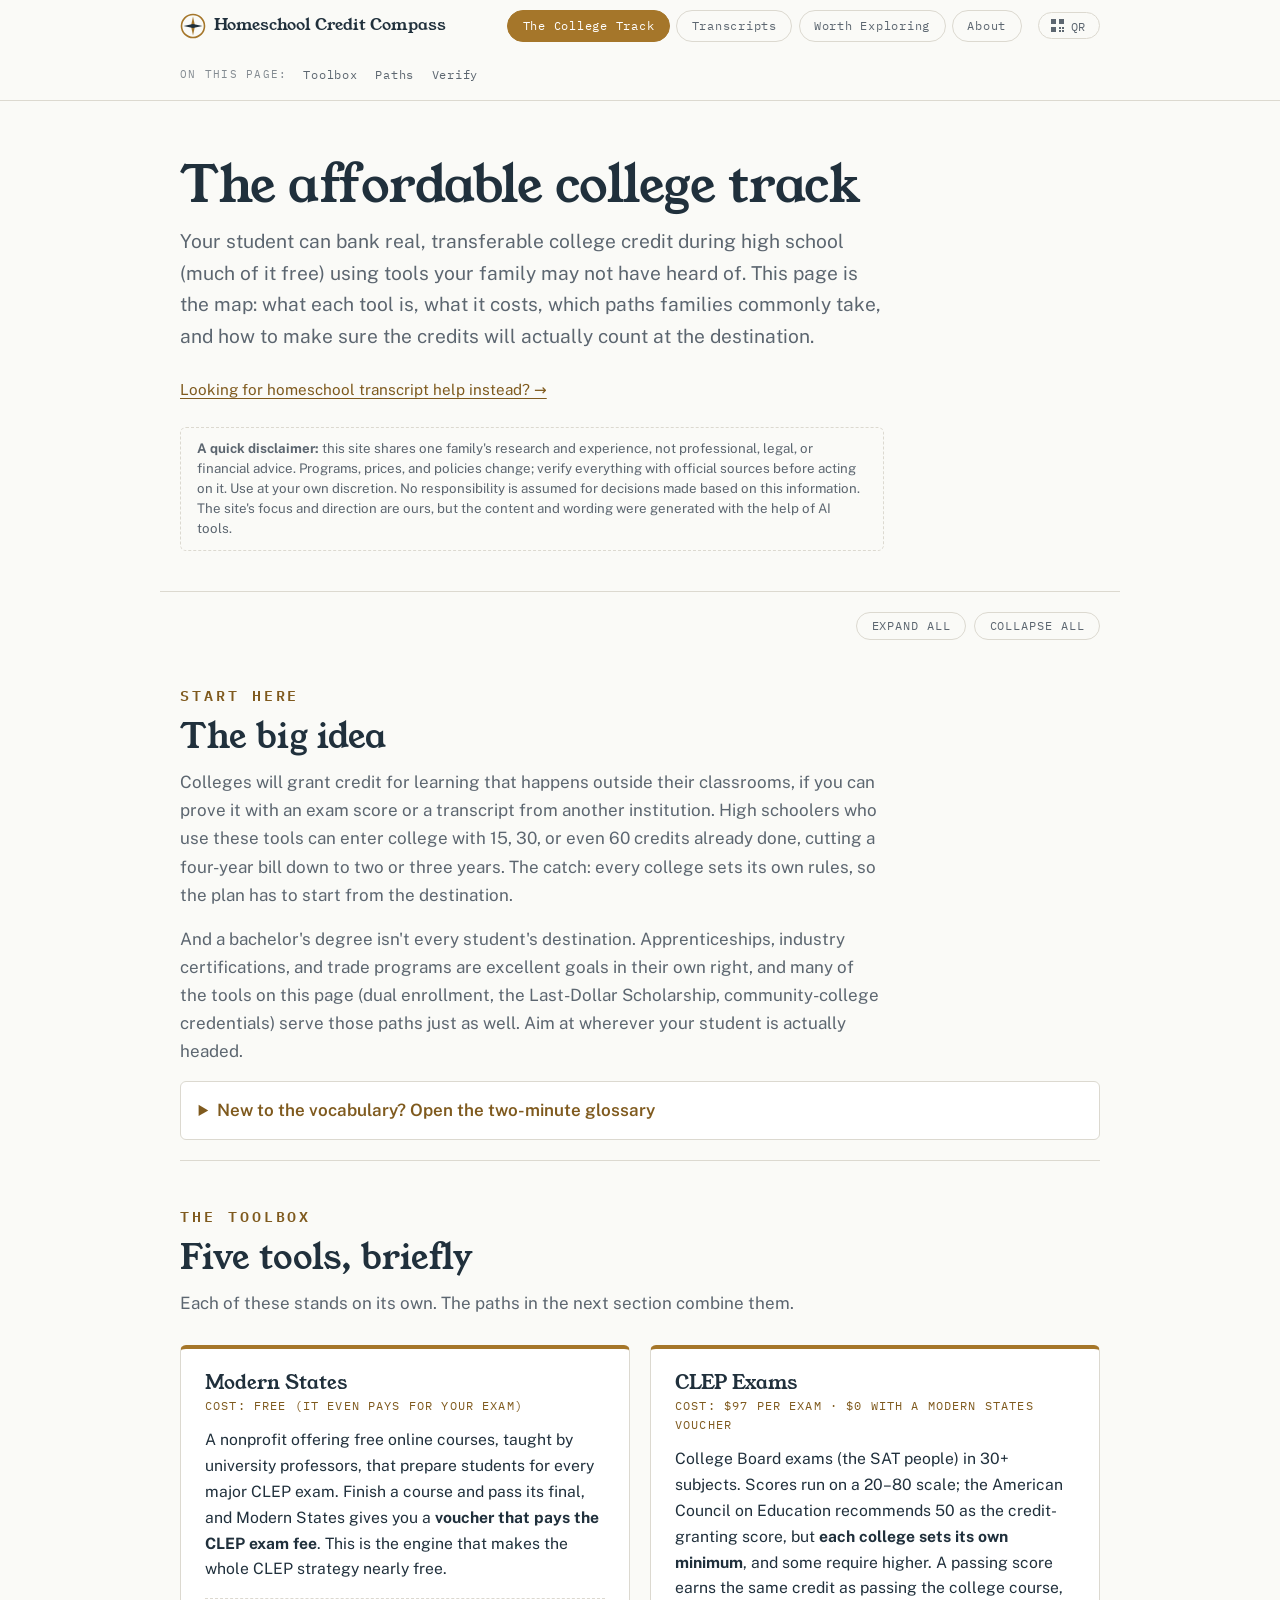
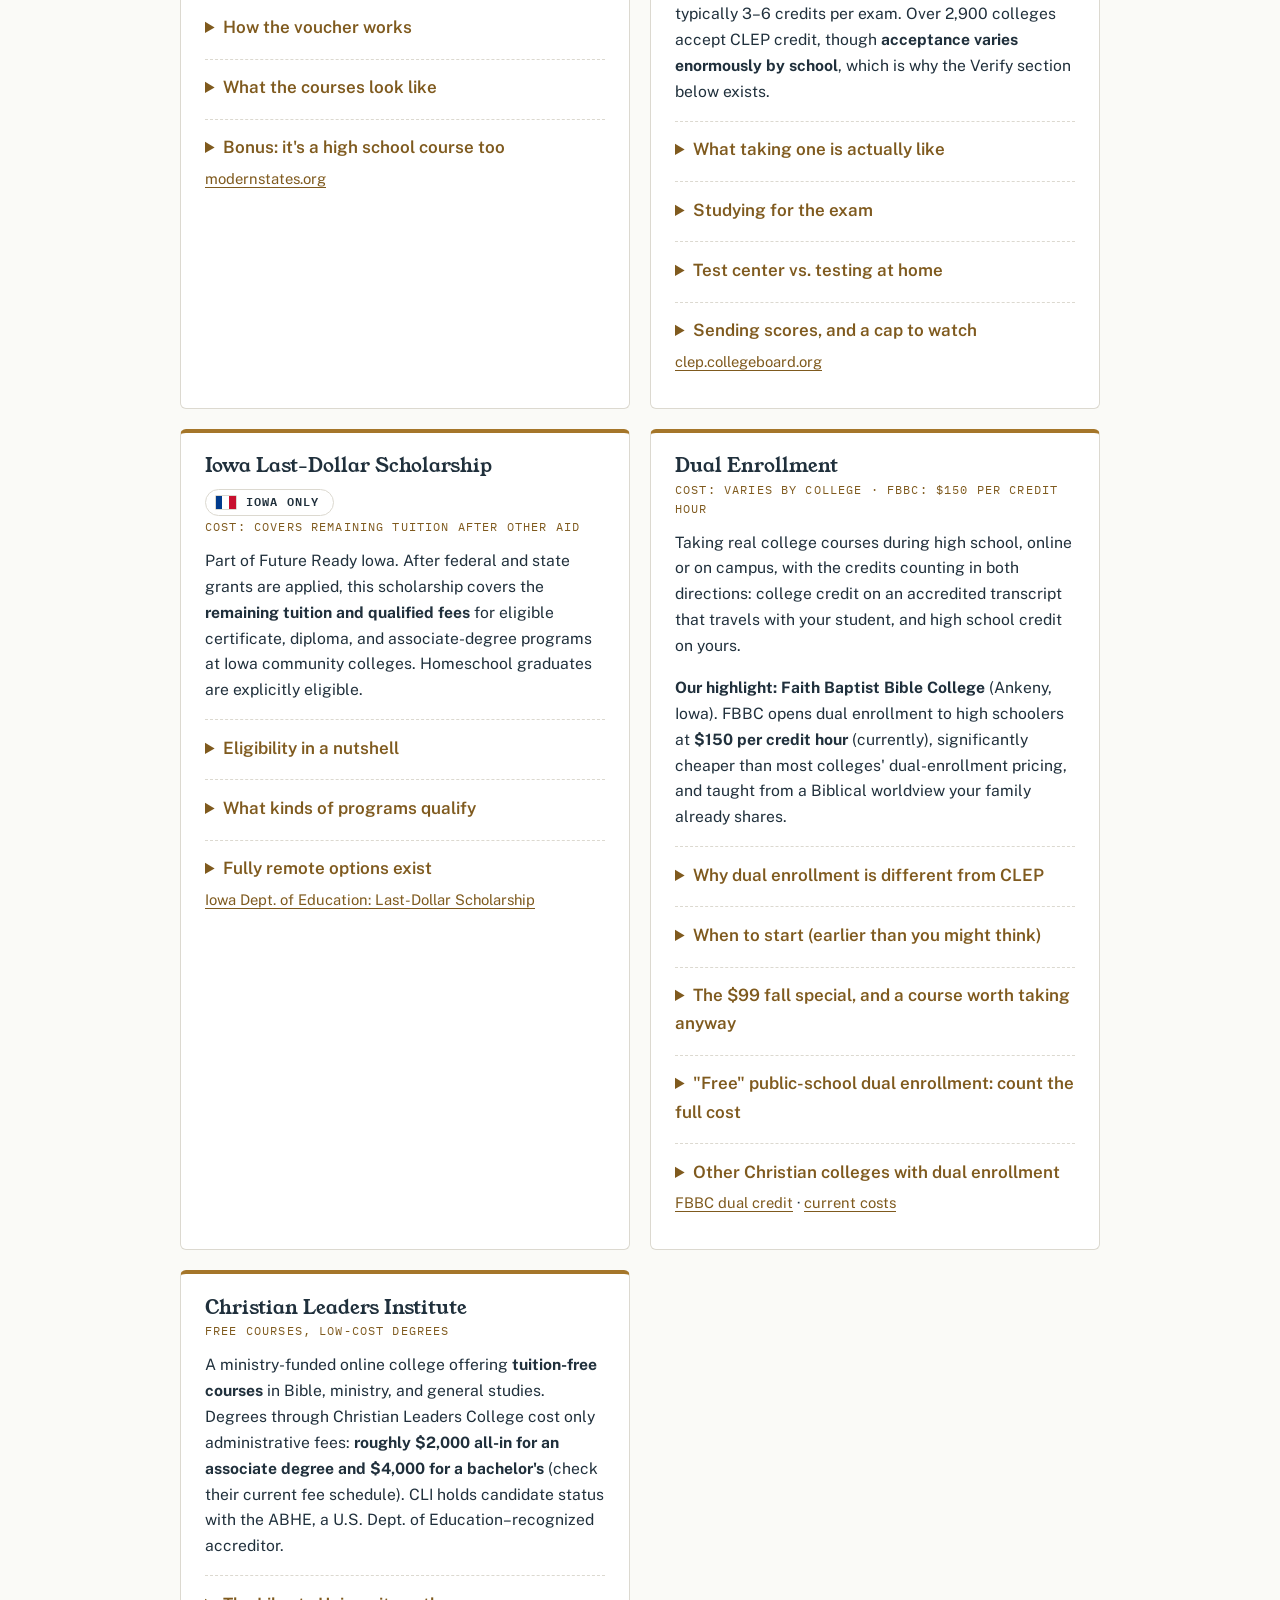
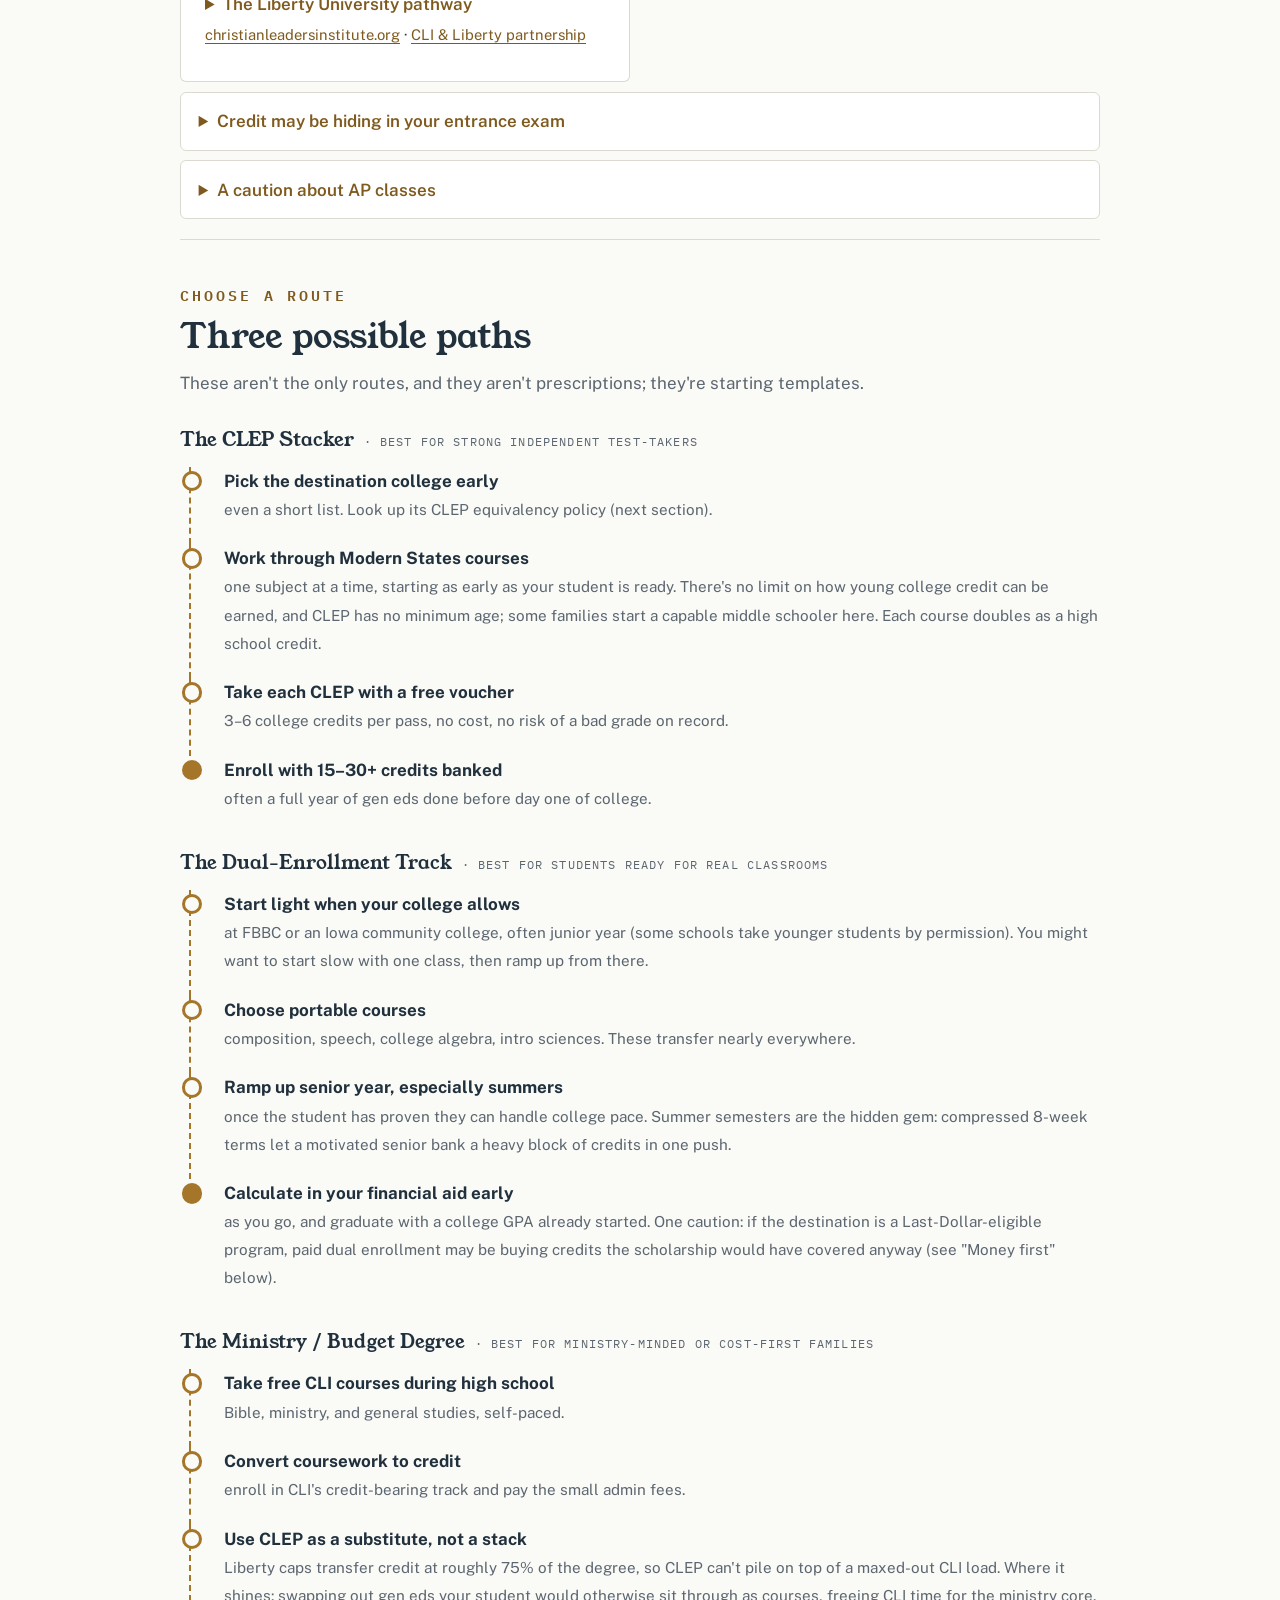
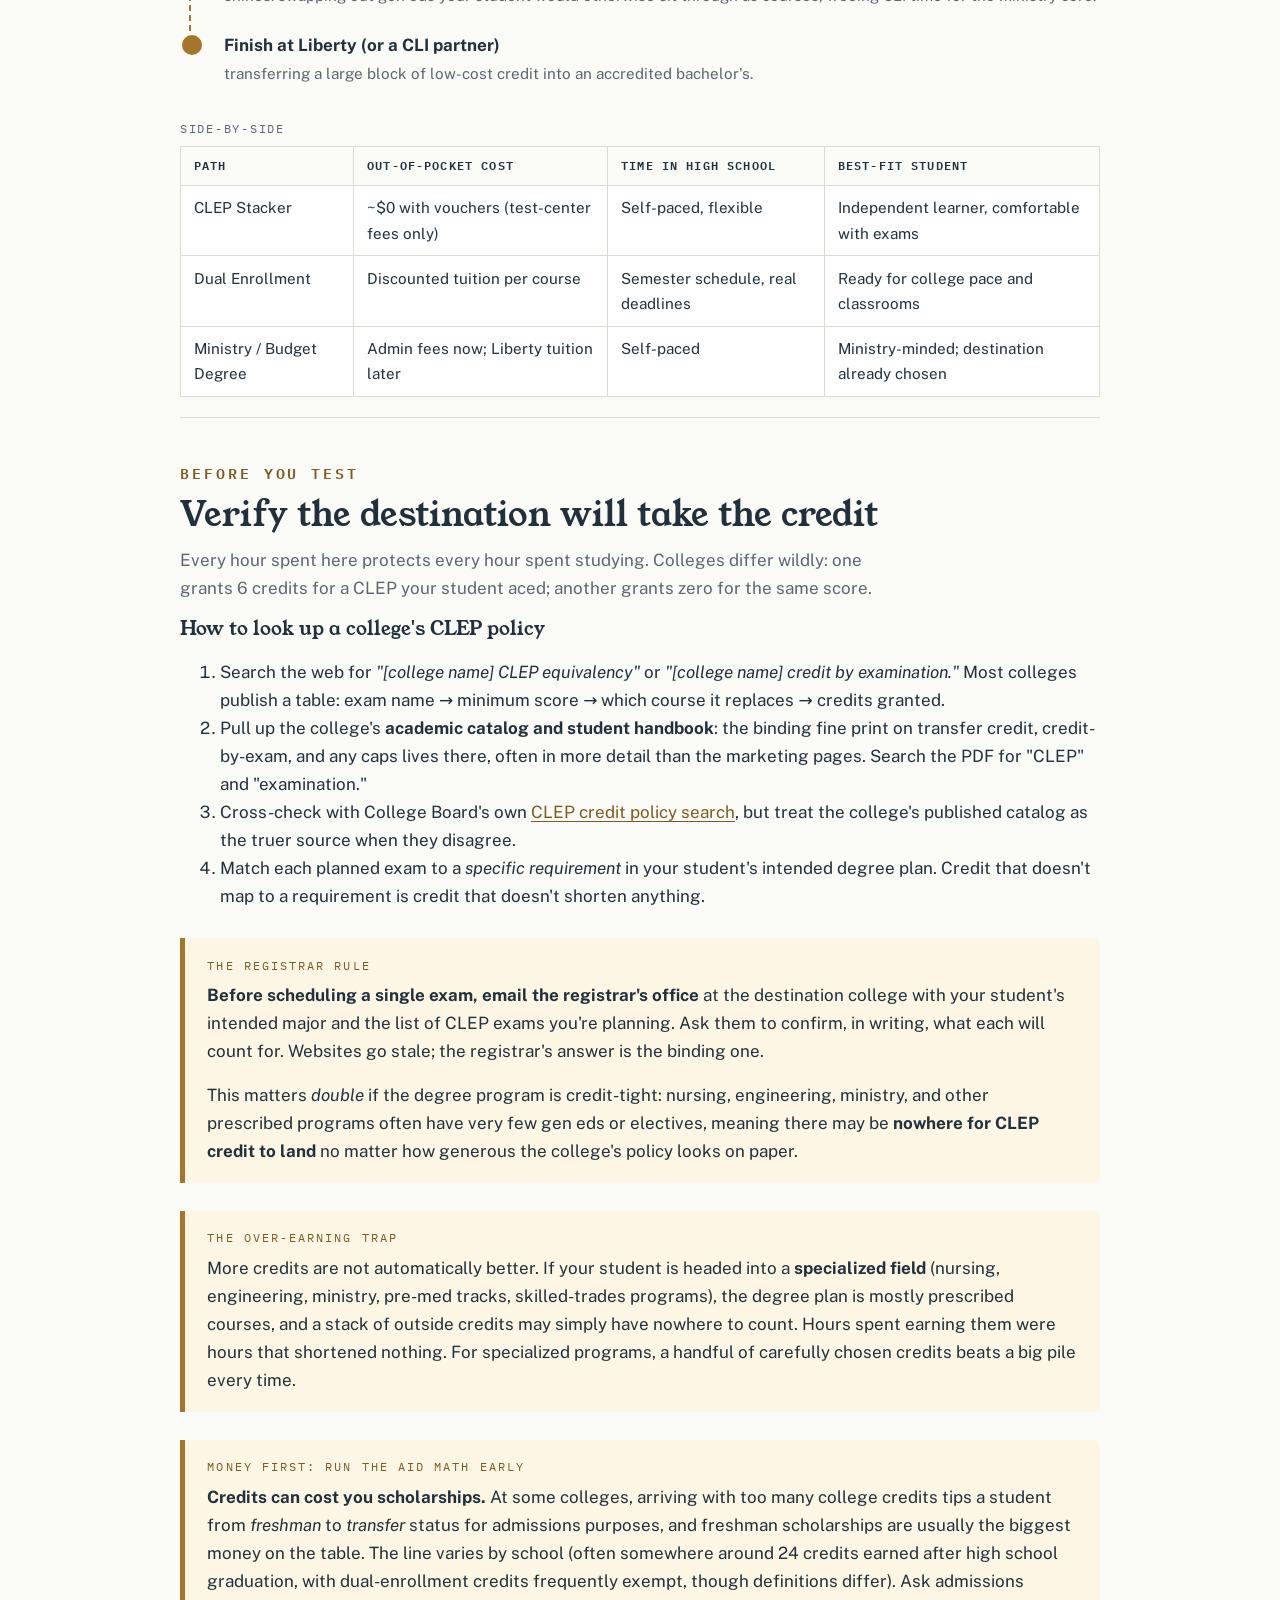
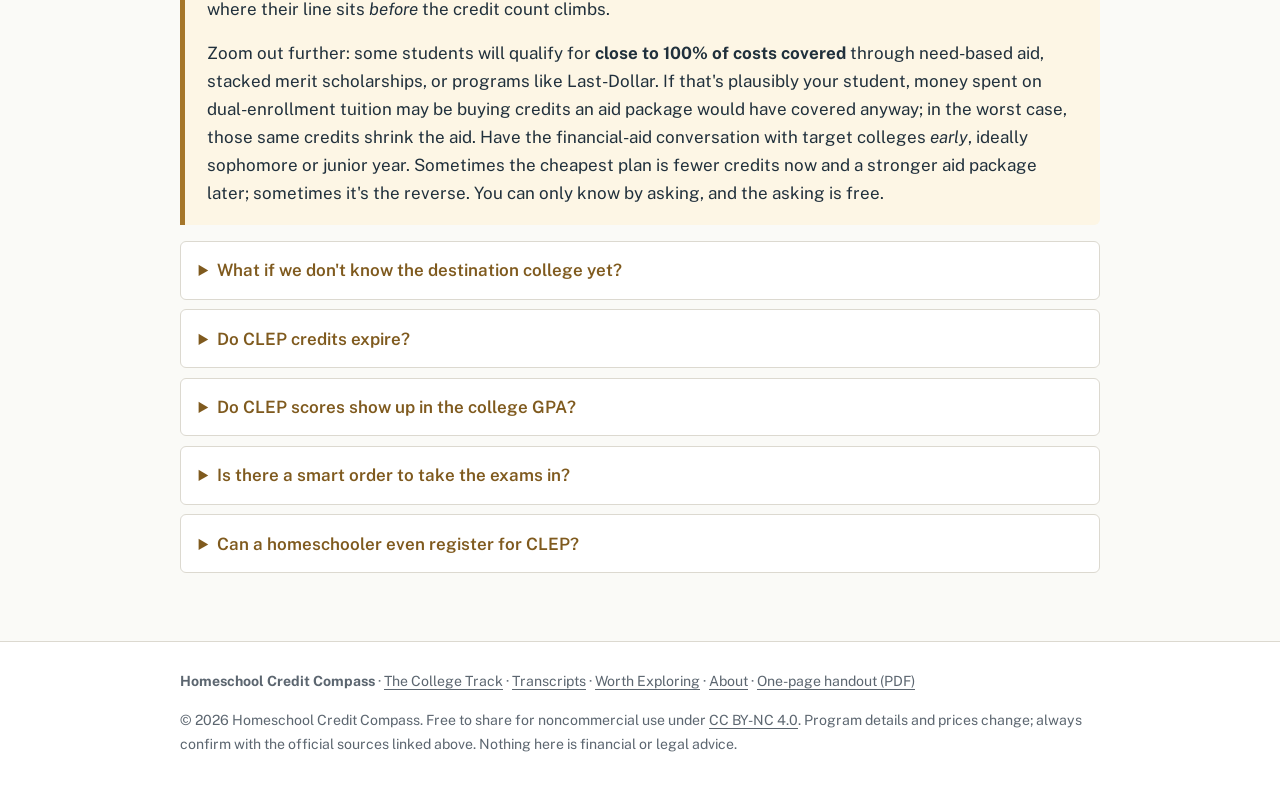
==== index.html @ 1ff3ecf5 "Add files via upload" ====
<!DOCTYPE html>
<html lang="en">
<head>
<meta charset="utf-8">
<meta name="viewport" content="width=device-width, initial-scale=1">
<title>Homeschool Credit Compass | Earn College Credit Before College</title>
<meta name="description" content="A plain-language map for homeschool families: free CLEP prep with Modern States, Iowa's Last-Dollar Scholarship, dual enrollment, and low-cost degree paths through Christian Leaders Institute.">
<link rel="canonical" href="https://homeschoolcreditcompass.com/">
<link rel="icon" href="favicon.svg" type="image/svg+xml">
<link rel="icon" href="favicon.ico" sizes="48x48">
<link rel="apple-touch-icon" href="apple-touch-icon.png">
<link rel="preconnect" href="https://fonts.googleapis.com">
<link rel="preconnect" href="https://fonts.gstatic.com" crossorigin>
<link href="https://fonts.googleapis.com/css2?family=IBM+Plex+Mono:wght@400;600&family=Public+Sans:ital,wght@0,400;0,600;0,700;1,400&family=Young+Serif&display=swap" rel="stylesheet">
<link rel="stylesheet" href="style.css">
</head>
<body>

<nav class="site-nav" aria-label="Site">
  <div class="inner">
    <a class="brand" href="index.html">
      <svg width="26" height="26" viewBox="0 0 26 26" aria-hidden="true">
        <circle cx="13" cy="13" r="11.5" fill="none" stroke="#a5762a" stroke-width="1.6"/>
        <polygon points="13,3.5 15,13 13,22.5 11,13" fill="#a5762a"/>
        <polygon points="3.5,13 13,11 22.5,13 13,15" fill="#20303c"/>
      </svg>
      Homeschool Credit Compass
    </a>
    <div class="nav-pages">
      <a class="navlink" href="index.html" aria-current="page">The College Track</a>
      <a class="navlink" href="transcripts.html">Transcripts</a>
      <a class="navlink" href="explore.html">Worth Exploring</a>
      <a class="navlink" href="about.html">About</a>
    </div>
    <button type="button" class="qr-btn no-print" id="qr-open" aria-haspopup="dialog" aria-label="Show QR code for this site">
      <svg width="13" height="13" viewBox="0 0 13 13" aria-hidden="true"><g fill="currentColor"><rect x="0" y="0" width="5" height="5"/><rect x="8" y="0" width="5" height="5"/><rect x="0" y="8" width="5" height="5"/><rect x="8" y="8" width="2" height="2"/><rect x="11" y="11" width="2" height="2"/><rect x="8" y="11" width="2" height="2"/><rect x="11" y="8" width="2" height="2"/></g></svg>
      QR
    </button>
    <div class="nav-anchors">
      <span class="nav-label">On this page:</span>
      <a class="navlink" href="#toolbox">Toolbox</a>
      <a class="navlink" href="#paths">Paths</a>
      <a class="navlink" href="#verify">Verify</a>
    </div>
  </div>
</nav>

<header class="hero">
  <h1>The affordable college track</h1>
  <p class="lede">Your student can bank real, transferable college credit during high school (much of it free) using tools your family may not have heard of. This page is the map: what each tool is, what it costs, which paths families commonly take, and how to make sure the credits will actually count at the destination.</p>
  <a class="page-switch" href="transcripts.html">Looking for homeschool transcript help instead? &rarr;</a>
  <p class="disclaimer"><strong>A quick disclaimer:</strong> this site shares one family's research and experience, not professional, legal, or financial advice. Programs, prices, and policies change; verify everything with official sources before acting on it. Use at your own discretion. No responsibility is assumed for decisions made based on this information. The site's focus and direction are ours, but the content and wording were generated with the help of AI tools.</p>
</header>

<main>

<div class="controls no-print">
  <button type="button" id="expand-all">Expand all</button>
  <button type="button" id="collapse-all">Collapse all</button>
</div>

<section id="start" aria-labelledby="start-h">
  <span class="eyebrow">Start here</span>
  <h2 id="start-h">The big idea</h2>
  <p class="section-intro">Colleges will grant credit for learning that happens outside their classrooms, if you can prove it with an exam score or a transcript from another institution. High schoolers who use these tools can enter college with 15, 30, or even 60 credits already done, cutting a four-year bill down to two or three years. The catch: every college sets its own rules, so the plan has to start from the destination.</p>
  <p class="section-intro" style="margin-top:0.75rem;">And a bachelor's degree isn't every student's destination. Apprenticeships, industry certifications, and trade programs are excellent goals in their own right, and many of the tools on this page (dual enrollment, the Last-Dollar Scholarship, community-college credentials) serve those paths just as well. Aim at wherever your student is actually headed.</p>

  <div class="qa">
    <details>
      <summary>New to the vocabulary? Open the two-minute glossary</summary>
      <p><strong>CLEP</strong>: College Level Examination Program, the flagship <em>credit-by-exam</em> program. Pass one standardized exam, earn the credit for a whole college course.</p>
      <p><strong>Dual enrollment (DE)</strong>: taking an actual college course while still in high school. It counts for both high school and college credit.</p>
      <p><strong>Gen eds</strong>: the general-education requirements (composition, math, history, science…) nearly every bachelor's degree includes. This is where most CLEP and transfer credit lands.</p>
      <p><strong>Electives</strong>: degree credit hours with no required subject. The other place outside credit can land.</p>
      <p><strong>Articulation / equivalency</strong>: a college's published rules for what outside credit it accepts and which of its courses that credit replaces.</p>
      <p><strong>Registrar</strong>: the college office that makes the final, binding call on your student's credits. More on them below.</p>
    </details>
  </div>
</section>

<section id="toolbox" aria-labelledby="toolbox-h">
  <span class="eyebrow">The toolbox</span>
  <h2 id="toolbox-h">Five tools, briefly</h2>
  <p class="section-intro">Each of these stands on its own. The paths in the next section combine them.</p>

  <div class="cards">

    <article class="card">
      <h3>Modern States</h3>
      <span class="cost">Cost: free (it even pays for your exam)</span>
      <p>A nonprofit offering free online courses, taught by university professors, that prepare students for every major CLEP exam. Finish a course and pass its final, and Modern States gives you a <strong>voucher that pays the CLEP exam fee</strong>. This is the engine that makes the whole CLEP strategy nearly free.</p>
      <details>
        <summary>How the voucher works</summary>
        <p>Create a free account (age 13+), complete all course modules, and score 75% or better on the quizzes and final exam. A voucher-request button then appears in the course. Use the code when registering for the matching CLEP exam at College Board. Test centers may charge a separate administration fee (often $15–30); Modern States has a reimbursement program for that too; check their current policy.</p>
      </details>
      <details>
        <summary>What the courses look like</summary>
        <p>Video lectures by university professors, broken into short sections with a quiz after each, plus suggested supplemental readings if a topic needs reinforcing. Everything is self-paced with no deadlines: a motivated student can finish a course in a few weeks, or stretch it across a semester alongside other work. Because quizzes gate your progress, you get a running signal of whether the student is actually CLEP-ready before any exam is scheduled.</p>
      </details>
      <details>
        <summary>Bonus: it's a high school course too</summary>
        <p>A completed Modern States course is a defensible entry on the homeschool transcript in its own right: a structured, college-level curriculum with graded assessments. Pair it with the CLEP pass and you've documented one effort twice: high school credit on the transcript, college credit at the destination. (See the Transcripts page for how to record it.)</p>
      </details>
      <p class="more"><a href="https://modernstates.org/" rel="noopener">modernstates.org</a></p>
    </article>

    <article class="card">
      <h3>CLEP Exams</h3>
      <span class="cost">Cost: $97 per exam · $0 with a Modern States voucher</span>
      <p>College Board exams (the SAT people) in 30+ subjects. Scores run on a 20–80 scale; the American Council on Education recommends 50 as the credit-granting score, but <strong>each college sets its own minimum</strong>, and some require higher. A passing score earns the same credit as passing the college course, typically 3–6 credits per exam. Over 2,900 colleges accept CLEP credit, though <strong>acceptance varies enormously by school</strong>, which is why the Verify section below exists.</p>
      <details>
        <summary>What taking one is actually like</summary>
        <p>About 90 minutes, computerized, mostly multiple choice. Scores for most exams appear immediately. If your student doesn't pass, they can retake after a three-month waiting period. College Board no longer includes failing scores on CLEP transcripts, so an unpassed exam is never reported to colleges and the downside risk is nearly zero.</p>
      </details>
      <details>
        <summary>Studying for the exam</summary>
        <p>Start with Modern States (above): it exists precisely to prepare students for CLEP, and finishing its course earns the voucher that makes the exam free. Beyond that, plenty of tools can round out prep: College Board's own official study guides and practice questions, REA's CLEP prep books, Peterson's practice tests, and Khan Academy for shoring up the underlying subject. A timed practice exam is the best readiness signal; when your student is comfortably clearing the passing threshold at home, schedule the real thing.</p>
      </details>
      <details>
        <summary>Test center vs. testing at home</summary>
        <p><strong>At a test center</strong> (many community colleges host one) is the simple path: show up with ID, they handle the technology. <strong>Remote proctoring at home</strong> is legitimate but noticeably fussier. At the time of writing it requires a Windows laptop meeting College Board's specs, a quiet and tidy room you can 360°-scan on camera, a government ID check, and your phone positioned as a second monitoring camera for the whole session. None of it is hard, but it's not "click and go," so read the current requirements well before exam day. If a test center is within reasonable driving distance, it's usually the lower-stress choice.</p>
      </details>
      <details>
        <summary>Sending scores, and a cap to watch</summary>
        <p>When your student registers, they can <strong>send scores to two colleges for free</strong>; additional transcripts ordered later cost <strong>about $20 each</strong> (per institution). If the destination is undecided, it's fine to send nowhere at test time and order a transcript later; College Board keeps scores on file for <strong>10 years</strong> from the test date.</p>
        <p>Also know that <strong>some colleges cap total credit-by-exam credits</strong>, e.g., "no more than 30 hours by examination toward a degree." The cap lives in the academic catalog, and it's one more thing to confirm with the registrar before planning a big exam stack.</p>
      </details>
      <p class="more"><a href="https://clep.collegeboard.org/" rel="noopener">clep.collegeboard.org</a></p>
    </article>

    <article class="card">
      <h3>Iowa Last-Dollar Scholarship</h3>
      <span class="iowa-badge"><span class="flag" aria-hidden="true"><i class="b"></i><i class="w"></i><i class="r"></i></span>Iowa only</span>
      <span class="cost">Cost: covers remaining tuition after other aid</span>
      <p>Part of Future Ready Iowa. After federal and state grants are applied, this scholarship covers the <strong>remaining tuition and qualified fees</strong> for eligible certificate, diploma, and associate-degree programs at Iowa community colleges. Homeschool graduates are explicitly eligible.</p>
      <details>
        <summary>Eligibility in a nutshell</summary>
        <p>File the FAFSA; have a Student Aid Index (SAI) of $20,000 or below; enroll at least half-time in a program on the state's <em>high-demand jobs</em> list right after completing your homeschool program (or at age 20+). The program list is the big constraint: it's built around workforce needs (healthcare, IT, trades), not general transfer degrees, and it changes year to year. Books and program supplies aren't covered.</p>
      </details>
      <details>
        <summary>What kinds of programs qualify</summary>
        <p>The current list leans heavily toward: <strong>healthcare</strong> (nursing, EMS/paramedic, dental assisting, radiologic technology), <strong>information technology</strong> (networking, cybersecurity, software development), <strong>skilled trades</strong> (welding, HVAC, electrical, automotive and diesel technology, construction), <strong>agriculture</strong>, <strong>early childhood education</strong>, and select <strong>business/accounting</strong> programs. Each community college maps the state list to its own programs, and <em>the list changes year to year</em>, so check the current one at your college before planning around it.</p>
      </details>
      <details>
        <summary>Fully remote options exist</summary>
        <p>You don't necessarily have to live near the campus: some Iowa community colleges offer eligible programs <strong>fully online</strong>; Northwest Iowa Community College (NCC), for example, is known for its remote programs. For a rural family, that can mean a nearly tuition-free, in-demand credential earned from the kitchen table. Ask each college which of its Last-Dollar-eligible programs can be completed remotely.</p>
      </details>
      <p class="more"><a href="https://educate.iowa.gov/higher-ed/financial-aid/scholarships-grants/last-dollar" rel="noopener">Iowa Dept. of Education: Last-Dollar Scholarship</a></p>
    </article>

    <article class="card">
      <h3>Dual Enrollment</h3>
      <span class="cost">Cost: varies by college · FBBC: $150 per credit hour</span>
      <p>Taking real college courses during high school, online or on campus, with the credits counting in both directions: college credit on an accredited transcript that travels with your student, and high school credit on yours.</p>
      <p><strong>Our highlight: Faith Baptist Bible College</strong> (Ankeny, Iowa). FBBC opens dual enrollment to high schoolers at <strong>$150 per credit hour</strong> (currently), significantly cheaper than most colleges' dual-enrollment pricing, and taught from a Biblical worldview your family already shares.</p>
      <details>
        <summary>Why dual enrollment is different from CLEP</summary>
        <p>CLEP proves knowledge with one exam; dual enrollment produces actual college <em>grades</em> on an actual college <em>transcript</em>. Some colleges that are stingy with exam credit take transfer coursework readily, and a strong DE grade also doubles as evidence for your homeschool transcript. The tradeoff is cost and a semester of committed time. Budget for course fees and textbooks on top of the per-credit rate, and buy used where you can: ThriftBooks, AbeBooks, and campus buy/sell boards can cut textbook costs substantially.</p>
      </details>
      <details>
        <summary>When to start (earlier than you might think)</summary>
        <p>Colleges typically open dual enrollment to juniors and seniors, and some allow younger students by permission; each school sets its own floor, so ask. But there's no rule anywhere capping how <em>early</em> college credit can be earned, and CLEP has no minimum age at all. Some families start a capable middle schooler on a Modern States course and let them take the CLEP whenever they're ready. If your student can do the work, starting early spreads the load across more years and takes all the pressure off senior year.</p>
      </details>
      <details>
        <summary>The $99 fall special, and a course worth taking anyway</summary>
        <p>FBBC has offered a <strong>$99 dual-enrollment class special in the fall</strong>: a complete college course for less than most textbooks, making it one of the cheapest real college credits available anywhere. Beyond the credit, it buys a genuine college experience, even in the online format: a professor, deadlines, classmates, and a transcript. It isn't guaranteed every year, so check with admissions in late summer, and take advantage if it's running.</p>
        <p><strong>Course recommendation: <em>The Family</em>.</strong> Worth taking even if your student will never attend Faith: a Biblically grounded course on marriage, family, and the household that serves a young person for life, whatever their degree ends up being.</p>
      </details>
      <details>
        <summary>"Free" public-school dual enrollment: count the full cost</summary>
        <p>Iowa families can access tuition-free dual/concurrent enrollment through their local public school district (Senior Year Plus), and some homeschool families use it. Before you do, weigh the whole ledger, not just the tuition line.</p>
        <p>If your family homeschools so your children are formed by a Biblical worldview rather than the prevailing one, remember that the formation happening in a secular classroom doesn't pause because a student is only there for dual credit. High schoolers are still very much <em>in</em> formation. Free credits are a poor trade for a shipwrecked faith. As Voddie Baucham has put it, we cannot keep sending our children to Caesar for their education and be surprised when they come home as Romans.</p>
        <p>That doesn't automatically rule out every public option: a single online course with parents engaged and reading alongside is a different exposure than full-time immersion, and families land in different places here. The point is that the worldview question belongs in the decision at full weight, right next to the price tag. Options like FBBC exist so the choice isn't "free but formative in the wrong direction" versus "nothing."</p>
      </details>
      <details>
        <summary>Other Christian colleges with dual enrollment</summary>
        <p>FBBC isn't the only option. Cedarville University, Bob Jones University, Colorado Christian University, and Grand Canyon University all run online dual-enrollment programs with solid reputations among homeschoolers, and many denominational colleges offer one too, so it's worth asking any Christian college on your student's radar. Compare per-credit rates, course selection, and (as always) how the credits will transfer to the likely destination.</p>
      </details>
      <p class="more"><a href="https://faith.edu/academics/#dual-credit" rel="noopener">FBBC dual credit</a> · <a href="https://faith.edu/finances/#cost" rel="noopener">current costs</a></p>
    </article>

    <article class="card">
      <h3>Christian Leaders Institute</h3>
      <span class="cost">Free courses, low-cost degrees</span>
      <p>A ministry-funded online college offering <strong>tuition-free courses</strong> in Bible, ministry, and general studies. Degrees through Christian Leaders College cost only administrative fees: <strong>roughly $2,000 all-in for an associate degree and $4,000 for a bachelor's</strong> (check their current fee schedule). CLI holds candidate status with the ABHE, a U.S. Dept. of Education–recognized accreditor.</p>
      <details>
        <summary>The Liberty University pathway</summary>
        <p>CLI has a formal partnership with Liberty University: CLI credits can transfer into Liberty's online bachelor's programs (their B.S. in Interdisciplinary Studies is a flexible landing spot), and CLI degree-holders can use them for Liberty graduate admissions. Liberty permits a large share of a bachelor's degree to arrive as transfer credit, so families stack cheap CLI credits and finish an accredited degree at a fraction of sticker price. Credits must still meet Liberty's normal transfer rules: grade, content, fit with the degree.</p>
        <p><strong>Honest caveat:</strong> outside CLI's partner schools, transferability is limited. Treat CLI as a targeted play: great if Liberty or another partner is the destination, not a universal credit bank.</p>
      </details>
      <p class="more"><a href="https://www.christianleadersinstitute.org/" rel="noopener">christianleadersinstitute.org</a> · <a href="https://www.christianleadersinstitute.org/liberty-university-partners-with-christian-leaders-institute/" rel="noopener">CLI &amp; Liberty partnership</a></p>
    </article>

  </div>

  <div class="qa">
    <details>
      <summary>Credit may be hiding in your entrance exam</summary>
      <p>Some colleges award actual course credit for strong assessment scores. <strong>Faith Baptist, for example, grants credit for Math and English Composition I for high CLT scores</strong>. Other schools have similar policies (sometimes keyed to ACT/SAT sections instead), and they rarely appear anywhere obvious. It costs nothing to ask each college on your list: "Do any entrance-exam scores earn course credit here?" One good test sitting might cover two courses.</p>
    </details>
    <details>
      <summary>A caution about AP classes</summary>
      <p>Taking an AP <em>class</em> earns zero college credit by itself; only the <strong>AP exam score</strong> can, and each college sets its own thresholds. Many want a 4 or 5 (not the passing 3), some grant placement without credit, and some selective schools grant nothing at all. AP also runs on a rigid May exam calendar, unlike CLEP's test-anytime model. If credit is the goal, check the destination's AP credit table with the same rigor as its CLEP table, and know that for a homeschooler, CLEP often accomplishes the same thing with less ceremony.</p>
    </details>
  </div>
</section>

<section id="paths" aria-labelledby="paths-h">
  <span class="eyebrow">Choose a route</span>
  <h2 id="paths-h">Three possible paths</h2>
  <p class="section-intro">These aren't the only routes, and they aren't prescriptions; they're starting templates.</p>

  <article class="path">
    <h3>The CLEP Stacker <span class="who">· best for strong independent test-takers</span></h3>
    <ol class="waypoints">
      <li><strong>Pick the destination college early</strong> <span>even a short list. Look up its CLEP equivalency policy (next section).</span></li>
      <li><strong>Work through Modern States courses</strong> <span>one subject at a time, starting as early as your student is ready. There's no limit on how young college credit can be earned, and CLEP has no minimum age; some families start a capable middle schooler here. Each course doubles as a high school credit.</span></li>
      <li><strong>Take each CLEP with a free voucher</strong> <span>3–6 college credits per pass, no cost, no risk of a bad grade on record.</span></li>
      <li><strong>Enroll with 15–30+ credits banked</strong> <span>often a full year of gen eds done before day one of college.</span></li>
    </ol>
  </article>

  <article class="path">
    <h3>The Dual-Enrollment Track <span class="who">· best for students ready for real classrooms</span></h3>
    <ol class="waypoints">
      <li><strong>Start light when your college allows</strong> <span>at FBBC or an Iowa community college, often junior year (some schools take younger students by permission). You might want to start slow with one class, then ramp up from there.</span></li>
      <li><strong>Choose portable courses</strong> <span>composition, speech, college algebra, intro sciences. These transfer nearly everywhere.</span></li>
      <li><strong>Ramp up senior year, especially summers</strong> <span>once the student has proven they can handle college pace. Summer semesters are the hidden gem: compressed 8-week terms let a motivated senior bank a heavy block of credits in one push.</span></li>
      <li><strong>Calculate in your financial aid early</strong> <span>as you go, and graduate with a college GPA already started. One caution: if the destination is a Last-Dollar-eligible program, paid dual enrollment may be buying credits the scholarship would have covered anyway (see "Money first" below).</span></li>
    </ol>
  </article>

  <article class="path">
    <h3>The Ministry / Budget Degree <span class="who">· best for ministry-minded or cost-first families</span></h3>
    <ol class="waypoints">
      <li><strong>Take free CLI courses during high school</strong> <span>Bible, ministry, and general studies, self-paced.</span></li>
      <li><strong>Convert coursework to credit</strong> <span>enroll in CLI's credit-bearing track and pay the small admin fees.</span></li>
      <li><strong>Use CLEP as a substitute, not a stack</strong> <span>Liberty caps transfer credit at roughly 75% of the degree, so CLEP can't pile on top of a maxed-out CLI load. Where it shines: swapping out gen eds your student would otherwise sit through as courses, freeing CLI time for the ministry core.</span></li>
      <li><strong>Finish at Liberty (or a CLI partner)</strong> <span>transferring a large block of low-cost credit into an accredited bachelor's.</span></li>
    </ol>
  </article>


  <div class="table-wrap">
    <table>
      <caption>Side-by-side</caption>
      <thead>
        <tr><th scope="col">Path</th><th scope="col">Out-of-pocket cost</th><th scope="col">Time in high school</th><th scope="col">Best-fit student</th></tr>
      </thead>
      <tbody>
        <tr><td>CLEP Stacker</td><td>~$0 with vouchers (test-center fees only)</td><td>Self-paced, flexible</td><td>Independent learner, comfortable with exams</td></tr>
        <tr><td>Dual Enrollment</td><td>Discounted tuition per course</td><td>Semester schedule, real deadlines</td><td>Ready for college pace and classrooms</td></tr>
        <tr><td>Ministry / Budget Degree</td><td>Admin fees now; Liberty tuition later</td><td>Self-paced</td><td>Ministry-minded; destination already chosen</td></tr>
      </tbody>
    </table>
  </div>
</section>

<section id="verify" aria-labelledby="verify-h">
  <span class="eyebrow">Before you test</span>
  <h2 id="verify-h">Verify the destination will take the credit</h2>
  <p class="section-intro">Every hour spent here protects every hour spent studying. Colleges differ wildly: one grants 6 credits for a CLEP your student aced; another grants zero for the same score.</p>

  <h3>How to look up a college's CLEP policy</h3>
  <ol>
    <li>Search the web for <em>"[college name] CLEP equivalency"</em> or <em>"[college name] credit by examination."</em> Most colleges publish a table: exam name → minimum score → which course it replaces → credits granted.</li>
    <li>Pull up the college's <strong>academic catalog and student handbook</strong>: the binding fine print on transfer credit, credit-by-exam, and any caps lives there, often in more detail than the marketing pages. Search the PDF for "CLEP" and "examination."</li>
    <li>Cross-check with College Board's own <a href="https://clep.collegeboard.org/clep-college-credit-policy-search" rel="noopener">CLEP credit policy search</a>, but treat the college's published catalog as the truer source when they disagree.</li>
    <li>Match each planned exam to a <em>specific requirement</em> in your student's intended degree plan. Credit that doesn't map to a requirement is credit that doesn't shorten anything.</li>
  </ol>

  <div class="callout">
    <span class="label">The registrar rule</span>
    <p><strong>Before scheduling a single exam, email the registrar's office</strong> at the destination college with your student's intended major and the list of CLEP exams you're planning. Ask them to confirm, in writing, what each will count for. Websites go stale; the registrar's answer is the binding one.</p>
    <p>This matters <em>double</em> if the degree program is credit-tight: nursing, engineering, ministry, and other prescribed programs often have very few gen eds or electives, meaning there may be <strong>nowhere for CLEP credit to land</strong> no matter how generous the college's policy looks on paper.</p>
  </div>

  <div class="callout">
    <span class="label">The over-earning trap</span>
    <p>More credits are not automatically better. If your student is headed into a <strong>specialized field</strong> (nursing, engineering, ministry, pre-med tracks, skilled-trades programs), the degree plan is mostly prescribed courses, and a stack of outside credits may simply have nowhere to count. Hours spent earning them were hours that shortened nothing. For specialized programs, a handful of carefully chosen credits beats a big pile every time.</p>
  </div>

  <div class="callout">
    <span class="label">Money first: run the aid math early</span>
    <p><strong>Credits can cost you scholarships.</strong> At some colleges, arriving with too many college credits tips a student from <em>freshman</em> to <em>transfer</em> status for admissions purposes, and freshman scholarships are usually the biggest money on the table. The line varies by school (often somewhere around 24 credits earned after high school graduation, with dual-enrollment credits frequently exempt, though definitions differ). Ask admissions where their line sits <em>before</em> the credit count climbs.</p>
    <p>Zoom out further: some students will qualify for <strong>close to 100% of costs covered</strong> through need-based aid, stacked merit scholarships, or programs like Last-Dollar. If that's plausibly your student, money spent on dual-enrollment tuition may be buying credits an aid package would have covered anyway; in the worst case, those same credits shrink the aid. Have the financial-aid conversation with target colleges <em>early</em>, ideally sophomore or junior year. Sometimes the cheapest plan is fewer credits now and a stronger aid package later; sometimes it's the reverse. You can only know by asking, and the asking is free.</p>
  </div>

  <div class="qa">
    <details>
      <summary>What if we don't know the destination college yet?</summary>
      <p>Favor the most widely accepted exams (College Composition, American Government, U.S. History, Biology, College Algebra, Psychology) and keep a copy of every score report. When the short list of colleges forms, run the verification step before taking anything more specialized.</p>
    </details>
    <details>
      <summary>Do CLEP credits expire?</summary>
      <p>College Board keeps scores on file for 10 years from the test date. Individual colleges may have their own recency rules; one more thing to ask the registrar.</p>
    </details>
    <details>
      <summary>Do CLEP scores show up in the college GPA?</summary>
      <p>No: CLEP grants credit without a grade, so it can't hurt the GPA. The flip side: it can't help it either. A student who needs GPA-building (say, for competitive program admission later) gets that from graded dual-enrollment courses, not exams.</p>
    </details>
    <details>
      <summary>Is there a smart order to take the exams in?</summary>
      <p>Start with the subject your student is strongest in; a first-exam win builds enormous confidence and proves the process end-to-end. Then work outward, timing each exam to land right after the matching high school coursework while the material is fresh, rather than batching them all senior year.</p>
    </details>
    <details>
      <summary>Can a homeschooler even register for CLEP?</summary>
      <p>Yes: CLEP has no enrollment, age, or school-affiliation requirement. Your student registers directly with College Board like any adult test-taker. (Modern States accounts do require age 13+, but CLEP itself doesn't have an age requirement.)</p>
    </details>
  </div>
</section>

</main>

<dialog id="qr-modal" aria-label="QR code for homeschoolcreditcompass.com">
  <img src="qr-compass.png" alt="QR code linking to homeschoolcreditcompass.com">
  <p class="qr-url">homeschoolcreditcompass.com</p>
  <p class="qr-hint">press Esc or click anywhere to close</p>
</dialog>

<footer>
  <div class="inner">
    <p><strong>Homeschool Credit Compass</strong> · <a href="index.html">The College Track</a> · <a href="transcripts.html">Transcripts</a> · <a href="explore.html">Worth Exploring</a> · <a href="about.html">About</a> · <a href="samples/handout.pdf" target="_blank" rel="noopener">One-page handout (PDF)</a></p>
    <p>© 2026 Homeschool Credit Compass. Free to share for noncommercial use under <a href="https://creativecommons.org/licenses/by-nc/4.0/" rel="license noopener">CC BY-NC 4.0</a>. Program details and prices change; always confirm with the official sources linked above. Nothing here is financial or legal advice.</p>
  </div>
</footer>

<script>
  // Presenter controls: collapse before presenting, expand for reference/printing.
  const qrModal = document.getElementById('qr-modal');
  document.getElementById('qr-open').addEventListener('click', () => qrModal.showModal());
  qrModal.addEventListener('click', () => qrModal.close());
  const all = () => document.querySelectorAll('details');
  document.getElementById('expand-all').addEventListener('click', () => all().forEach(d => d.open = true));
  document.getElementById('collapse-all').addEventListener('click', () => all().forEach(d => d.open = false));
  // Print = full handout: open everything, then restore.
  let wasOpen = [];
  window.addEventListener('beforeprint', () => { wasOpen = [...all()].map(d => d.open); all().forEach(d => d.open = true); });
  window.addEventListener('afterprint', () => { [...all()].forEach((d, i) => d.open = wasOpen[i]); });
</script>

<script data-goatcounter="https://homeschoolcreditcompass.goatcounter.com/count"
        async src="//gc.zgo.at/count.js"></script>
</body>
</html>
---- style.css ----
/* ============================================================
   Homeschool Credit Compass - style.css
   Palette: chart ink / paper / compass brass / trail pine
   Type: Young Serif (display) · Public Sans (body) · IBM Plex Mono (labels)
   ============================================================ */

:root {
  --ink: #20303c;
  --paper: #fafaf7;
  --card: #ffffff;
  --muted: #5c6670;
  --line: #dcd9d0;
  --brass: #a5762a;
  --brass-dark: #7f5a1e;
  --pine: #2f6b5b;
  --pine-dark: #245447;
  --callout-bg: #fdf6e5;
  --accent: var(--brass);
  --accent-dark: var(--brass-dark);
  --max: 60rem;
}

body.transcripts {
  --accent: var(--pine);
  --accent-dark: var(--pine-dark);
  --callout-bg: #eef4f0;
}

* { box-sizing: border-box; }

html { scroll-behavior: smooth; scroll-padding-top: 4.5rem; }
@media (prefers-reduced-motion: reduce) {
  html { scroll-behavior: auto; }
}

body {
  margin: 0;
  background: var(--paper);
  color: var(--ink);
  font-family: "Public Sans", system-ui, -apple-system, "Segoe UI", sans-serif;
  font-size: 1.0625rem;
  line-height: 1.65;
}

h1, h2, h3 {
  font-family: "Young Serif", Georgia, serif;
  font-weight: 400;
  line-height: 1.15;
  margin: 0 0 0.75rem;
}
h1 { font-size: clamp(2rem, 5vw, 3.1rem); letter-spacing: -0.01em; }
h2 { font-size: clamp(1.5rem, 3.5vw, 2.1rem); }
h3 { font-size: 1.2rem; }

p { margin: 0 0 1rem; }
a { color: var(--accent-dark); text-underline-offset: 3px; }
a:hover { color: var(--ink); }

:focus-visible {
  outline: 3px solid var(--accent);
  outline-offset: 2px;
  border-radius: 2px;
}

/* ---- eyebrow labels: mono, like map grid references ---- */
.eyebrow {
  font-family: "IBM Plex Mono", ui-monospace, monospace;
  font-size: 0.92rem;
  font-weight: 600;
  letter-spacing: 0.2em;
  text-transform: uppercase;
  color: var(--accent-dark);
  display: block;
  margin-bottom: 0.6rem;
}

/* ---- sticky nav ---- */
.site-nav {
  position: sticky;
  top: 0;
  z-index: 10;
  background: var(--paper);
  border-bottom: 1px solid var(--line);
}
.site-nav .inner {
  max-width: var(--max);
  margin: 0 auto;
  padding: 0.6rem 1.25rem;
  display: flex;
  align-items: center;
  gap: 1rem;
  flex-wrap: wrap;
}
.brand {
  display: flex;
  align-items: center;
  gap: 0.5rem;
  font-family: "Young Serif", Georgia, serif;
  font-size: 1rem;
  color: var(--ink);
  text-decoration: none;
  margin-right: auto;
}
.brand svg { flex: none; }
.site-nav a.navlink {
  font-family: "IBM Plex Mono", ui-monospace, monospace;
  font-size: 0.78rem;
  letter-spacing: 0.06em;
  text-decoration: none;
  color: var(--muted);
  padding: 0.25rem 0.1rem;
}
.site-nav a.navlink:hover { color: var(--accent-dark); }

/* page links = pill tabs */
.nav-pages { display: flex; gap: 0.4rem; }
.nav-pages a.navlink {
  border: 1px solid var(--line);
  border-radius: 999px;
  padding: 0.3rem 0.9rem;
}
.nav-pages a.navlink[aria-current="page"] {
  background: var(--accent);
  border-color: var(--accent);
  color: #fff;
}
.nav-pages a.navlink[aria-current="page"]:hover { color: #fff; }

/* in-page anchors: own row below the brand + page tabs */
.nav-anchors {
  display: flex;
  align-items: center;
  flex-wrap: wrap;
  gap: 0.9rem;
  flex-basis: 100%;
  padding: 0.15rem 0 0.1rem;
}
.nav-label {
  font-family: "IBM Plex Mono", ui-monospace, monospace;
  font-size: 0.66rem;
  letter-spacing: 0.12em;
  text-transform: uppercase;
  color: var(--muted);
  opacity: 0.75;
}

/* ---- hero ---- */
.hero {
  max-width: var(--max);
  margin: 0 auto;
  padding: 3.5rem 1.25rem 2.5rem;
  border-bottom: 1px solid var(--line);
}
.hero .lede {
  font-size: 1.2rem;
  max-width: 44rem;
  color: var(--muted);
}
.page-switch {
  display: inline-block;
  margin-top: 0.5rem;
  font-size: 0.95rem;
}

/* ---- sections ---- */
main { max-width: var(--max); margin: 0 auto; padding: 0 1.25rem 3rem; }
section { padding: 2.75rem 0 1.25rem; border-bottom: 1px solid var(--line); }
section:last-of-type { border-bottom: none; }
.section-intro { max-width: 44rem; color: var(--muted); }

/* ---- presenter controls ---- */
.controls {
  display: flex;
  gap: 0.5rem;
  justify-content: flex-end;
  padding-top: 1.25rem;
}
.controls button {
  font-family: "IBM Plex Mono", ui-monospace, monospace;
  font-size: 0.72rem;
  letter-spacing: 0.08em;
  text-transform: uppercase;
  background: none;
  border: 1px solid var(--line);
  border-radius: 999px;
  color: var(--muted);
  padding: 0.35rem 0.9rem;
  cursor: pointer;
}
.controls button:hover { border-color: var(--accent); color: var(--accent-dark); }

/* ---- cards ---- */
.cards { display: grid; gap: 1.25rem; margin-top: 1.75rem; }
@media (min-width: 44rem) { .cards { grid-template-columns: 1fr 1fr; } }
.card {
  background: var(--card);
  border: 1px solid var(--line);
  border-top: 4px solid var(--accent);
  border-radius: 6px;
  padding: 1.4rem 1.5rem 1.1rem;
}
.card h3 { margin-bottom: 0.15rem; }
.cost {
  font-family: "IBM Plex Mono", ui-monospace, monospace;
  font-size: 0.72rem;
  letter-spacing: 0.1em;
  text-transform: uppercase;
  color: var(--accent-dark);
  display: block;
  margin-bottom: 0.75rem;
}
.card p { font-size: 0.98rem; }
.card .more { font-size: 0.92rem; }

/* ---- details / summary ---- */
details {
  border-top: 1px dashed var(--line);
  margin-top: 0.75rem;
  padding-top: 0.5rem;
}
summary {
  cursor: pointer;
  font-weight: 600;
  color: var(--accent-dark);
  padding: 0.35rem 0;
  list-style-position: inside;
}
summary:hover { color: var(--ink); }
details[open] > summary { margin-bottom: 0.5rem; }
details details { margin-left: 1rem; }

/* standalone Q&A style details (glossary, deep dives) */
.qa details {
  background: var(--card);
  border: 1px solid var(--line);
  border-radius: 6px;
  margin-top: 0.6rem;
  padding: 0.55rem 1.1rem 0.55rem;
}
.qa details[open] { padding-bottom: 0.9rem; }

/* ---- waypoint paths (signature element) ---- */
.path { margin-top: 2rem; }
.path h3 { display: flex; align-items: baseline; gap: 0.6rem; }
.path .who {
  font-family: "IBM Plex Mono", ui-monospace, monospace;
  font-size: 0.72rem;
  letter-spacing: 0.1em;
  text-transform: uppercase;
  color: var(--muted);
}
.waypoints {
  list-style: none;
  margin: 1rem 0 0.5rem;
  padding: 0;
}
.waypoints li {
  position: relative;
  padding: 0 0 1.35rem 2.1rem;
  border-left: 2px dashed var(--accent);
  margin-left: 0.55rem;
}
.waypoints li:last-child { border-left-color: transparent; padding-bottom: 0.5rem; }
.waypoints li::before {
  content: "";
  position: absolute;
  left: -0.55rem;
  top: 0.25rem;
  width: 0.9rem;
  height: 0.9rem;
  border-radius: 50%;
  background: var(--paper);
  border: 3px solid var(--accent);
}
.waypoints li:last-child::before { background: var(--accent); }
.waypoints strong { display: block; }
.waypoints span { color: var(--muted); font-size: 0.95rem; }

/* ---- tables ---- */
.table-wrap { overflow-x: auto; margin-top: 1.5rem; }
table {
  border-collapse: collapse;
  width: 100%;
  background: var(--card);
  border: 1px solid var(--line);
  font-size: 0.95rem;
}
caption {
  text-align: left;
  font-family: "IBM Plex Mono", ui-monospace, monospace;
  font-size: 0.72rem;
  letter-spacing: 0.15em;
  text-transform: uppercase;
  color: var(--muted);
  padding-bottom: 0.5rem;
}
th, td {
  border: 1px solid var(--line);
  padding: 0.6rem 0.8rem;
  text-align: left;
  vertical-align: top;
}
th {
  background: var(--paper);
  font-family: "IBM Plex Mono", ui-monospace, monospace;
  font-size: 0.72rem;
  letter-spacing: 0.1em;
  text-transform: uppercase;
  font-weight: 600;
}

/* ---- callouts ---- */
.callout {
  background: var(--callout-bg);
  border-left: 5px solid var(--accent);
  border-radius: 0 6px 6px 0;
  padding: 1.1rem 1.4rem;
  margin: 1.75rem 0 1rem;
}
.callout .label {
  font-family: "IBM Plex Mono", ui-monospace, monospace;
  font-size: 0.72rem;
  letter-spacing: 0.18em;
  text-transform: uppercase;
  color: var(--accent-dark);
  display: block;
  margin-bottom: 0.4rem;
}
.callout p:last-child { margin-bottom: 0; }

/* ---- copy-ready prompt block ---- */
.prompt-block {
  background: #232f3a;
  color: #e9ecef;
  border-radius: 6px;
  padding: 1.2rem 1.4rem;
  margin: 1.25rem 0;
  font-family: "IBM Plex Mono", ui-monospace, monospace;
  font-size: 0.88rem;
  line-height: 1.6;
  white-space: pre-wrap;
  overflow-x: auto;
}

/* ---- side-by-side comparison ---- */
.compare { display: grid; gap: 1.25rem; margin-top: 1.5rem; }
@media (min-width: 44rem) { .compare { grid-template-columns: 1fr 1fr; } }
.compare .pane {
  background: var(--card);
  border: 1px solid var(--line);
  border-radius: 6px;
  padding: 1.2rem 1.4rem;
}
.compare .pane h4 {
  margin: 0 0 0.6rem;
  font-family: "IBM Plex Mono", ui-monospace, monospace;
  font-size: 0.78rem;
  letter-spacing: 0.12em;
  text-transform: uppercase;
  color: var(--accent-dark);
}
.compare ul { margin: 0; padding-left: 1.2rem; font-size: 0.95rem; }
.compare li { margin-bottom: 0.4rem; }

/* ---- checklist ---- */
.checklist { list-style: none; padding: 0; margin: 1rem 0; }
.checklist li {
  padding: 0.3rem 0 0.3rem 1.9rem;
  position: relative;
}
.checklist li::before {
  content: "✓";
  position: absolute;
  left: 0.25rem;
  color: var(--accent);
  font-weight: 700;
}

/* ---- footer ---- */
footer {
  border-top: 1px solid var(--line);
  background: var(--card);
}
footer .inner {
  max-width: var(--max);
  margin: 0 auto;
  padding: 1.75rem 1.25rem;
  font-size: 0.88rem;
  color: var(--muted);
}
footer a { color: var(--muted); }

/* ============================================================
   PRINT - clean handout: nav hidden, links spelled out.
   (JS opens all <details> on beforeprint.)
   ============================================================ */
@media print {
  .site-nav, .controls, .page-switch, .no-print { display: none !important; }
  body { background: #fff; color: #000; font-size: 11pt; }
  .hero { padding: 0 0 1rem; }
  section { padding: 1.25rem 0 0.5rem; break-inside: avoid-page; }
  .card, .callout, .compare .pane { break-inside: avoid; border-color: #999; }
  .prompt-block { background: #f0f0f0; color: #000; border: 1px solid #999; }
  a { color: #000; }
  main a[href^="http"]::after {
    content: " (" attr(href) ")";
    font-size: 0.85em;
    word-break: break-all;
  }
  h1, h2 { break-after: avoid; }
}

/* ---- disclaimer ---- */
.disclaimer {
  max-width: 44rem;
  margin: 1.5rem 0 0;
  padding: 0.7rem 1rem;
  border: 1px dashed var(--line);
  border-radius: 6px;
  font-size: 0.83rem;
  line-height: 1.5;
  color: var(--muted);
}

/* ---- inline PDF previews on sample cards ---- */
.pdf-preview object {
  display: block;
  width: 100%;
  height: 32rem;
  margin-top: 0.6rem;
  border: 1px solid var(--line);
  border-radius: 6px;
  background: #fff;
}

/* ---- QR button + full-screen modal ---- */
.qr-btn {
  display: inline-flex;
  align-items: center;
  gap: 0.4rem;
  font-family: "IBM Plex Mono", ui-monospace, monospace;
  font-size: 0.78rem;
  letter-spacing: 0.06em;
  background: none;
  border: 1px solid var(--line);
  border-radius: 999px;
  color: var(--muted);
  padding: 0.3rem 0.8rem;
  cursor: pointer;
}
.qr-btn:hover { border-color: var(--accent); color: var(--accent-dark); }

#qr-modal {
  border: none;
  border-radius: 12px;
  padding: 2rem 2.5rem;
  background: #fff;
  text-align: center;
  max-width: none;
}
#qr-modal::backdrop { background: rgba(32, 48, 60, 0.85); }
#qr-modal img {
  display: block;
  width: min(70vmin, 560px);
  height: auto;
  margin: 0 auto;
}
#qr-modal .qr-url {
  font-family: "IBM Plex Mono", ui-monospace, monospace;
  font-size: clamp(1rem, 2.6vmin, 1.4rem);
  font-weight: 600;
  color: var(--ink);
  margin: 1rem 0 0.25rem;
}
#qr-modal .qr-hint {
  font-size: 0.8rem;
  color: var(--muted);
  margin: 0;
}

/* ---- contact form ---- */
.contact-form { margin: 1.5rem 0 1rem; max-width: 42rem; }
.field-row { display: grid; gap: 1rem; }
@media (min-width: 40rem) { .field-row { grid-template-columns: 1fr 1fr; } }
.field { display: block; margin-bottom: 1rem; }
.field > span {
  display: block;
  font-family: "IBM Plex Mono", ui-monospace, monospace;
  font-size: 0.72rem;
  letter-spacing: 0.08em;
  text-transform: uppercase;
  color: var(--muted);
  margin-bottom: 0.35rem;
}
.field > span em { text-transform: none; letter-spacing: 0; font-style: italic; opacity: 0.8; }
.field input,
.field textarea {
  width: 100%;
  font-family: inherit;
  font-size: 1rem;
  color: var(--ink);
  background: var(--card);
  border: 1px solid var(--line);
  border-radius: 6px;
  padding: 0.6rem 0.75rem;
}
.field textarea { resize: vertical; }
.field input:focus,
.field textarea:focus {
  outline: none;
  border-color: var(--accent);
  box-shadow: 0 0 0 3px rgba(165, 118, 42, 0.15);
}
/* honeypot: hidden from humans, catches bots */
.hp-field { position: absolute; left: -9999px; width: 1px; height: 1px; overflow: hidden; }
.form-foot { display: flex; align-items: center; gap: 1rem; flex-wrap: wrap; margin-top: 0.25rem; }
.submit-btn {
  font-family: "IBM Plex Mono", ui-monospace, monospace;
  font-size: 0.82rem;
  letter-spacing: 0.06em;
  color: #fff;
  background: var(--accent);
  border: none;
  border-radius: 999px;
  padding: 0.6rem 1.5rem;
  cursor: pointer;
}
.submit-btn:hover { background: var(--accent-dark); }
.submit-btn:disabled { opacity: 0.6; cursor: default; }
.form-status { margin: 0; font-size: 0.9rem; }
.form-status.ok { color: var(--pine-dark); }
.form-status.err { color: #a3402f; }

/* ---- mobile nav: keep pills on one line, scroll sideways if needed ---- */
@media (max-width: 44rem) {
  .site-nav .inner { gap: 0.5rem 0.6rem; padding: 0.55rem 1rem; }
  .brand { font-size: 0.92rem; gap: 0.4rem; }
  .brand svg { width: 22px; height: 22px; }

  .nav-pages {
    flex-basis: 100%;
    order: 2;
    gap: 0.35rem;
    overflow-x: auto;
    -webkit-overflow-scrolling: touch;
    scrollbar-width: none;
    padding-bottom: 0.15rem;
  }
  .nav-pages::-webkit-scrollbar { display: none; }
  .nav-pages a.navlink {
    white-space: nowrap;      /* the fix: no more 3-line ovals */
    flex: none;
    font-size: 0.72rem;
    padding: 0.3rem 0.7rem;
  }

  .qr-btn { order: 1; margin-left: auto; padding: 0.25rem 0.6rem; font-size: 0.72rem; }

  .nav-anchors { order: 3; gap: 0.7rem; font-size: 0.9em; }
  .nav-anchors a.navlink { font-size: 0.72rem; }
}

/* ---- "Iowa only" badge: tricolor flag chip + label, pure CSS ---- */
.iowa-badge {
  display: inline-flex;
  align-items: center;
  gap: 0.55rem;
  margin-top: 0.6rem;
  background: #fff;
  border: 1px solid var(--line);
  border-radius: 999px;
  padding: 0.3rem 0.85rem 0.3rem 0.55rem;
  font-family: "IBM Plex Mono", ui-monospace, monospace;
  font-size: 0.74rem;
  font-weight: 600;
  letter-spacing: 0.1em;
  text-transform: uppercase;
  color: var(--ink);
  white-space: nowrap;
  line-height: 1;
}
.iowa-badge .flag {
  display: inline-flex;
  width: 22px;
  height: 15px;
  border: 1px solid var(--line);
  border-radius: 1px;
  overflow: hidden;
  flex: none;
}
.iowa-badge .flag i {
  display: block;
  width: 7.33px;
  height: 100%;
}
.iowa-badge .flag i.b { background: #003a8c; }
.iowa-badge .flag i.w { background: #fff; }
.iowa-badge .flag i.r { background: #c8102e; }
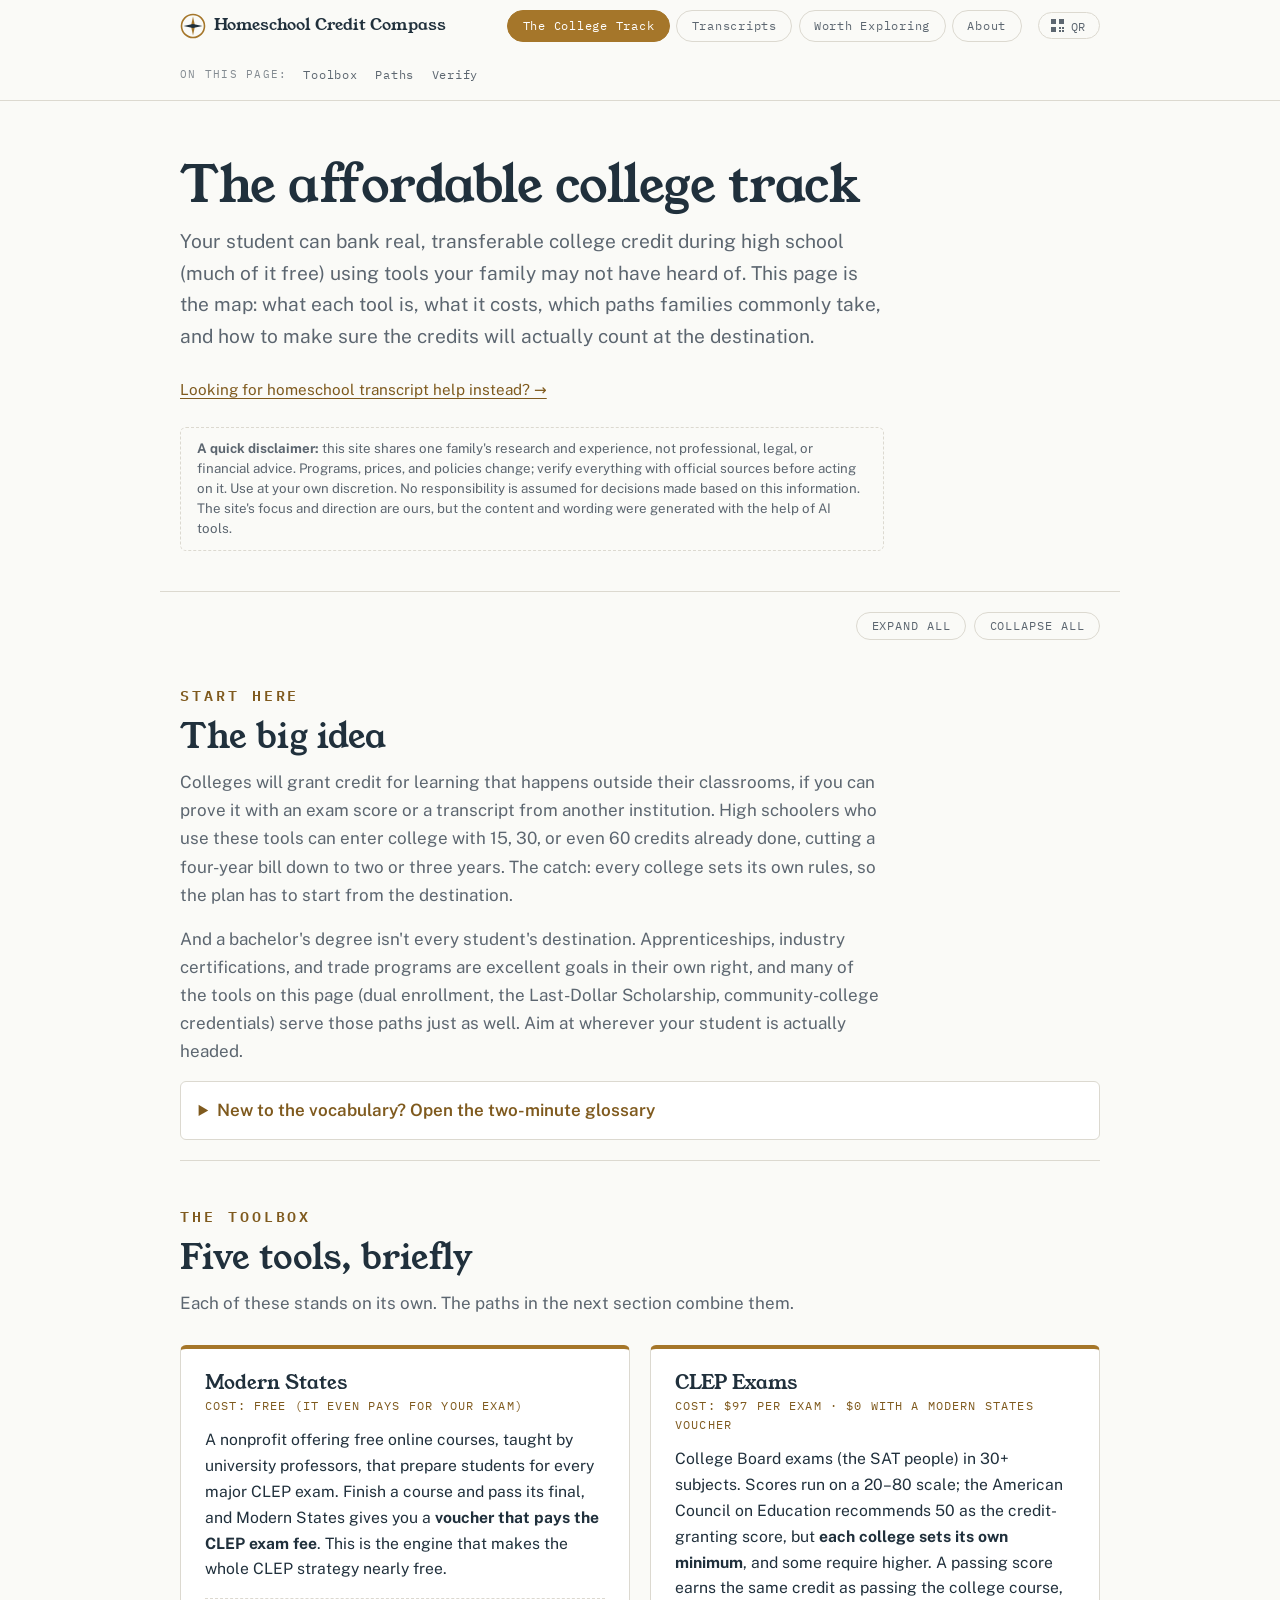
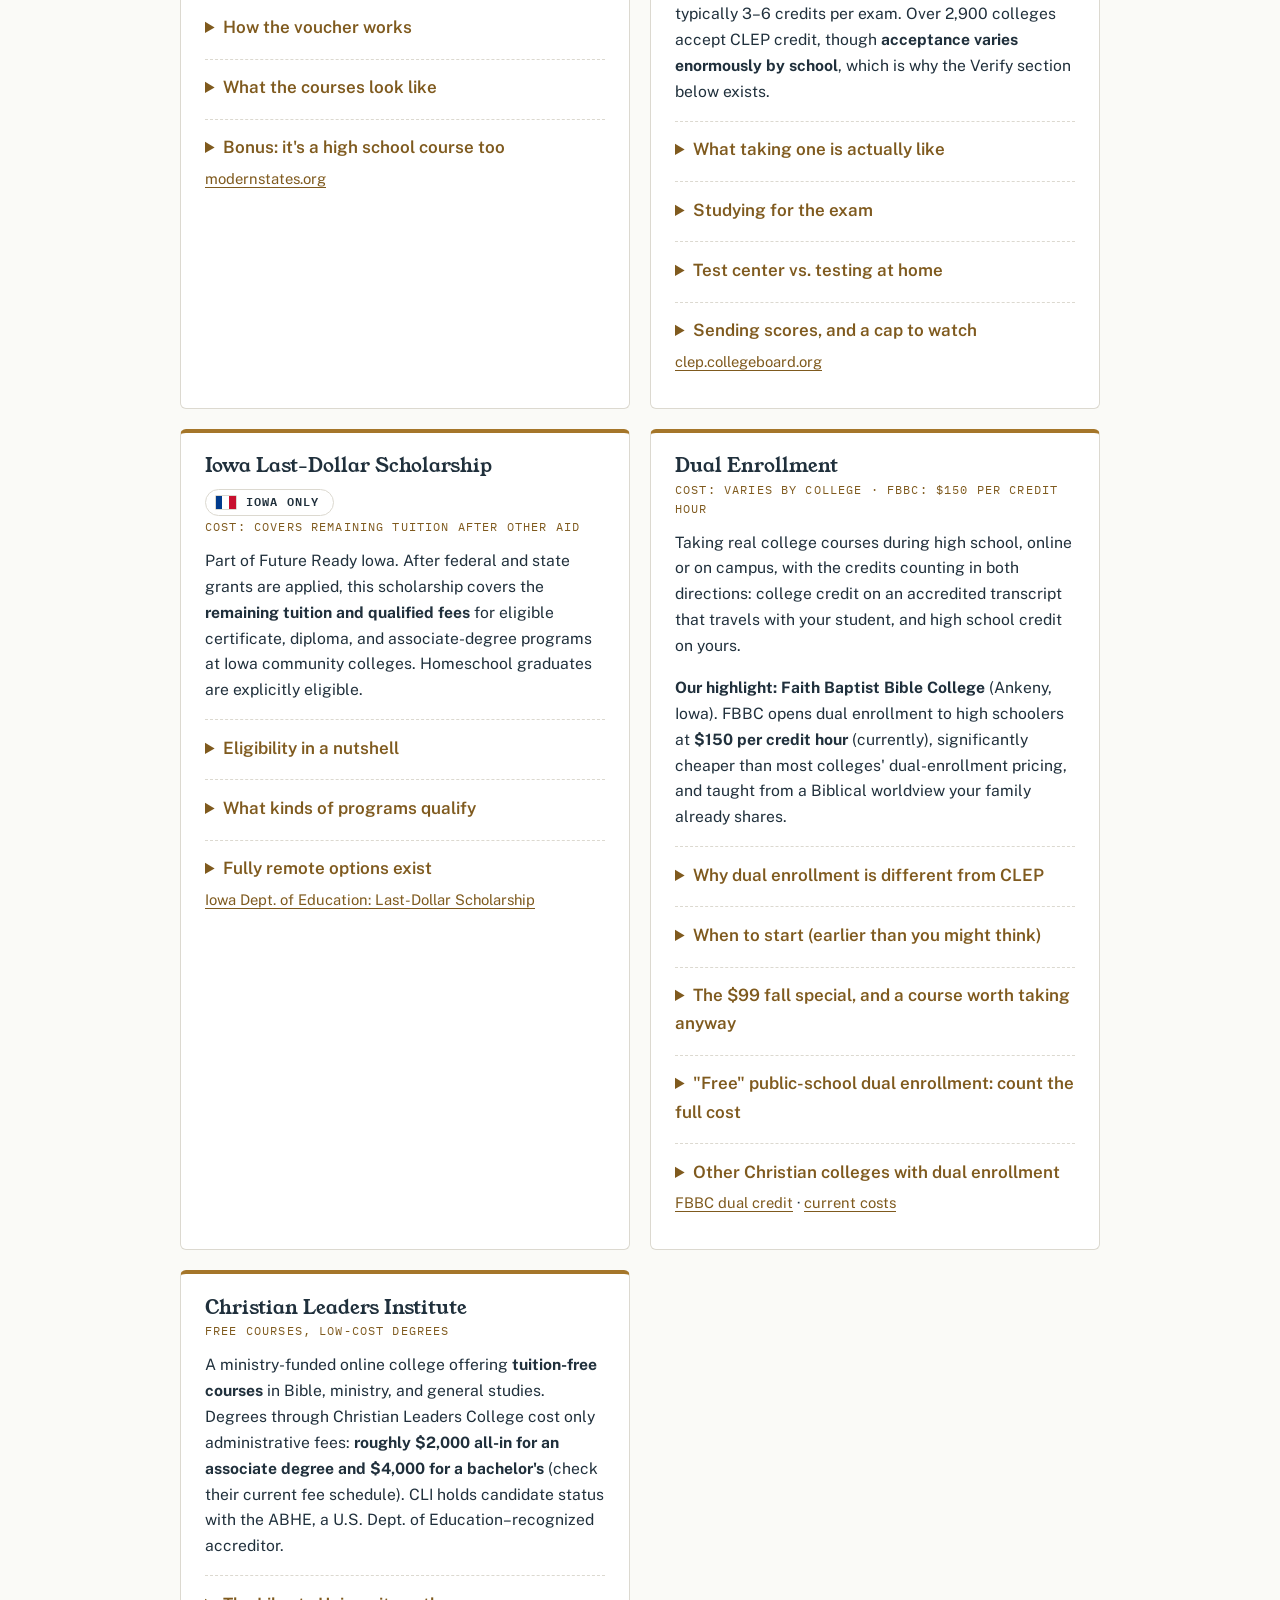
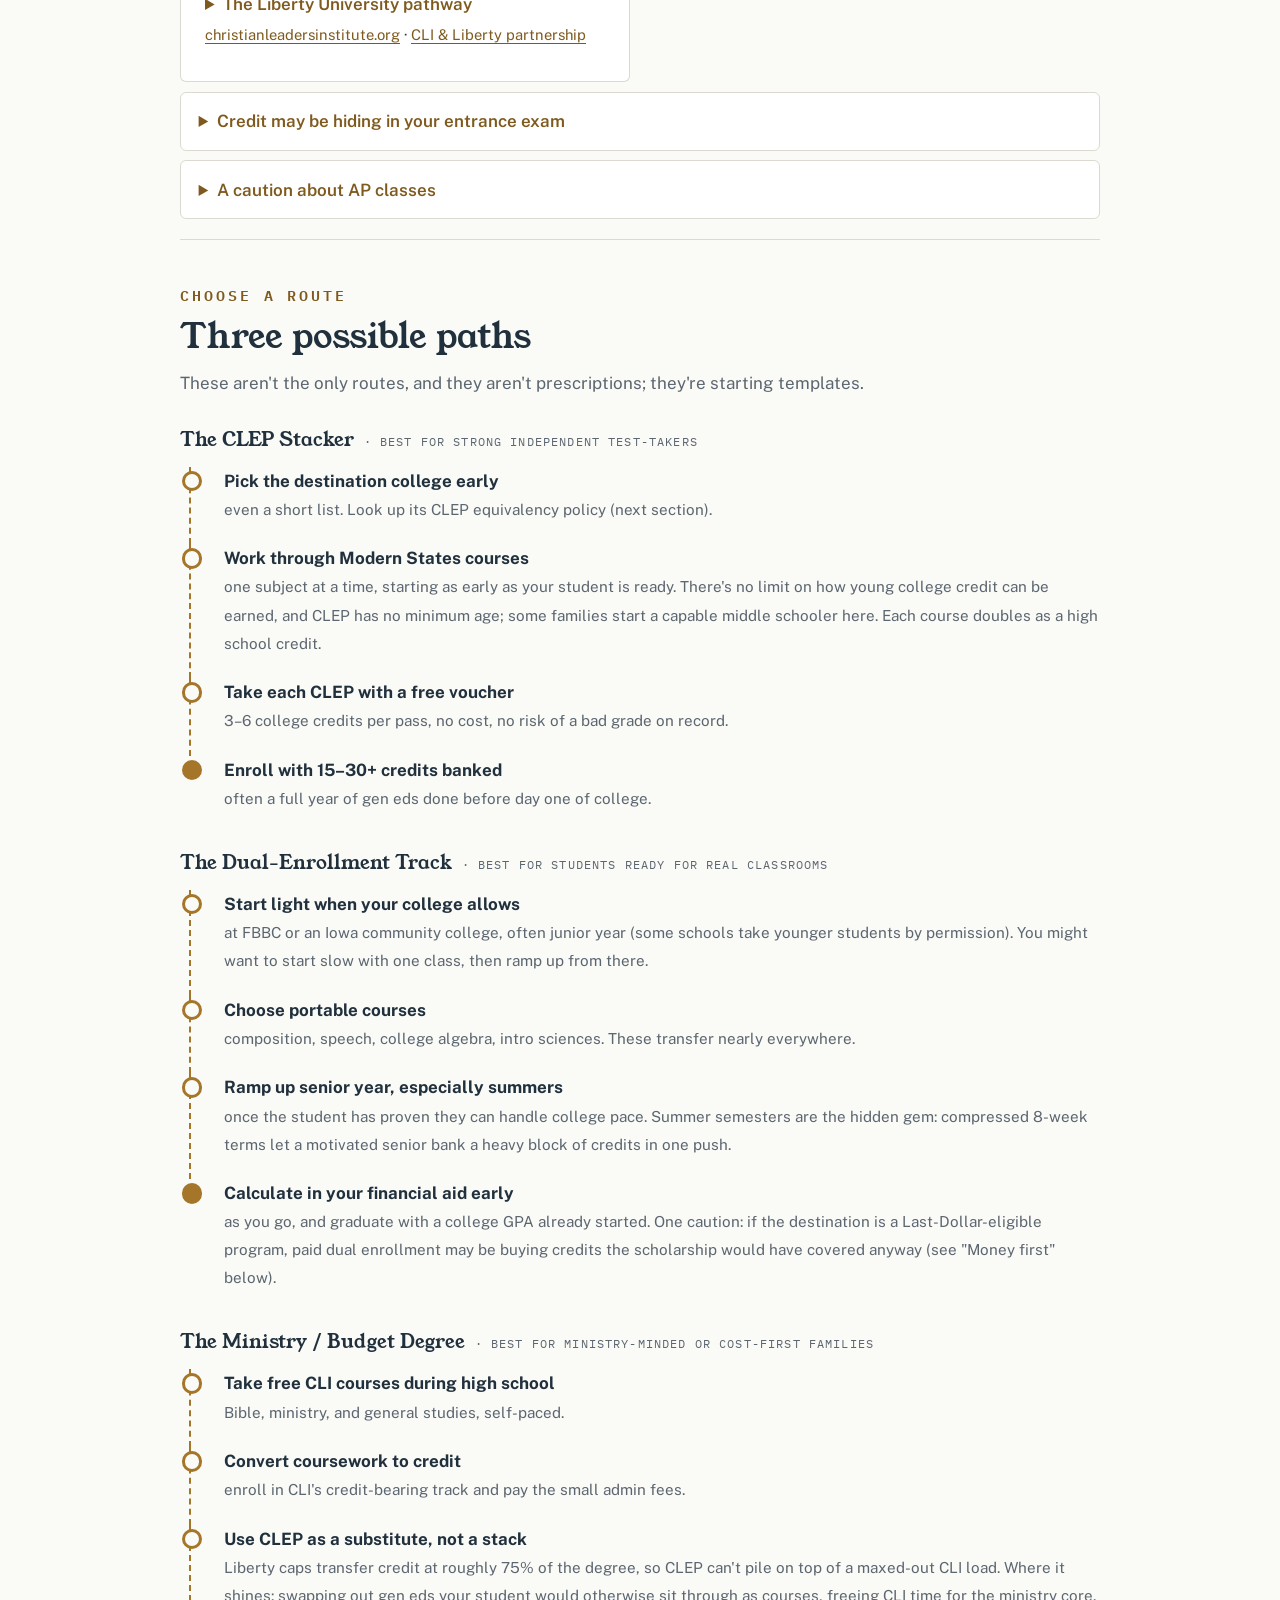
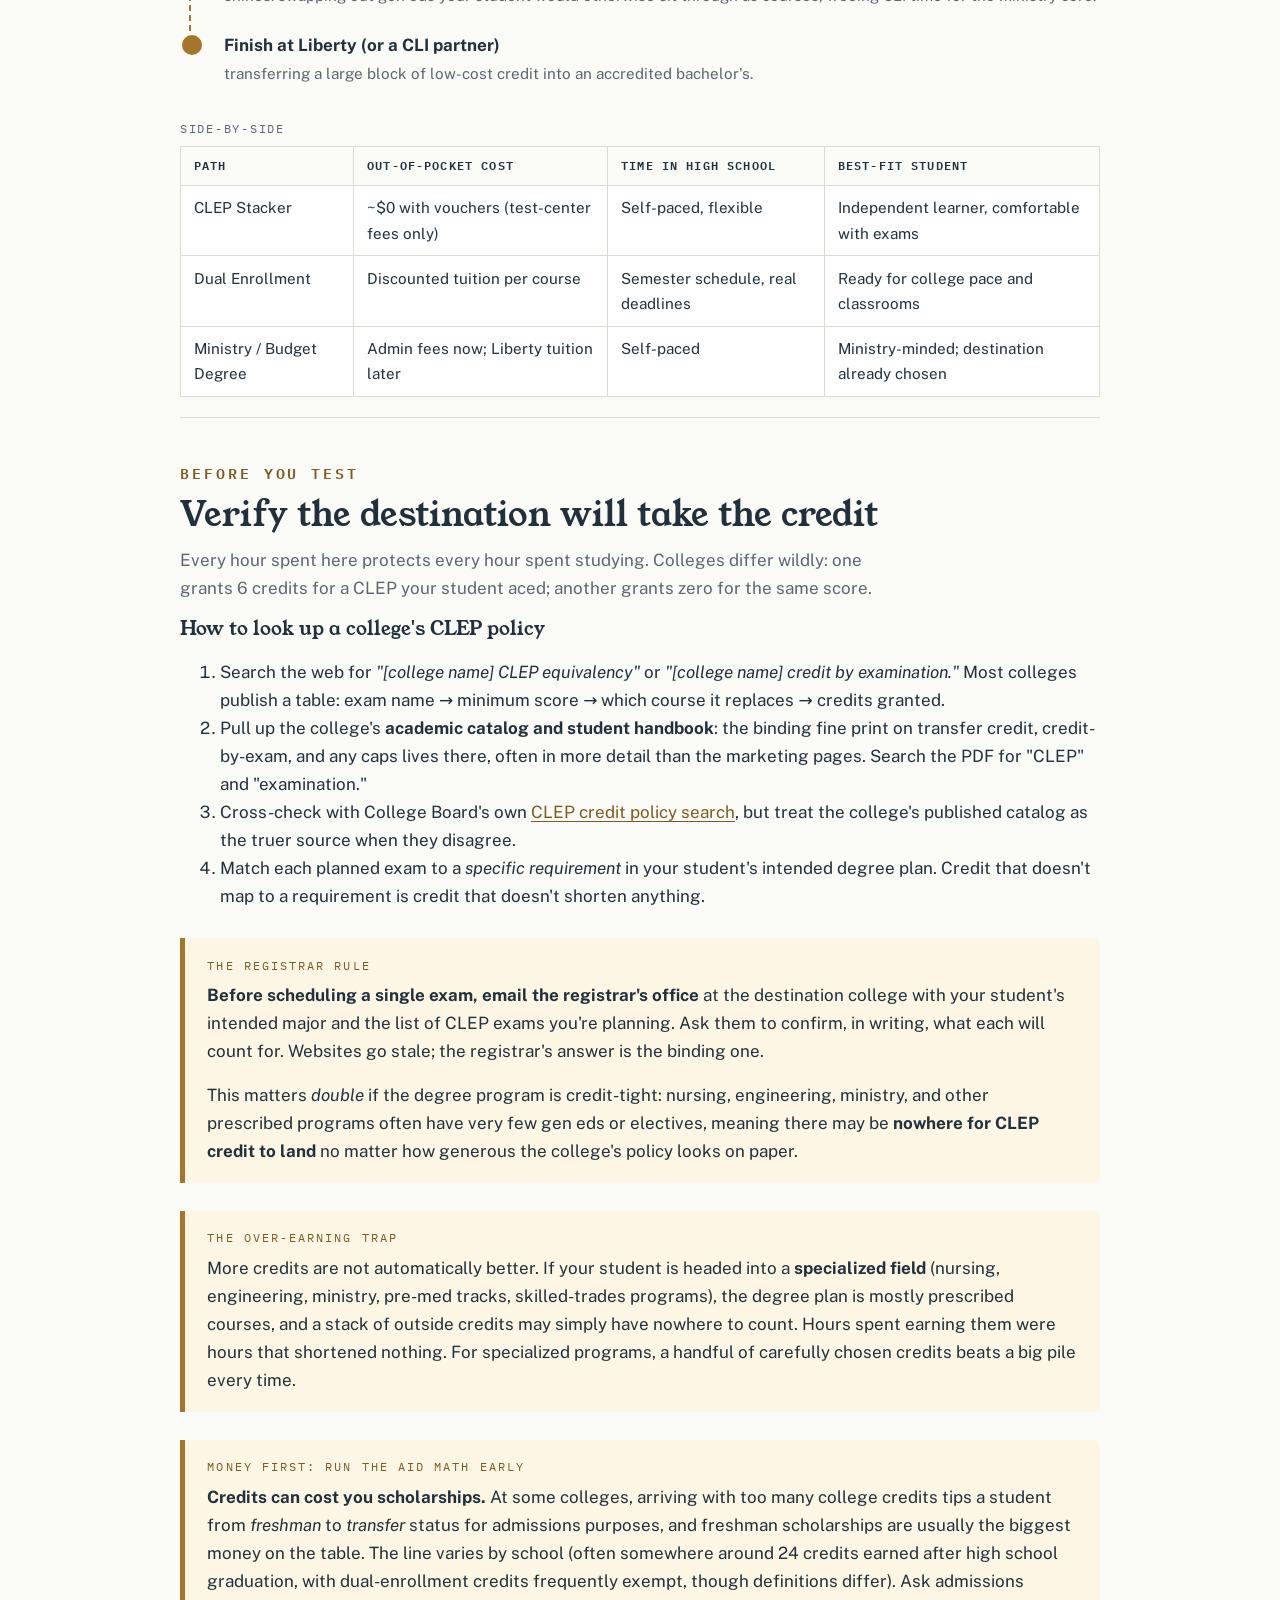
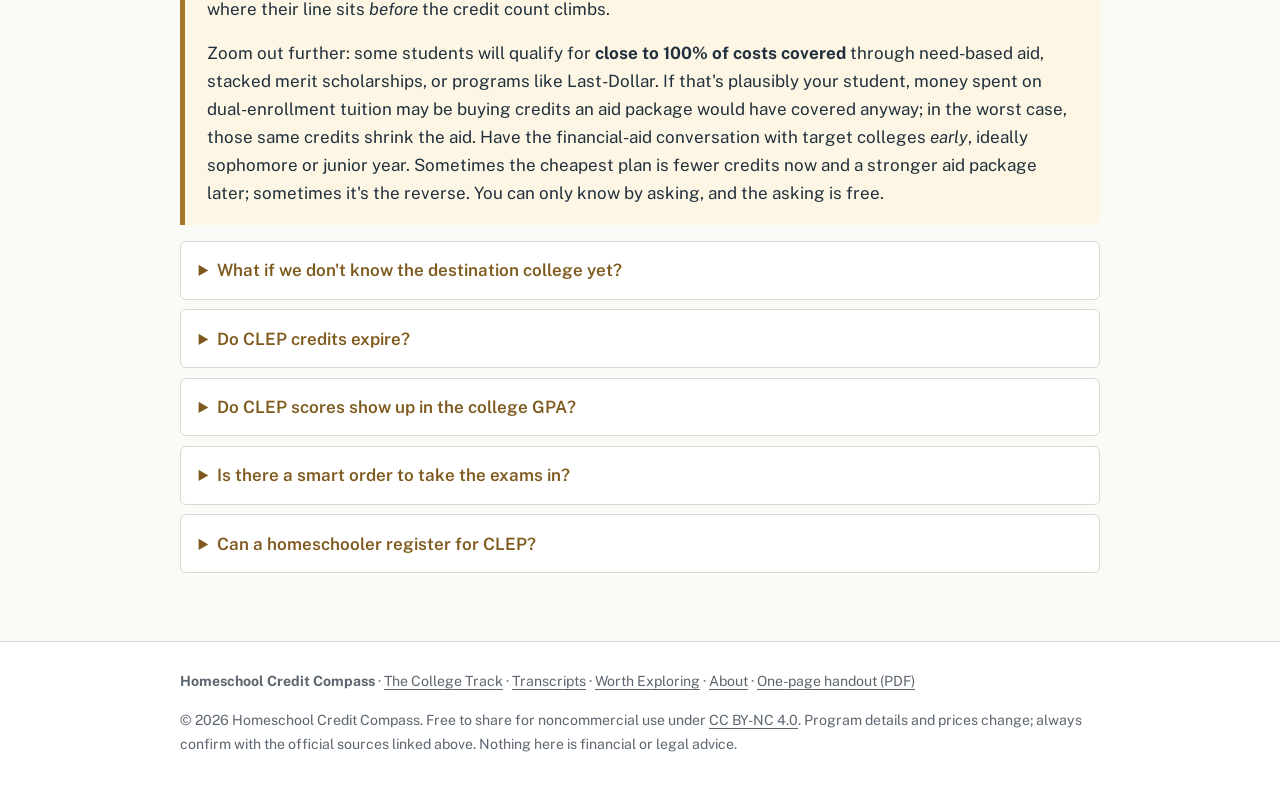
==== commit ecd68db7: "Update index.html" ====
--- a/index.html
+++ b/index.html
@@ -304,7 +304,7 @@
       <p>Start with the subject your student is strongest in; a first-exam win builds enormous confidence and proves the process end-to-end. Then work outward, timing each exam to land right after the matching high school coursework while the material is fresh, rather than batching them all senior year.</p>
     </details>
     <details>
-      <summary>Can a homeschooler even register for CLEP?</summary>
+      <summary>Can a homeschooler register for CLEP?</summary>
       <p>Yes: CLEP has no enrollment, age, or school-affiliation requirement. Your student registers directly with College Board like any adult test-taker. (Modern States accounts do require age 13+, but CLEP itself doesn't have an age requirement.)</p>
     </details>
   </div>
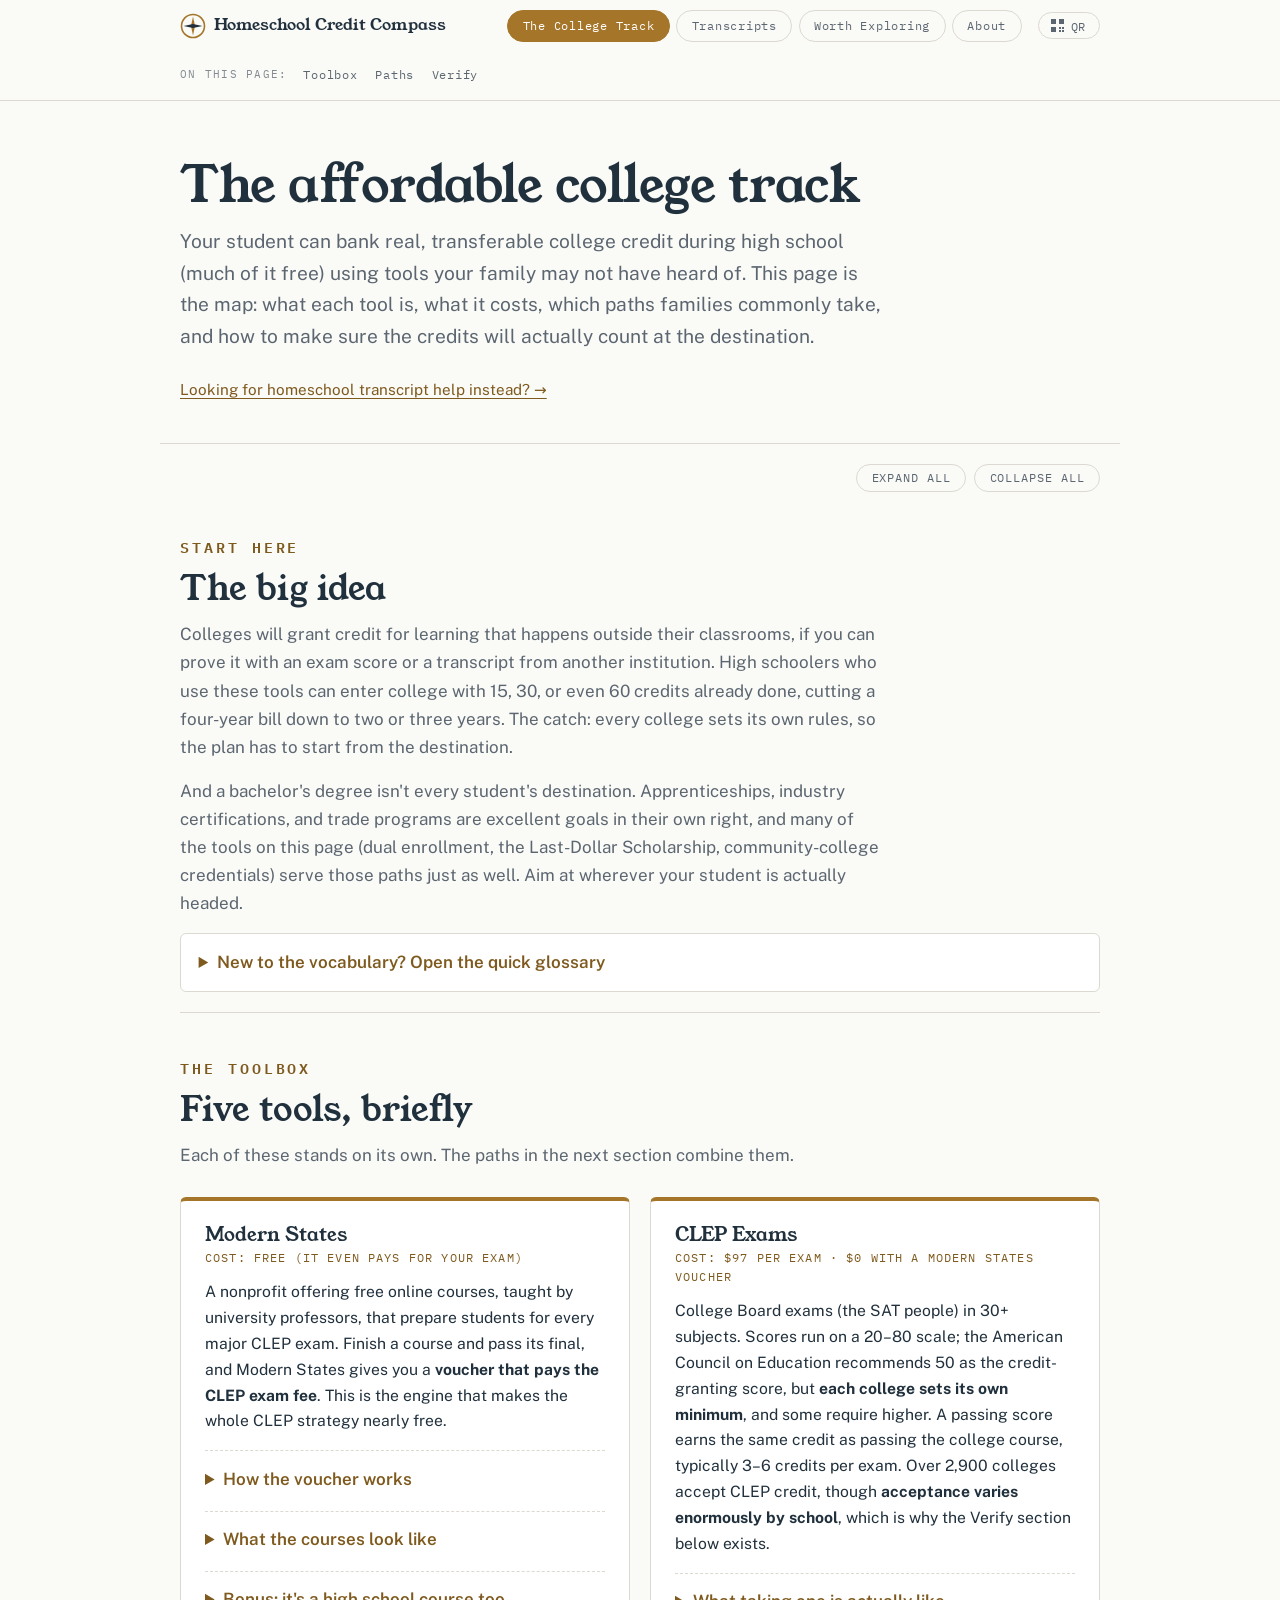
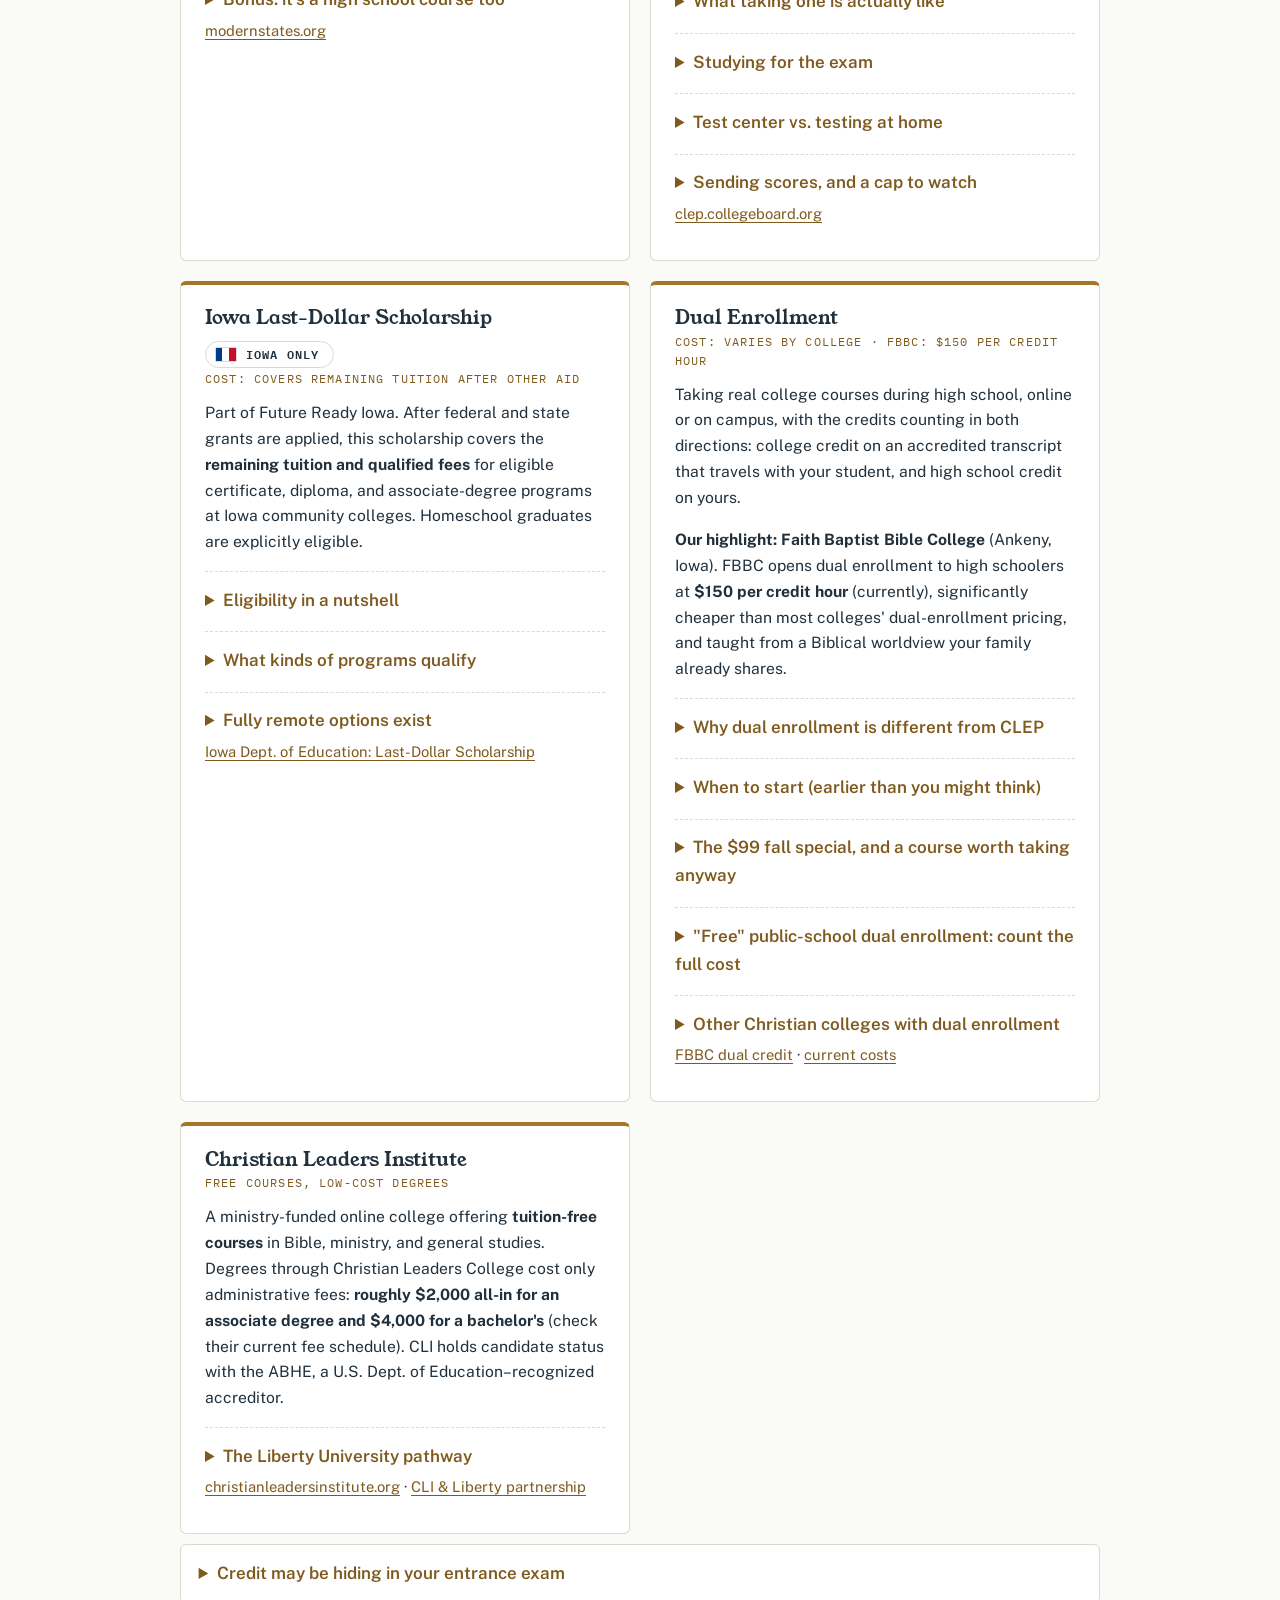
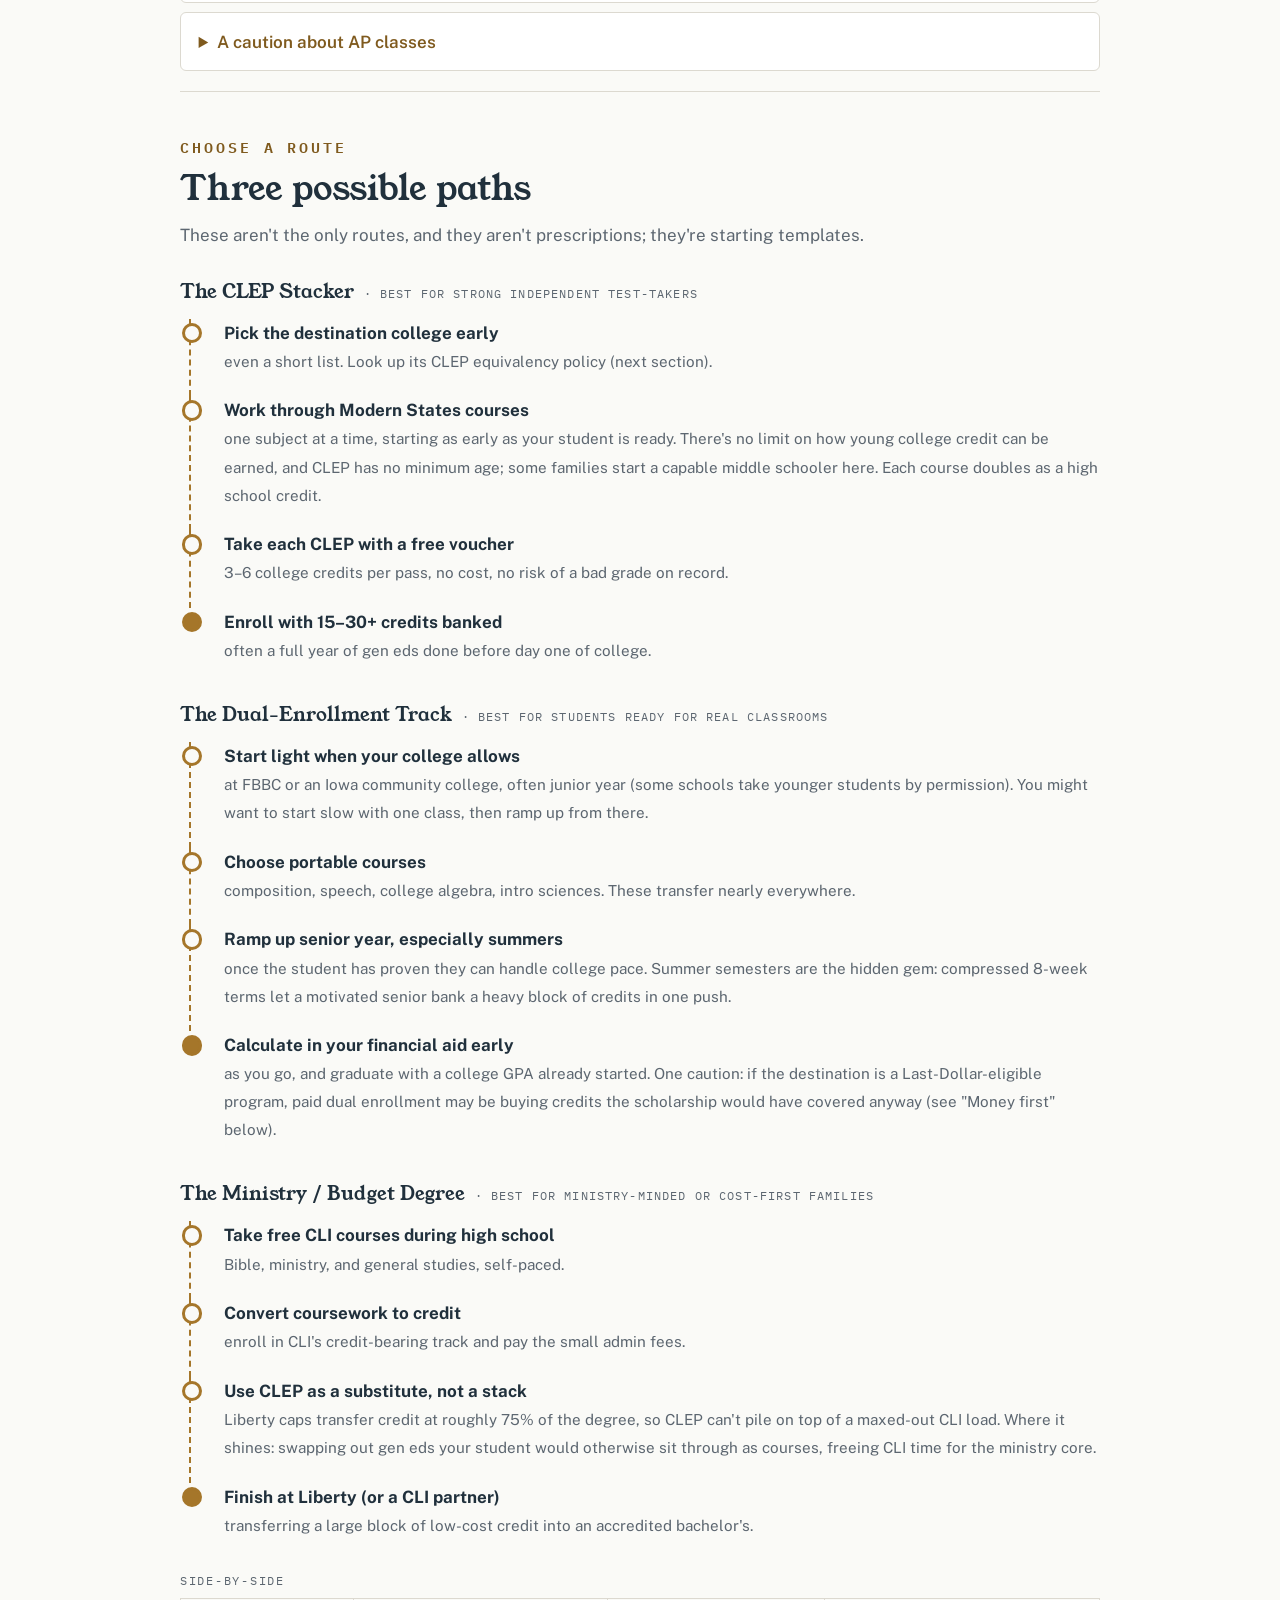
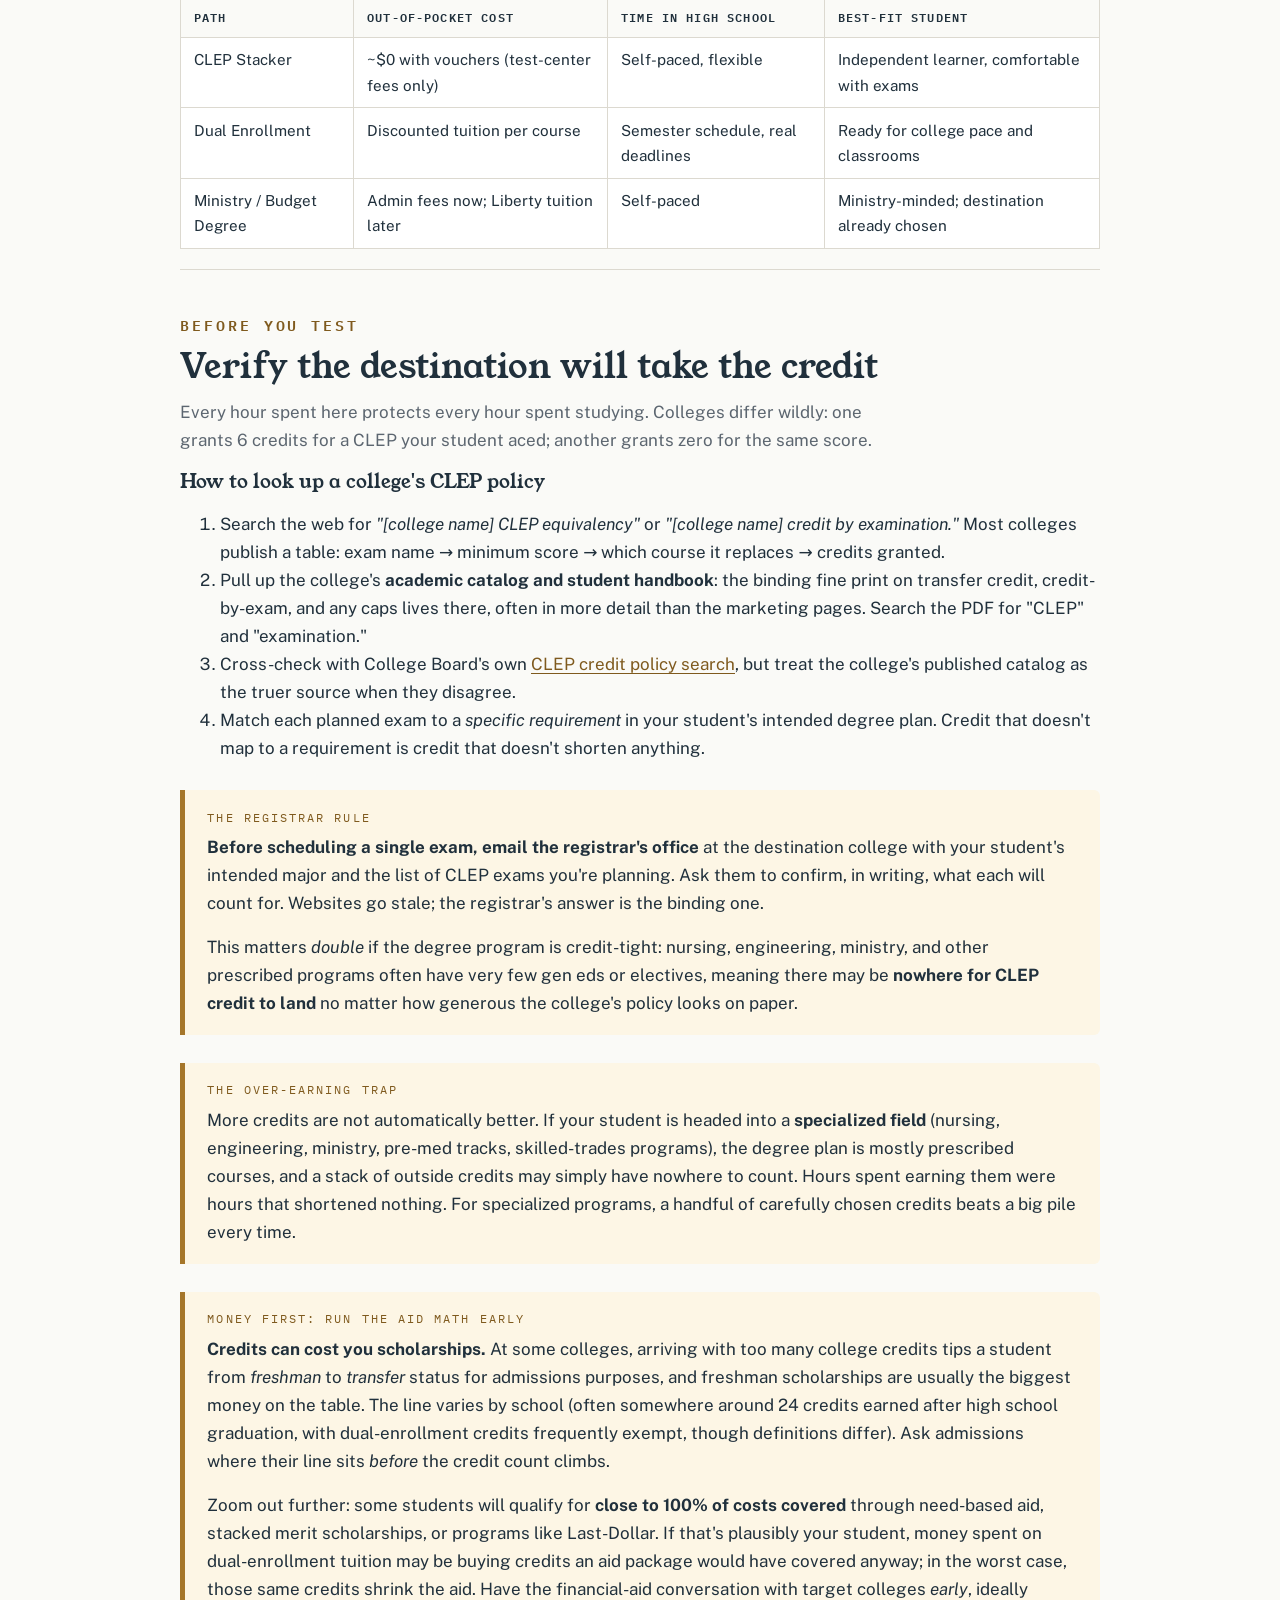
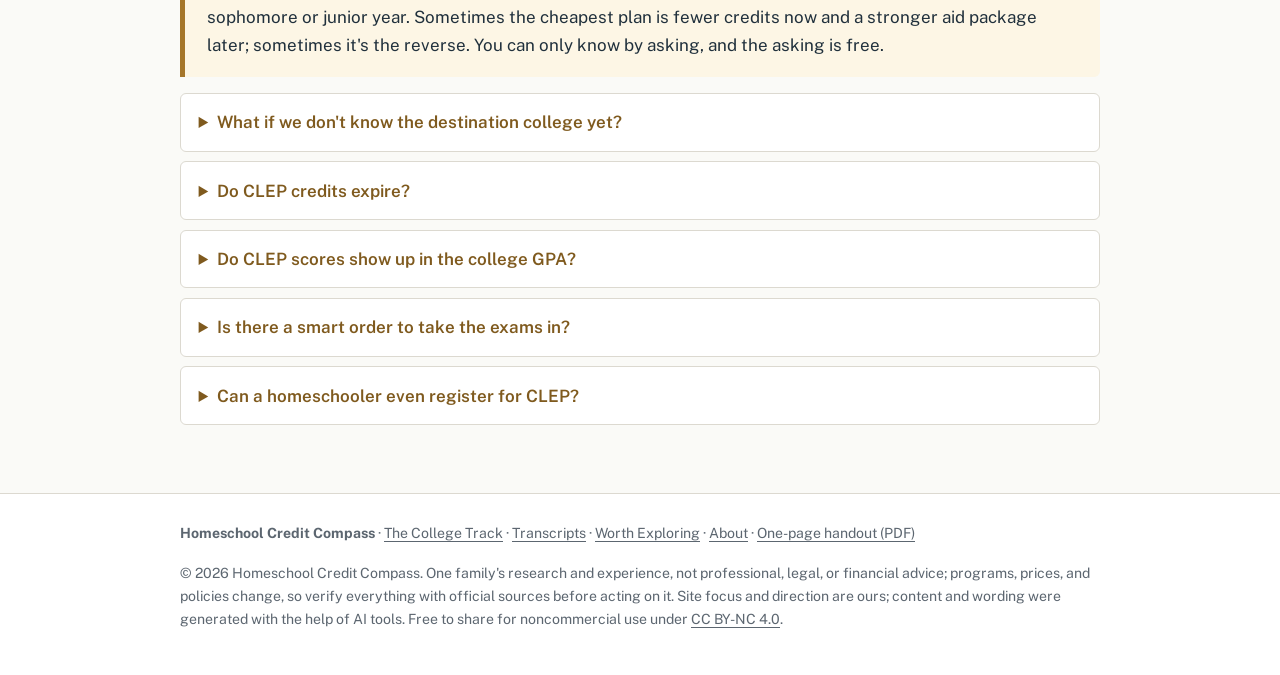
==== commit 71cc94ff: "Add files via upload" ====
--- a/index.html
+++ b/index.html
@@ -49,7 +49,6 @@
   <h1>The affordable college track</h1>
   <p class="lede">Your student can bank real, transferable college credit during high school (much of it free) using tools your family may not have heard of. This page is the map: what each tool is, what it costs, which paths families commonly take, and how to make sure the credits will actually count at the destination.</p>
   <a class="page-switch" href="transcripts.html">Looking for homeschool transcript help instead? &rarr;</a>
-  <p class="disclaimer"><strong>A quick disclaimer:</strong> this site shares one family's research and experience, not professional, legal, or financial advice. Programs, prices, and policies change; verify everything with official sources before acting on it. Use at your own discretion. No responsibility is assumed for decisions made based on this information. The site's focus and direction are ours, but the content and wording were generated with the help of AI tools.</p>
 </header>
 
 <main>
@@ -67,7 +66,7 @@
 
   <div class="qa">
     <details>
-      <summary>New to the vocabulary? Open the two-minute glossary</summary>
+      <summary>New to the vocabulary? Open the quick glossary</summary>
       <p><strong>CLEP</strong>: College Level Examination Program, the flagship <em>credit-by-exam</em> program. Pass one standardized exam, earn the credit for a whole college course.</p>
       <p><strong>Dual enrollment (DE)</strong>: taking an actual college course while still in high school. It counts for both high school and college credit.</p>
       <p><strong>Gen eds</strong>: the general-education requirements (composition, math, history, science…) nearly every bachelor's degree includes. This is where most CLEP and transfer credit lands.</p>
@@ -304,7 +303,7 @@
       <p>Start with the subject your student is strongest in; a first-exam win builds enormous confidence and proves the process end-to-end. Then work outward, timing each exam to land right after the matching high school coursework while the material is fresh, rather than batching them all senior year.</p>
     </details>
     <details>
-      <summary>Can a homeschooler register for CLEP?</summary>
+      <summary>Can a homeschooler even register for CLEP?</summary>
       <p>Yes: CLEP has no enrollment, age, or school-affiliation requirement. Your student registers directly with College Board like any adult test-taker. (Modern States accounts do require age 13+, but CLEP itself doesn't have an age requirement.)</p>
     </details>
   </div>
@@ -321,7 +320,7 @@
 <footer>
   <div class="inner">
     <p><strong>Homeschool Credit Compass</strong> · <a href="index.html">The College Track</a> · <a href="transcripts.html">Transcripts</a> · <a href="explore.html">Worth Exploring</a> · <a href="about.html">About</a> · <a href="samples/handout.pdf" target="_blank" rel="noopener">One-page handout (PDF)</a></p>
-    <p>© 2026 Homeschool Credit Compass. Free to share for noncommercial use under <a href="https://creativecommons.org/licenses/by-nc/4.0/" rel="license noopener">CC BY-NC 4.0</a>. Program details and prices change; always confirm with the official sources linked above. Nothing here is financial or legal advice.</p>
+    <p>© 2026 Homeschool Credit Compass. One family's research and experience, not professional, legal, or financial advice; programs, prices, and policies change, so verify everything with official sources before acting on it. Site focus and direction are ours; content and wording were generated with the help of AI tools. Free to share for noncommercial use under <a href="https://creativecommons.org/licenses/by-nc/4.0/" rel="license noopener">CC BY-NC 4.0</a>.</p>
   </div>
 </footer>
 
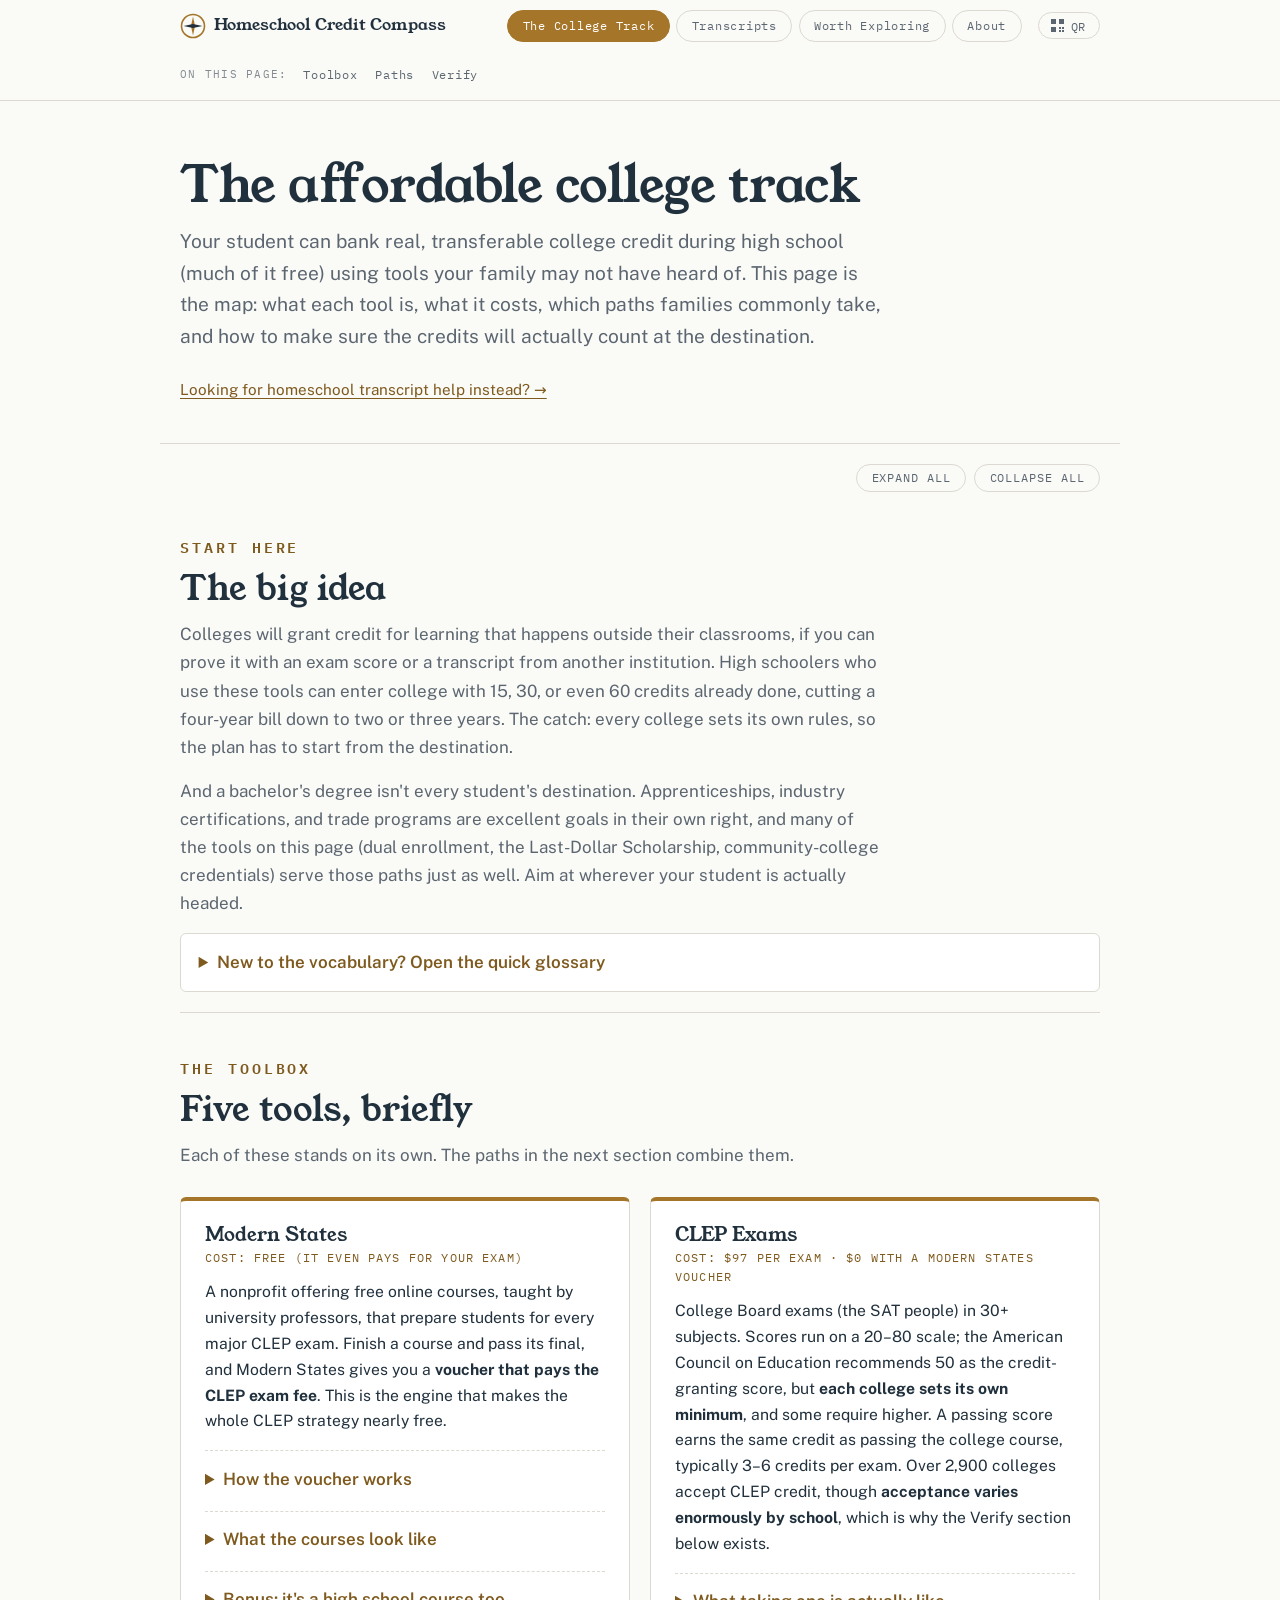
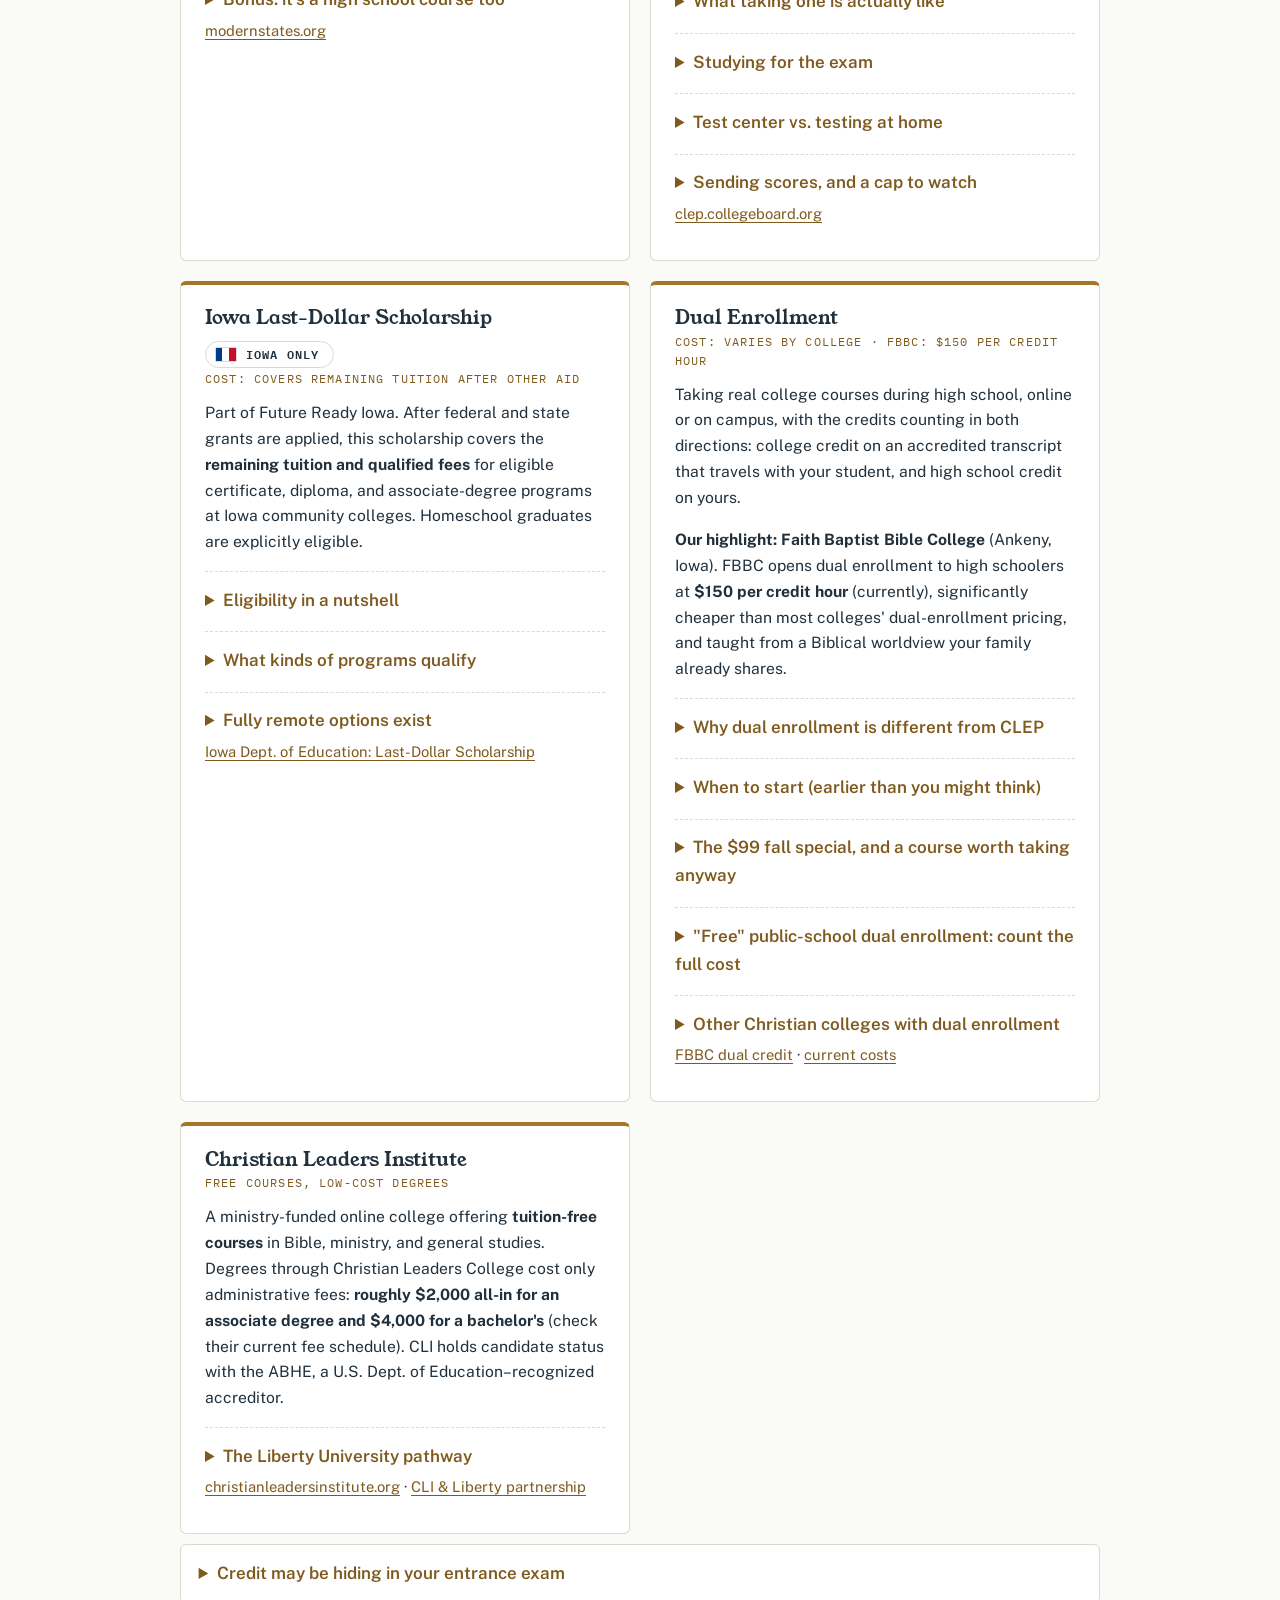
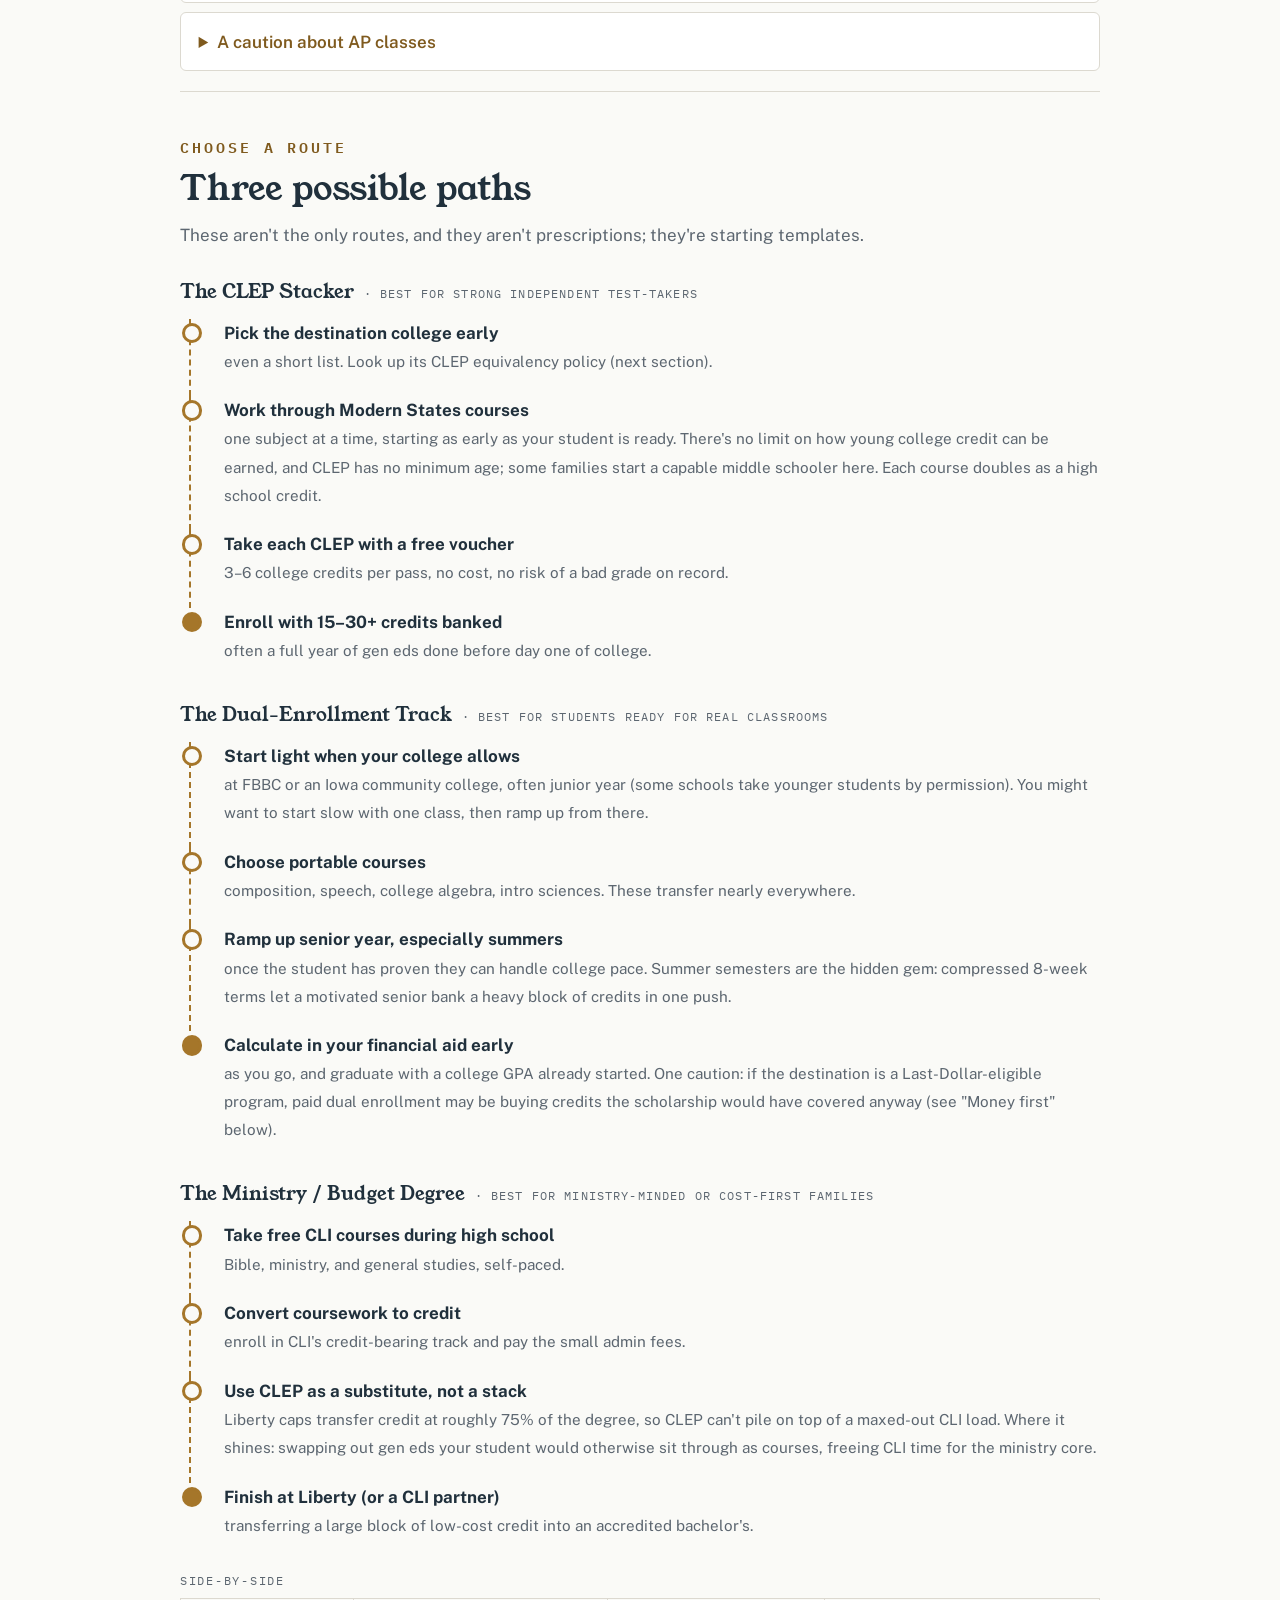
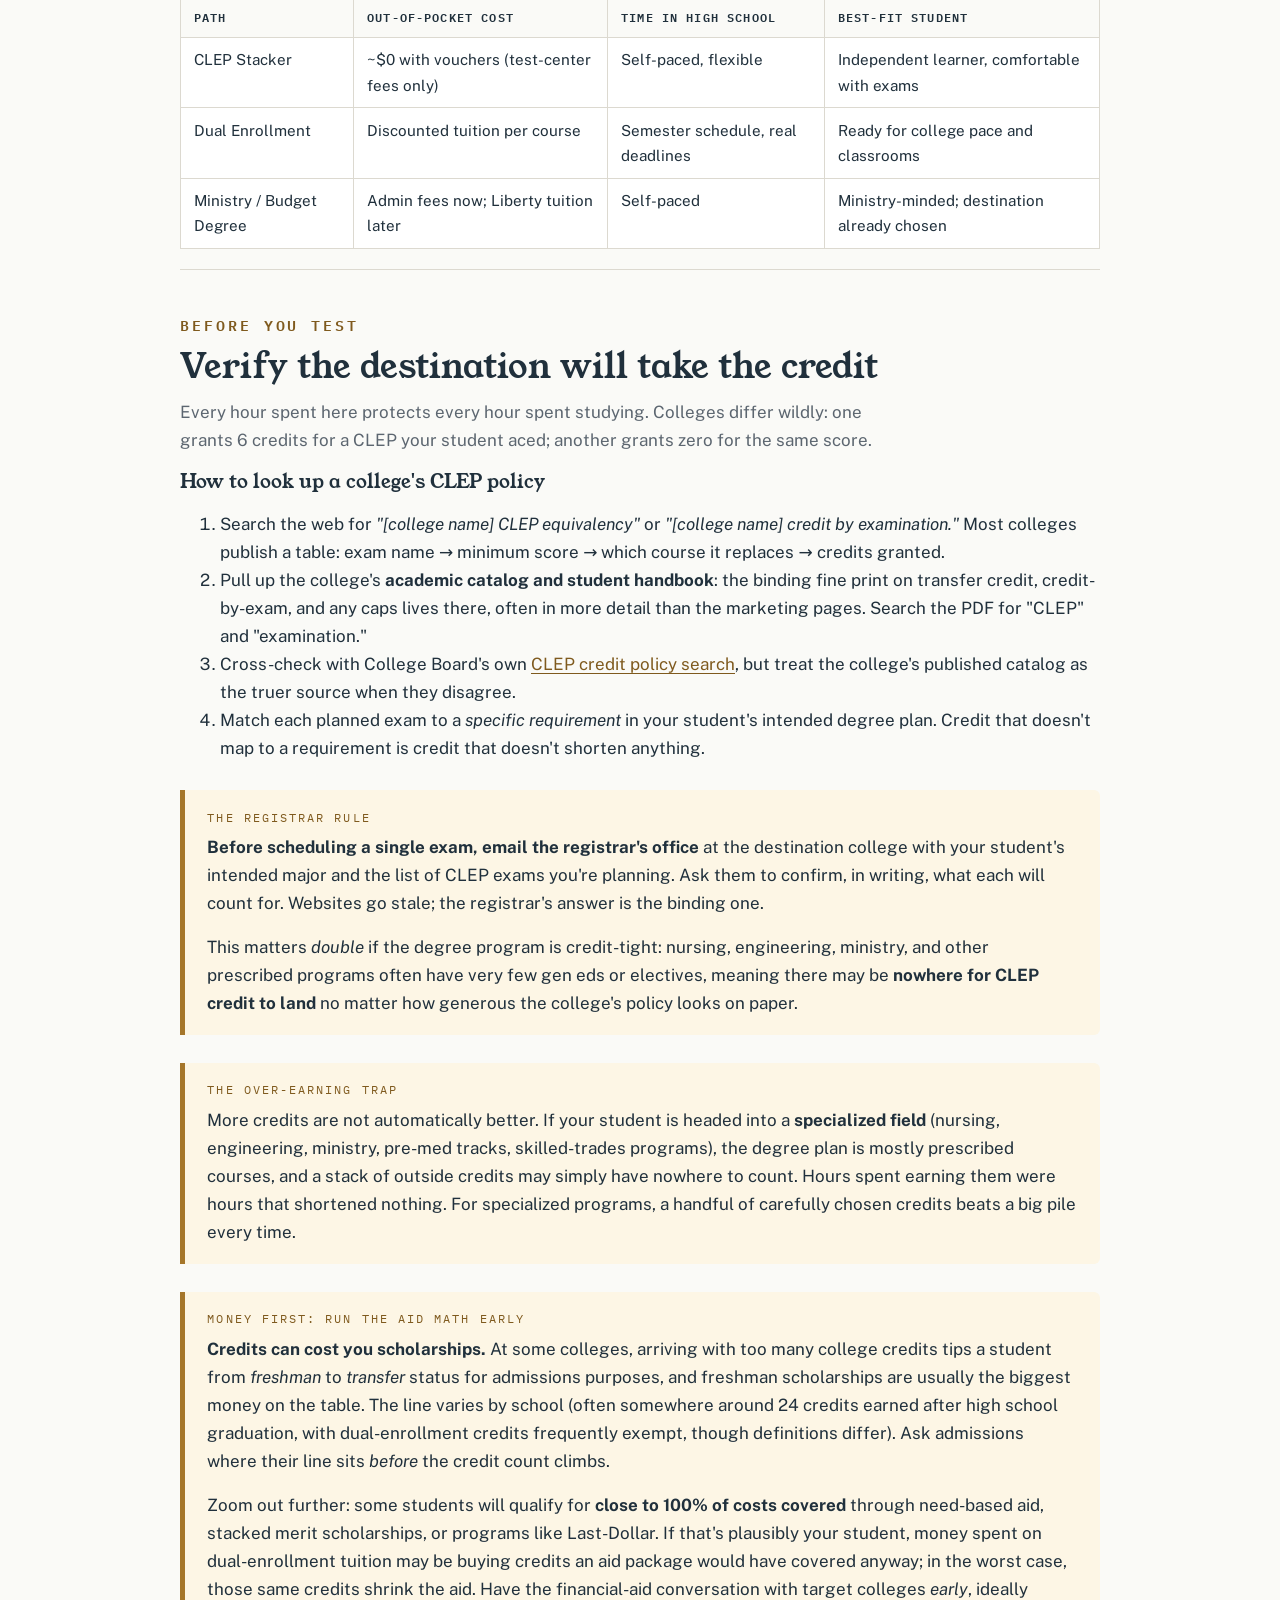
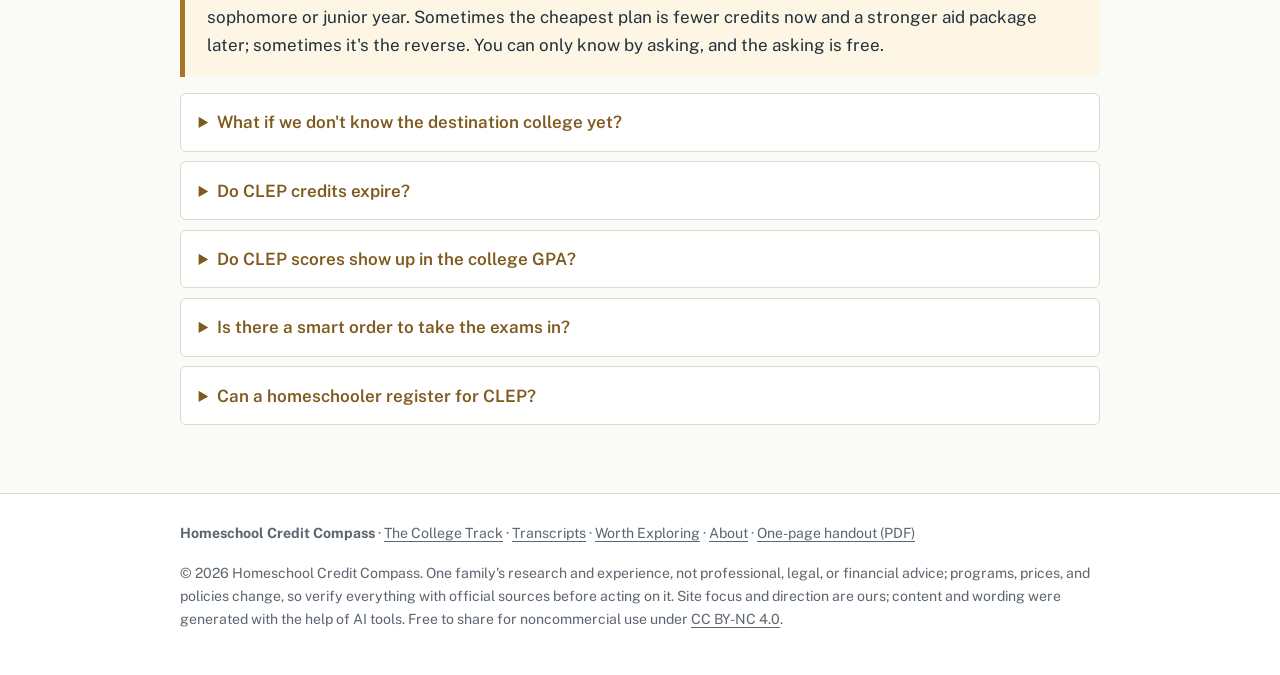
==== commit 1d7bd5df: "Update index.html" ====
--- a/index.html
+++ b/index.html
@@ -303,7 +303,7 @@
       <p>Start with the subject your student is strongest in; a first-exam win builds enormous confidence and proves the process end-to-end. Then work outward, timing each exam to land right after the matching high school coursework while the material is fresh, rather than batching them all senior year.</p>
     </details>
     <details>
-      <summary>Can a homeschooler even register for CLEP?</summary>
+      <summary>Can a homeschooler register for CLEP?</summary>
       <p>Yes: CLEP has no enrollment, age, or school-affiliation requirement. Your student registers directly with College Board like any adult test-taker. (Modern States accounts do require age 13+, but CLEP itself doesn't have an age requirement.)</p>
     </details>
   </div>
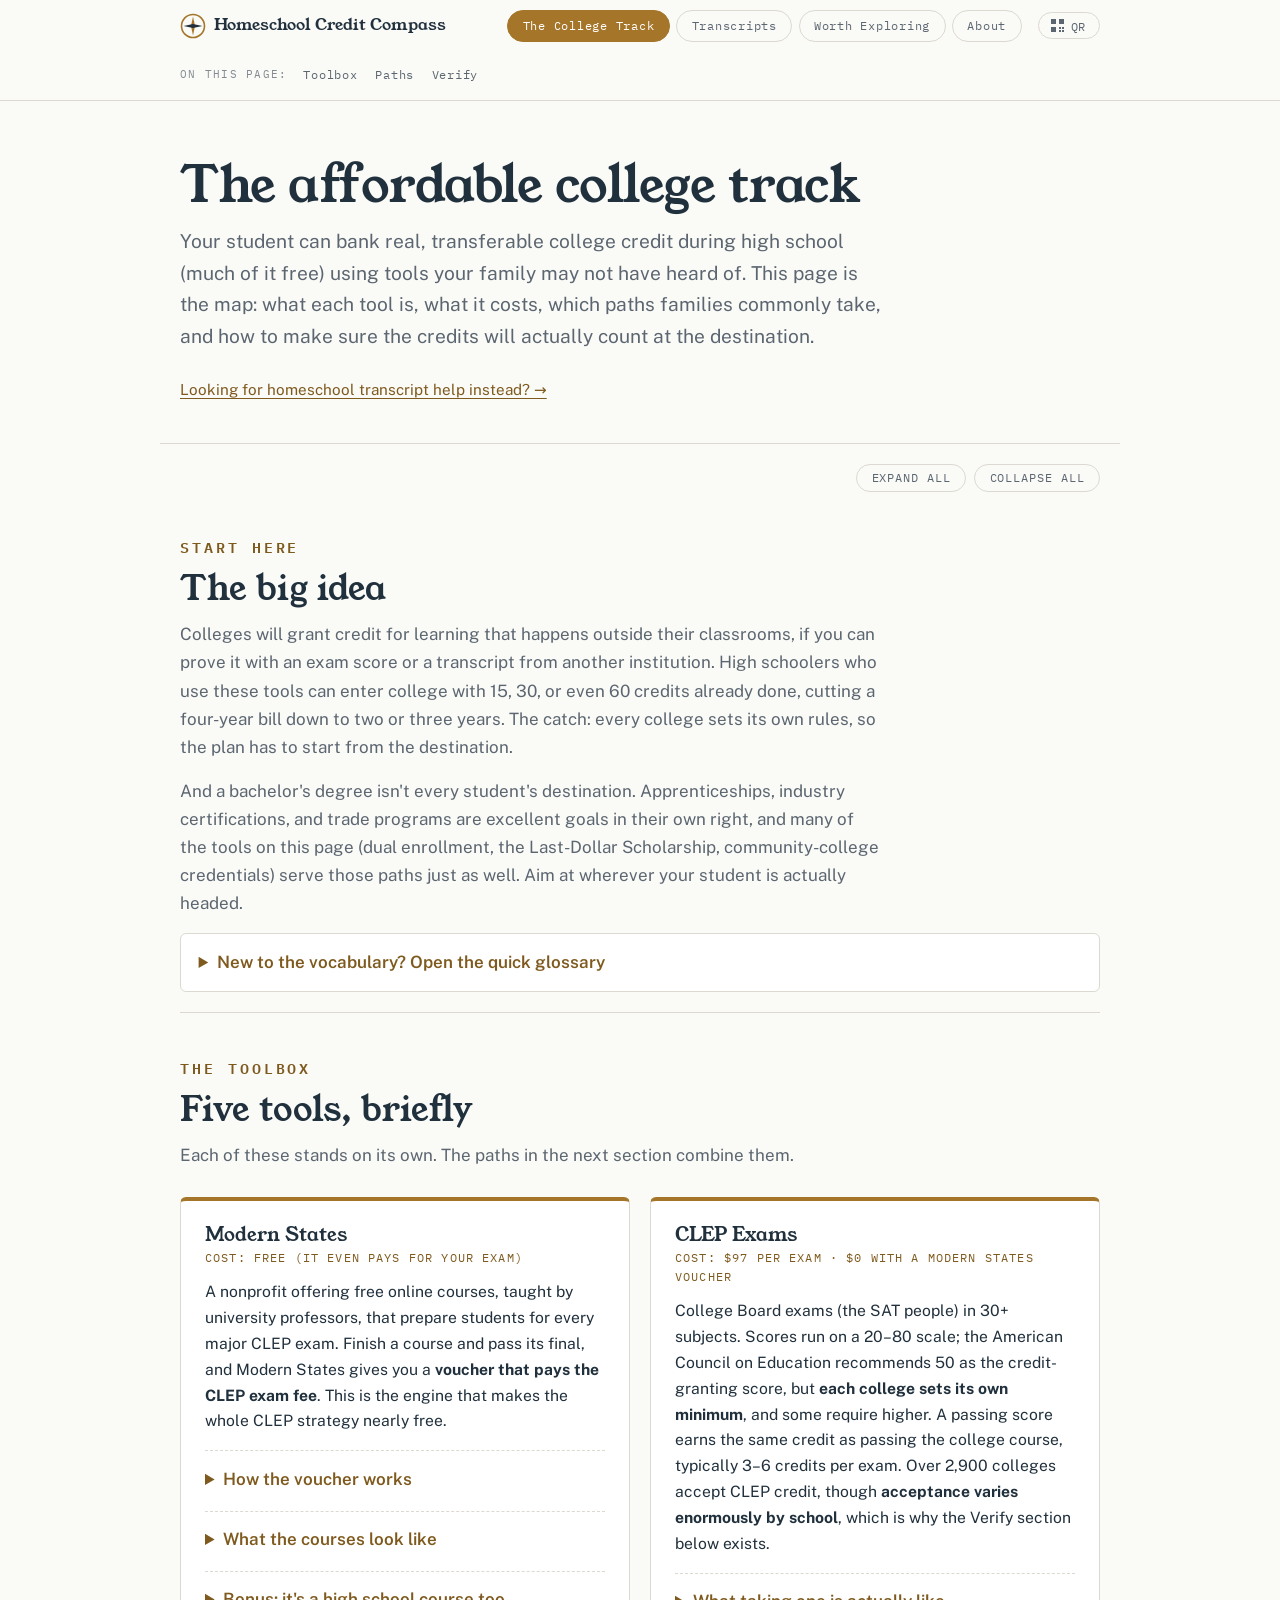
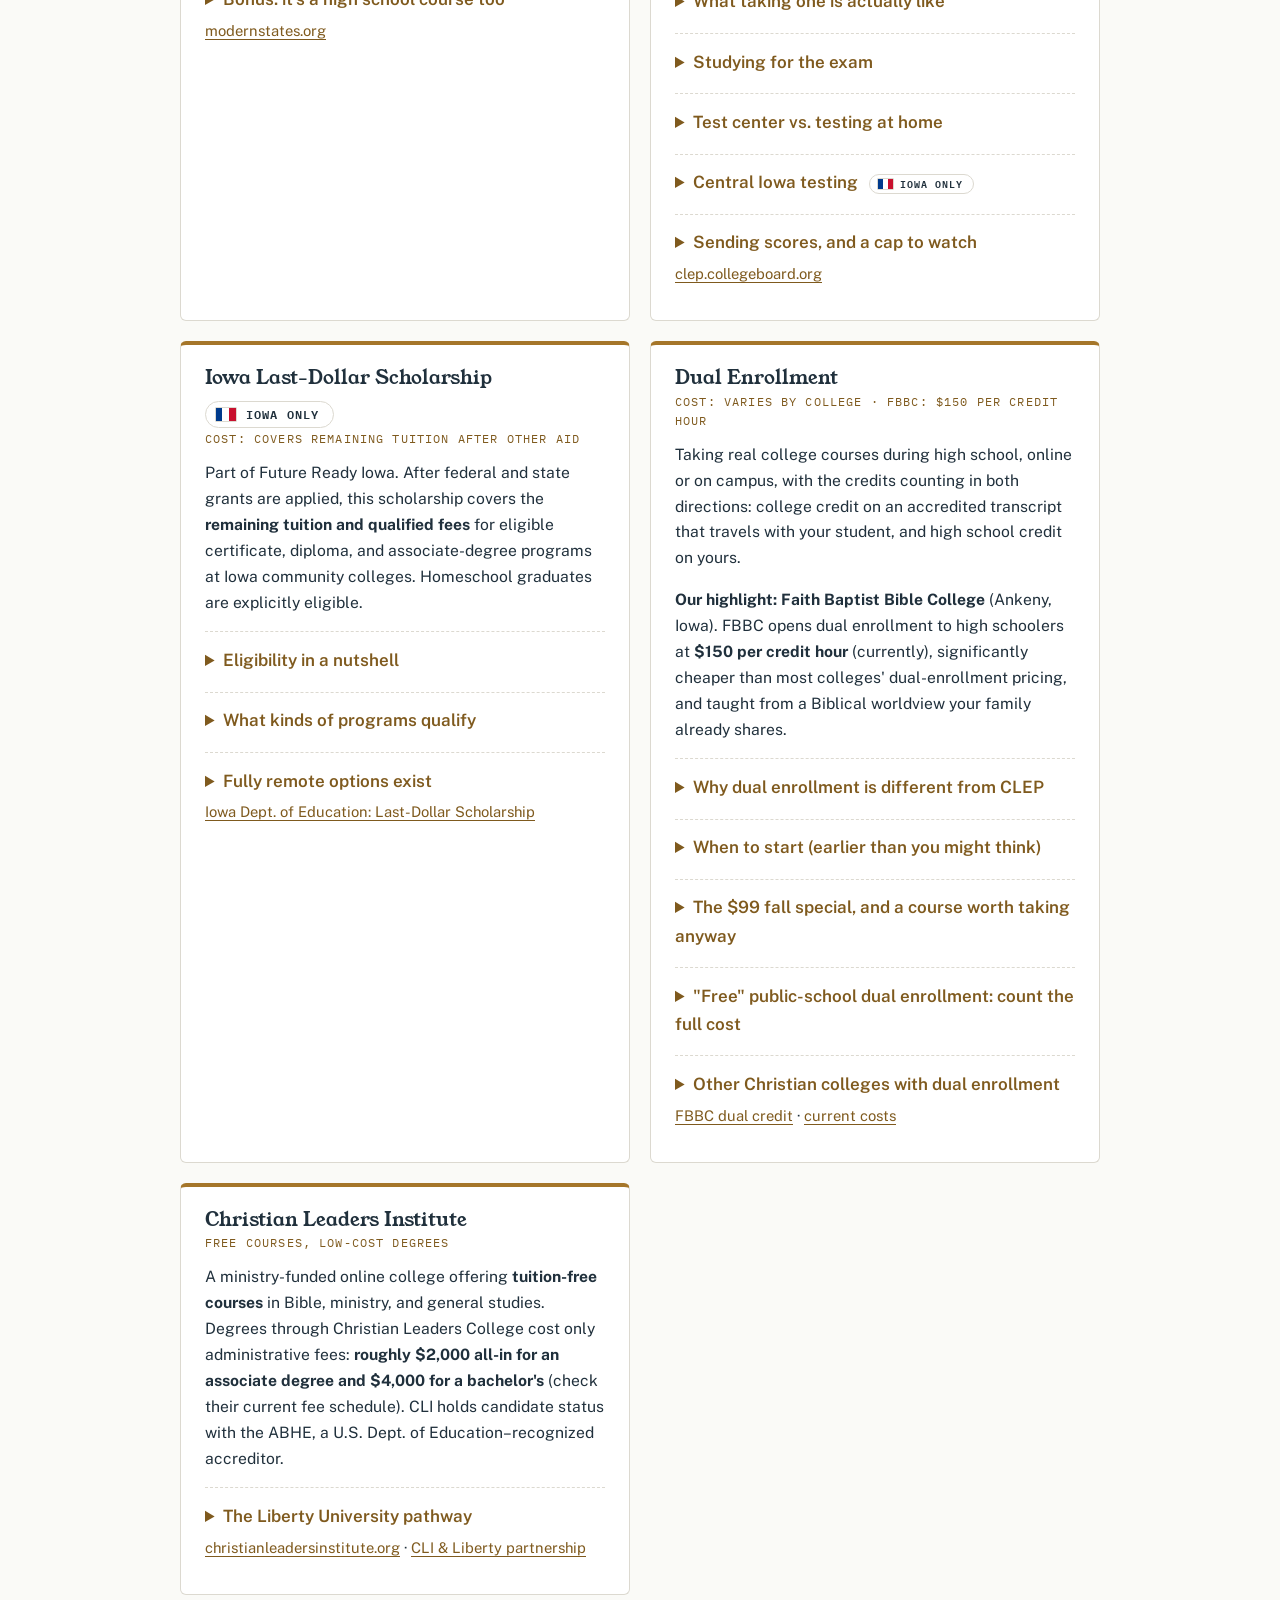
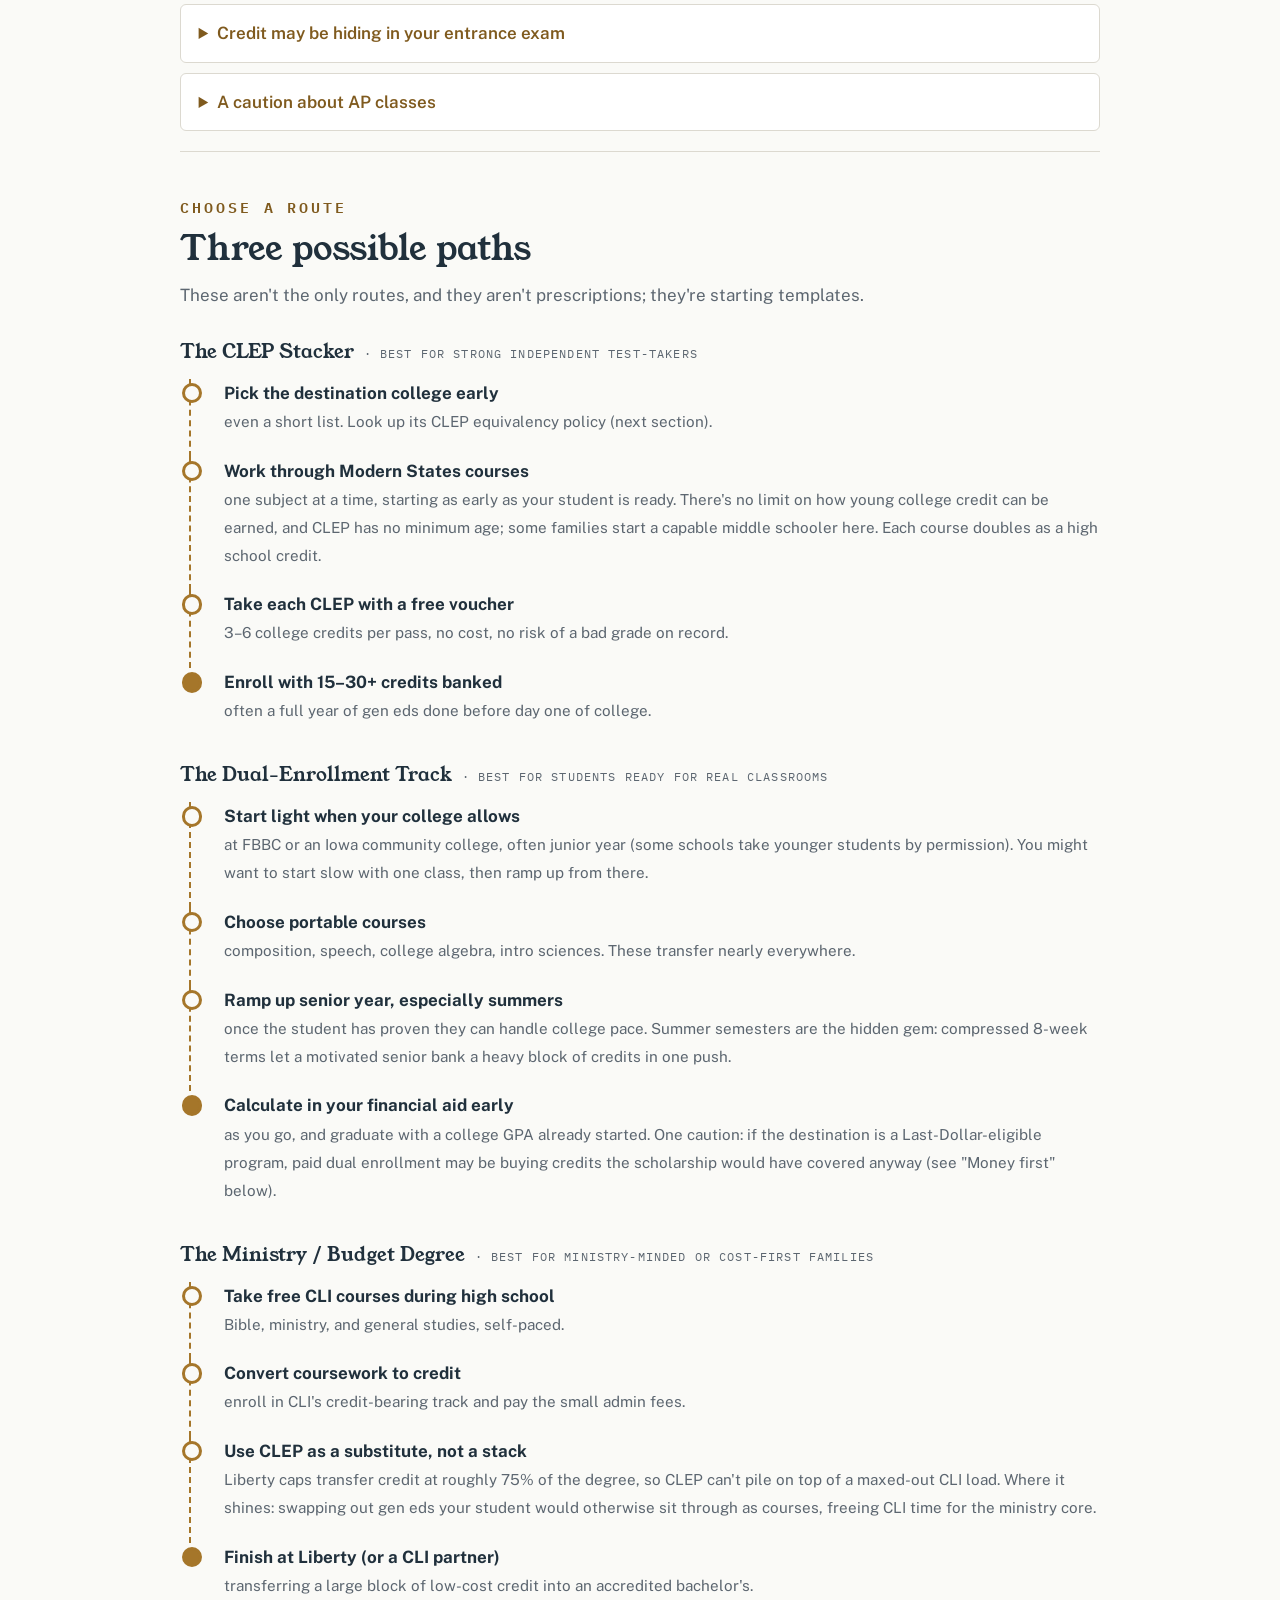
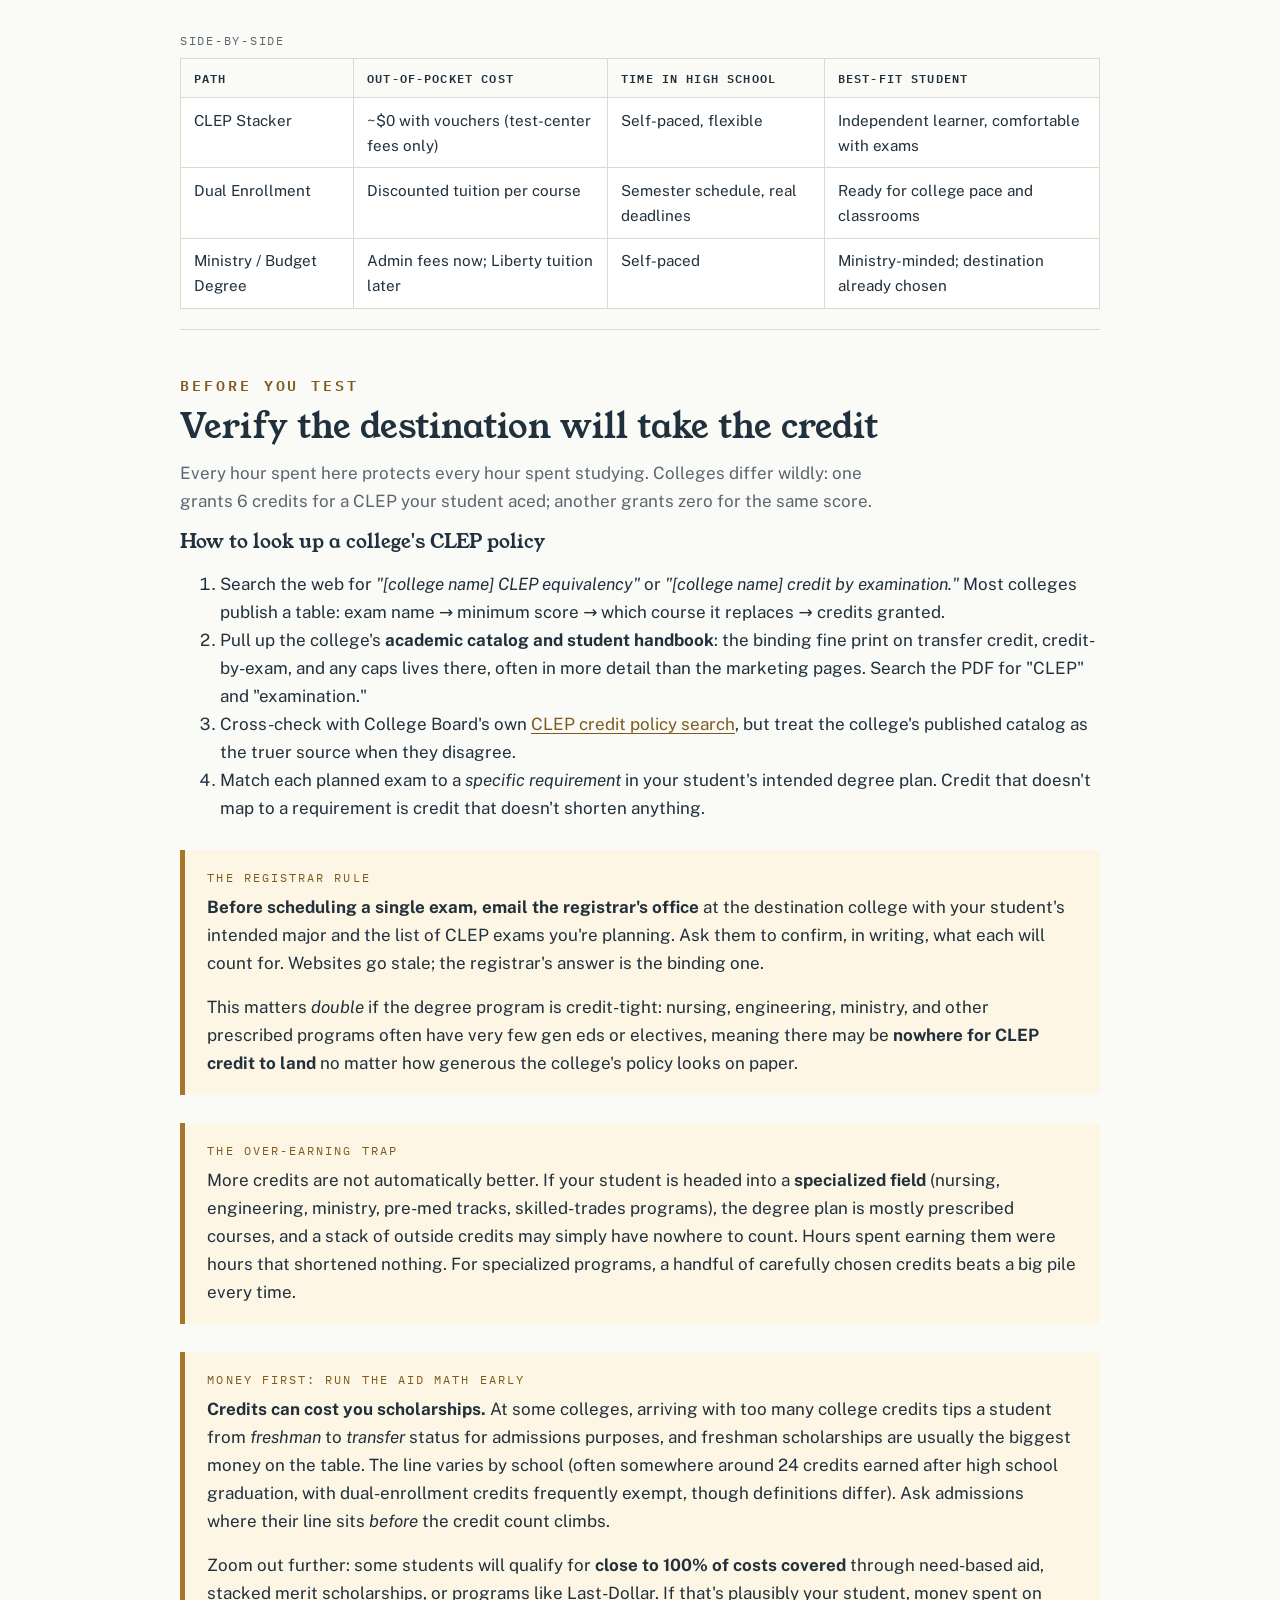
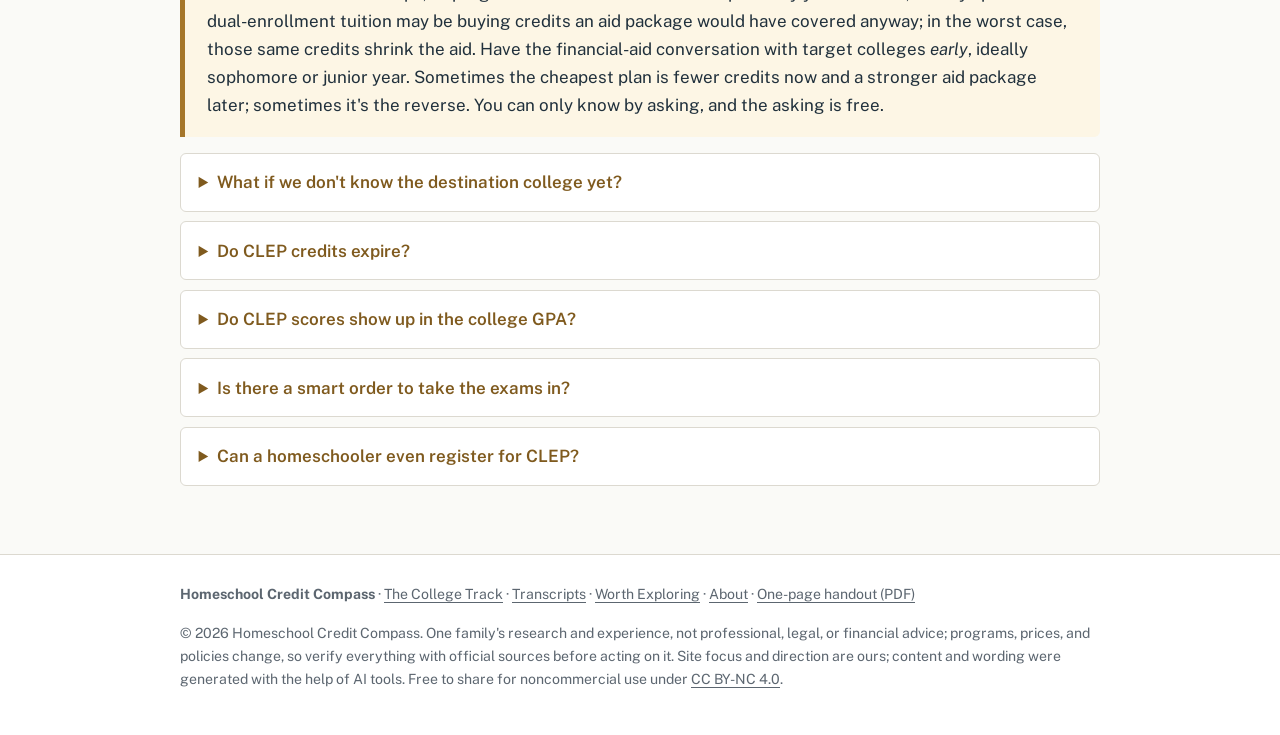
==== commit cd37246d: "Add files via upload" ====
--- a/index.html
+++ b/index.html
@@ -120,6 +120,14 @@
         <p><strong>At a test center</strong> (many community colleges host one) is the simple path: show up with ID, they handle the technology. <strong>Remote proctoring at home</strong> is legitimate but noticeably fussier. At the time of writing it requires a Windows laptop meeting College Board's specs, a quiet and tidy room you can 360°-scan on camera, a government ID check, and your phone positioned as a second monitoring camera for the whole session. None of it is hard, but it's not "click and go," so read the current requirements well before exam day. If a test center is within reasonable driving distance, it's usually the lower-stress choice.</p>
       </details>
       <details>
+        <summary>Central Iowa testing <span class="iowa-badge"><span class="flag" aria-hidden="true"><i class="b"></i><i class="w"></i><i class="r"></i></span>Iowa only</span></summary>
+        <p>Iowa Valley Community College District administers CLEP exams at <strong>Marshalltown Community College (MCC)</strong> and <strong>Ellsworth Community College (ECC)</strong> in Iowa Falls. Students create a CLEP account, purchase the exam from College Board, then schedule the sitting through MCC or ECC, and bring the CLEP registration ticket plus a government-issued photo ID on test day.</p>
+        <p><strong>Cost there:</strong> the $97 exam fee is paid to College Board, plus a <strong>$40 test administration fee</strong> paid to the testing location. If the exam was purchased with a Modern States voucher after completing the matching course, <strong>Modern States will reimburse that test center fee</strong>: submit the test center receipt, the score report, and the voucher number within one year of the exam date (reimbursement arrives by check, typically 8 to 10 weeks later). Between the voucher and the reimbursement, the whole exam can end up costing nothing out of pocket.</p>
+        <p>Iowa Valley accepts a score of 50 or better on roughly two dozen exams, mapped to specific MCC/ECC courses (American Government, College Algebra, both halves of U.S. History and Western Civilization, Introductory Psychology and Sociology, Principles of Macro- and Microeconomics, and more). Note their cap: <strong>no more than 30 CLEP credit hours may be applied toward an Associate of Arts degree</strong>, a good illustration of why the destination's policy matters. Not every CLEP exam is on their approved list.</p>
+        <p>Other Iowa community colleges administer CLEP as well, and this pattern (a modest administration fee, a published list of accepted exams, and a credit cap) is typical. Search for the nearest test center on College Board's site, then confirm the fee and accepted exams with that college directly.</p>
+        <p class="more"><a href="https://www.iavalley.edu/Documents/District/clep_ada_enhanced_v2.pdf" rel="noopener">Iowa Valley CLEP details (PDF)</a> · <a href="https://modernstates.org/test-center-reimbursement/" rel="noopener">Modern States reimbursement form</a></p>
+      </details>
+      <details>
         <summary>Sending scores, and a cap to watch</summary>
         <p>When your student registers, they can <strong>send scores to two colleges for free</strong>; additional transcripts ordered later cost <strong>about $20 each</strong> (per institution). If the destination is undecided, it's fine to send nowhere at test time and order a transcript later; College Board keeps scores on file for <strong>10 years</strong> from the test date.</p>
         <p>Also know that <strong>some colleges cap total credit-by-exam credits</strong>, e.g., "no more than 30 hours by examination toward a degree." The cap lives in the academic catalog, and it's one more thing to confirm with the registrar before planning a big exam stack.</p>
@@ -303,7 +311,7 @@
       <p>Start with the subject your student is strongest in; a first-exam win builds enormous confidence and proves the process end-to-end. Then work outward, timing each exam to land right after the matching high school coursework while the material is fresh, rather than batching them all senior year.</p>
     </details>
     <details>
-      <summary>Can a homeschooler register for CLEP?</summary>
+      <summary>Can a homeschooler even register for CLEP?</summary>
       <p>Yes: CLEP has no enrollment, age, or school-affiliation requirement. Your student registers directly with College Board like any adult test-taker. (Modern States accounts do require age 13+, but CLEP itself doesn't have an age requirement.)</p>
     </details>
   </div>
--- a/style.css
+++ b/style.css
@@ -597,3 +597,15 @@
 .iowa-badge .flag i.w { background: #fff; }
 .iowa-badge .flag i.r { background: #c8102e; }
 
+
+/* Iowa badge inline within a <summary> line */
+summary .iowa-badge {
+  margin-top: 0;
+  margin-left: 0.45rem;
+  font-size: 0.62rem;
+  padding: 0.18rem 0.6rem 0.18rem 0.4rem;
+  gap: 0.4rem;
+  vertical-align: middle;
+}
+summary .iowa-badge .flag { width: 17px; height: 12px; }
+summary .iowa-badge .flag i { width: 5.67px; }
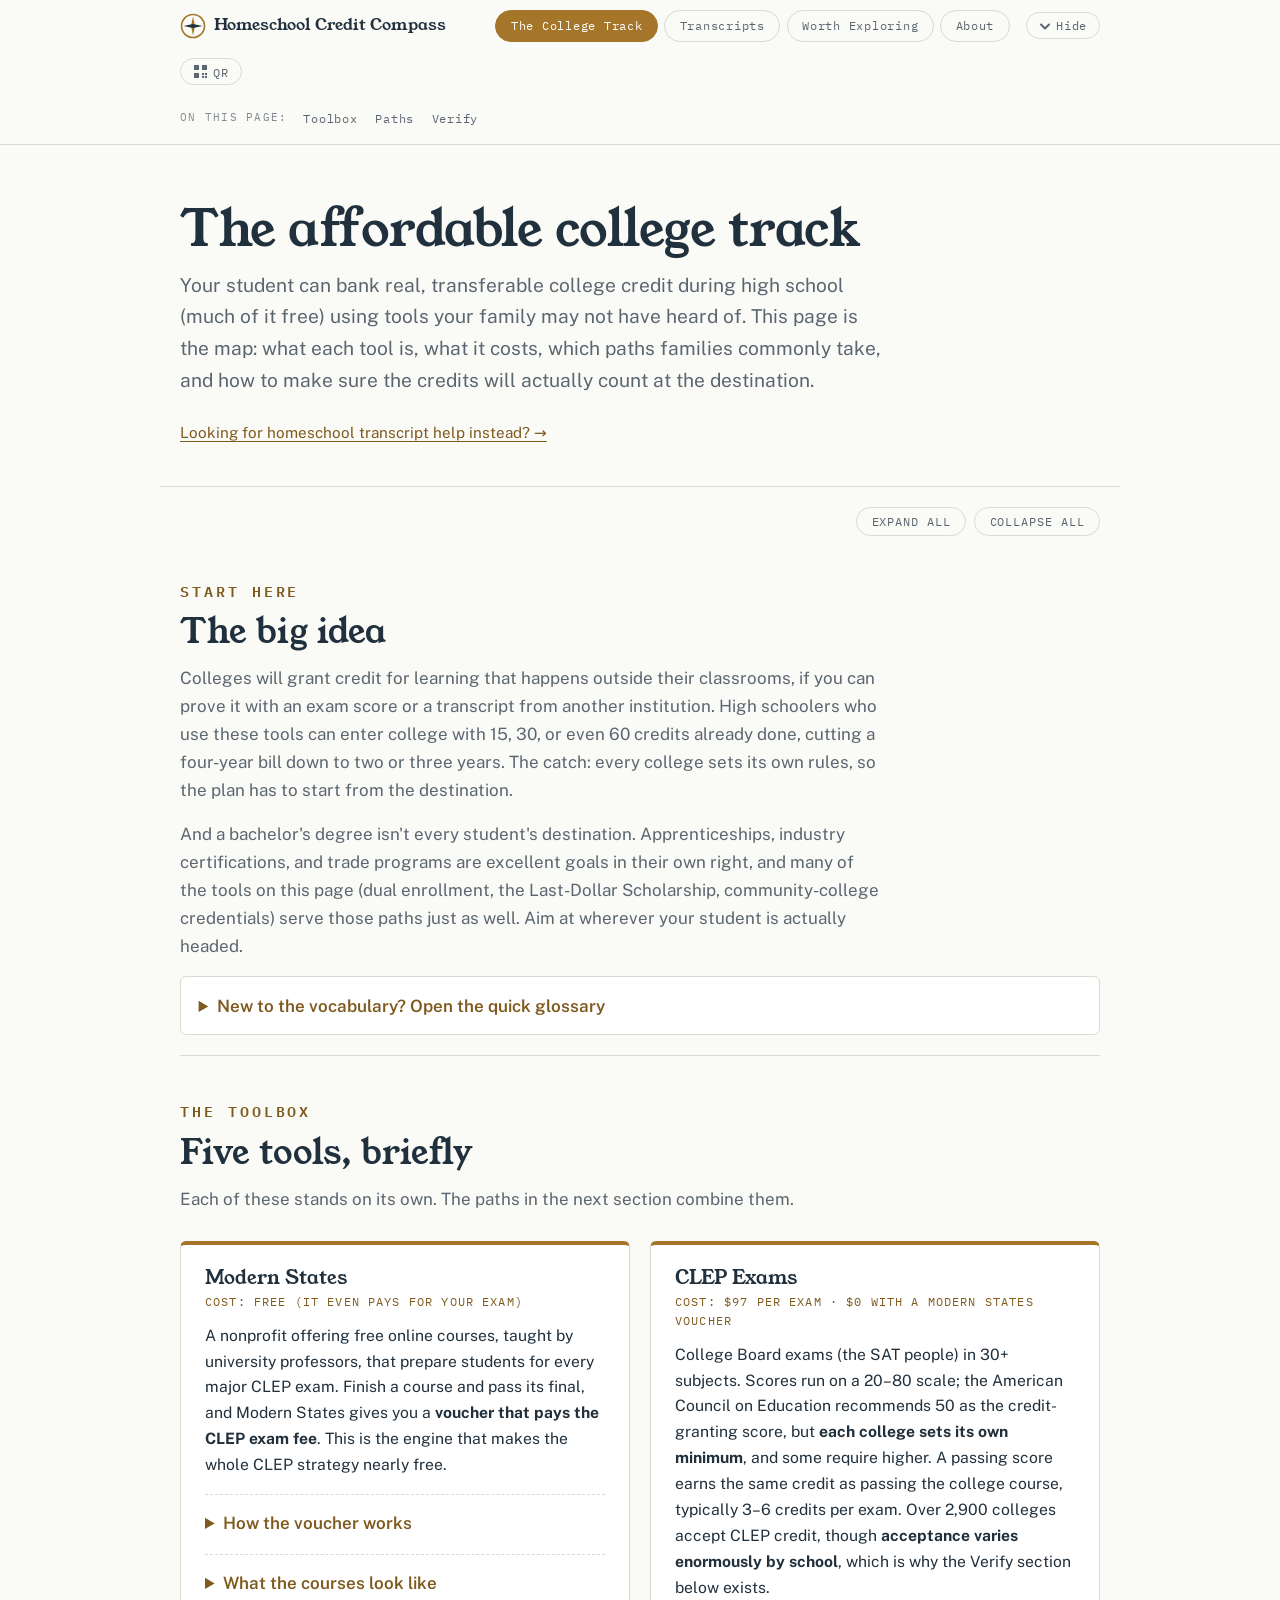
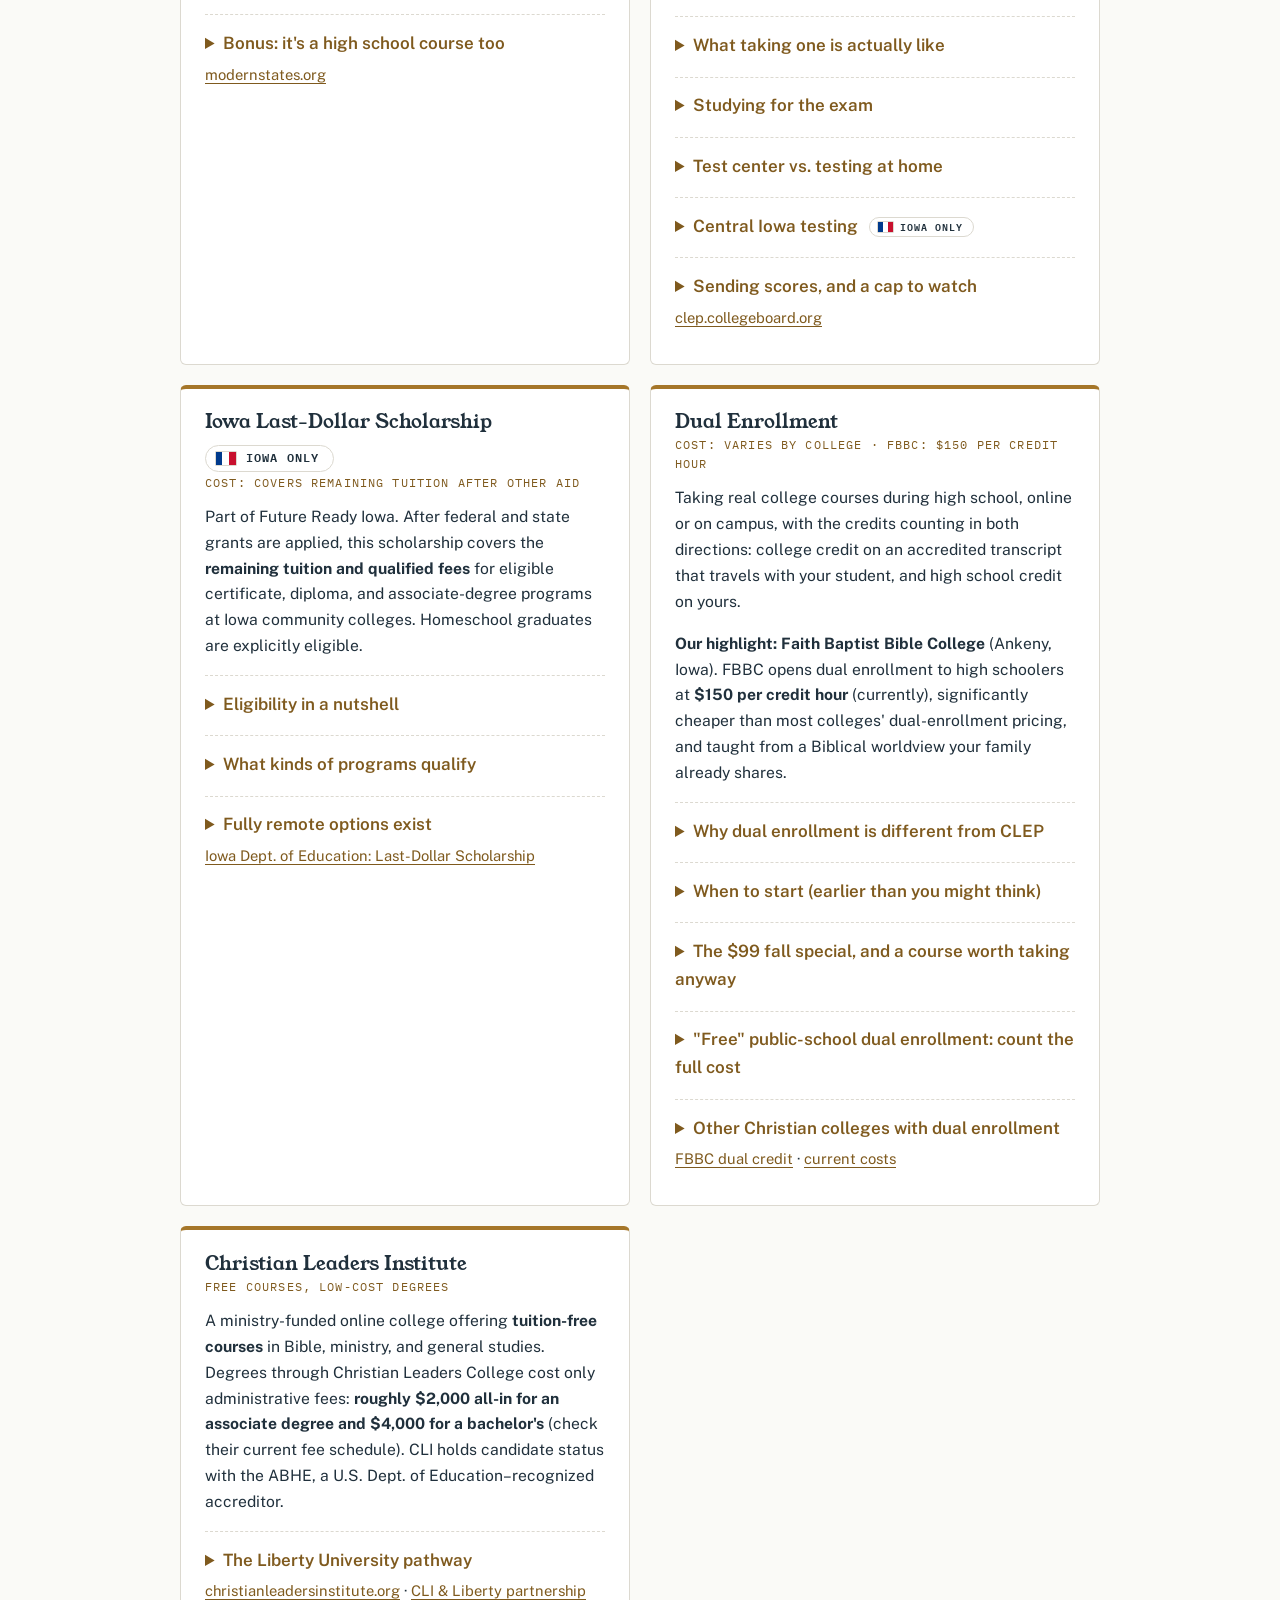
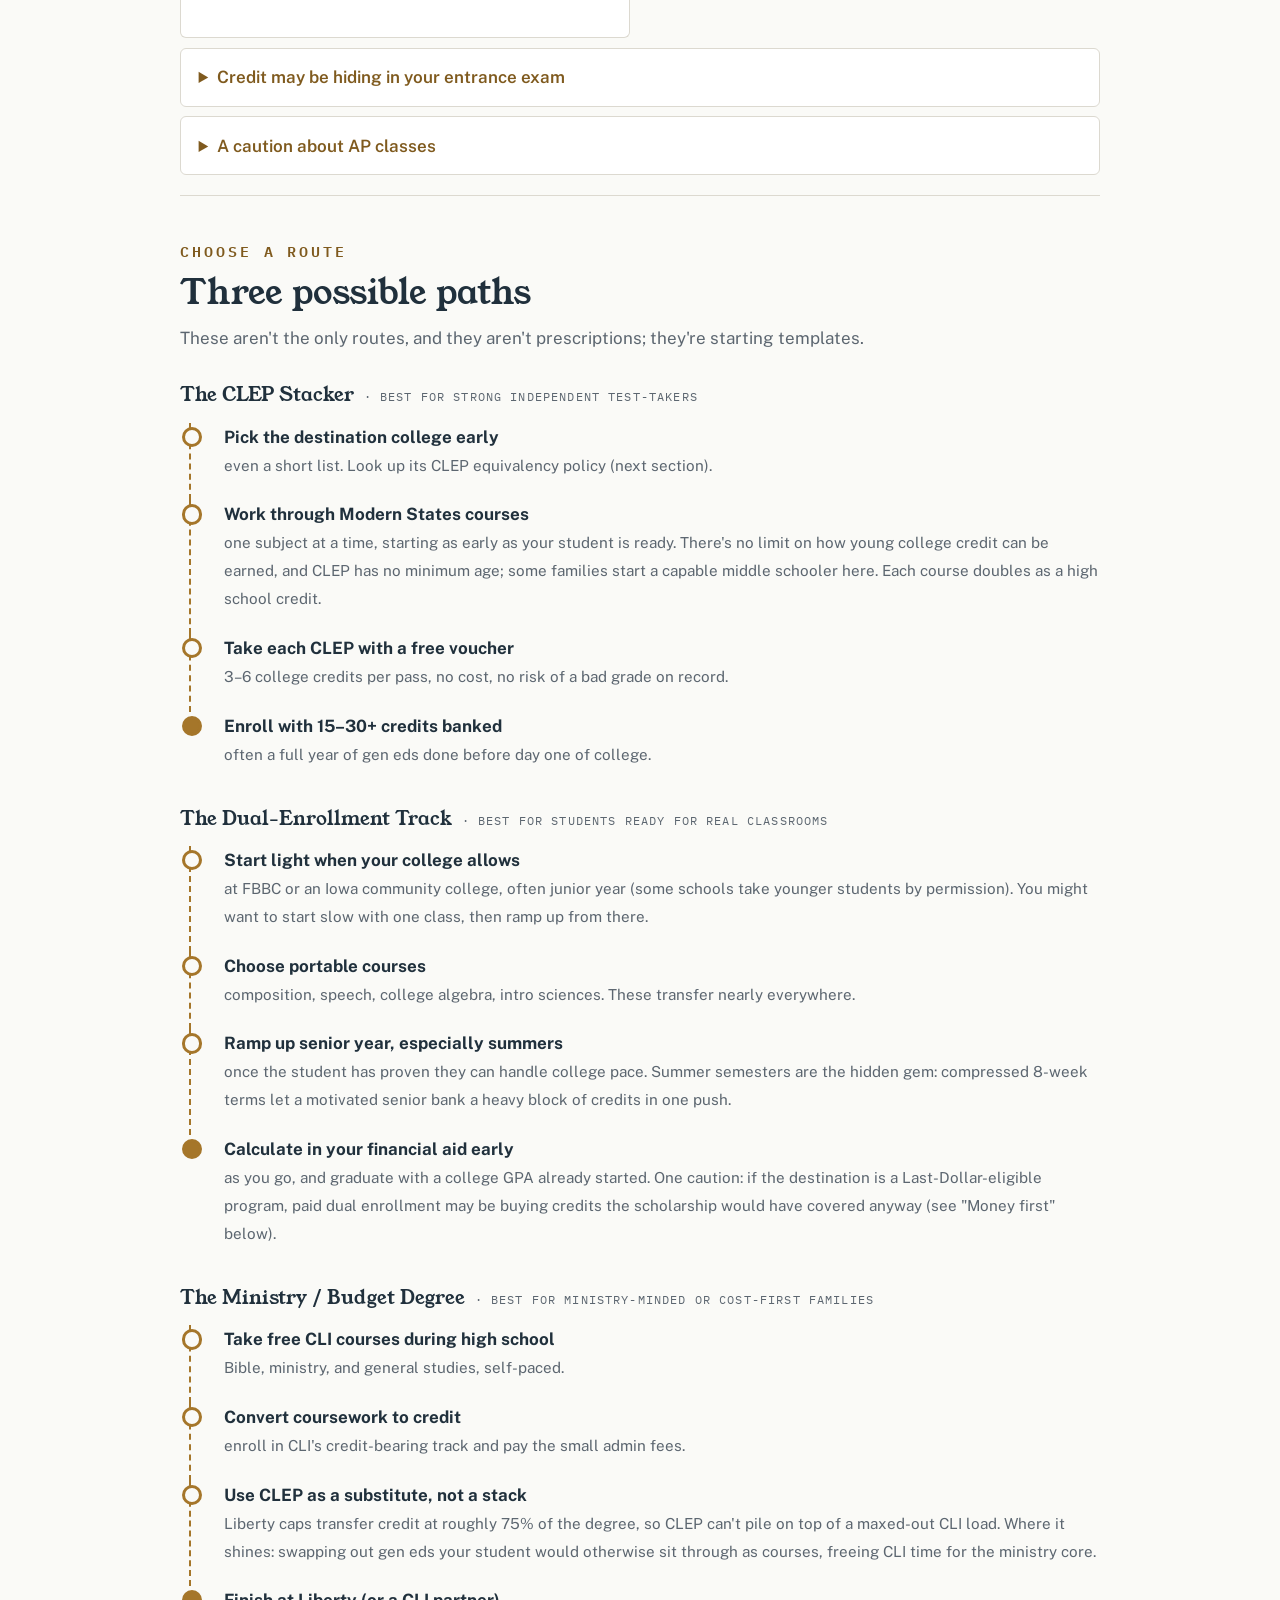
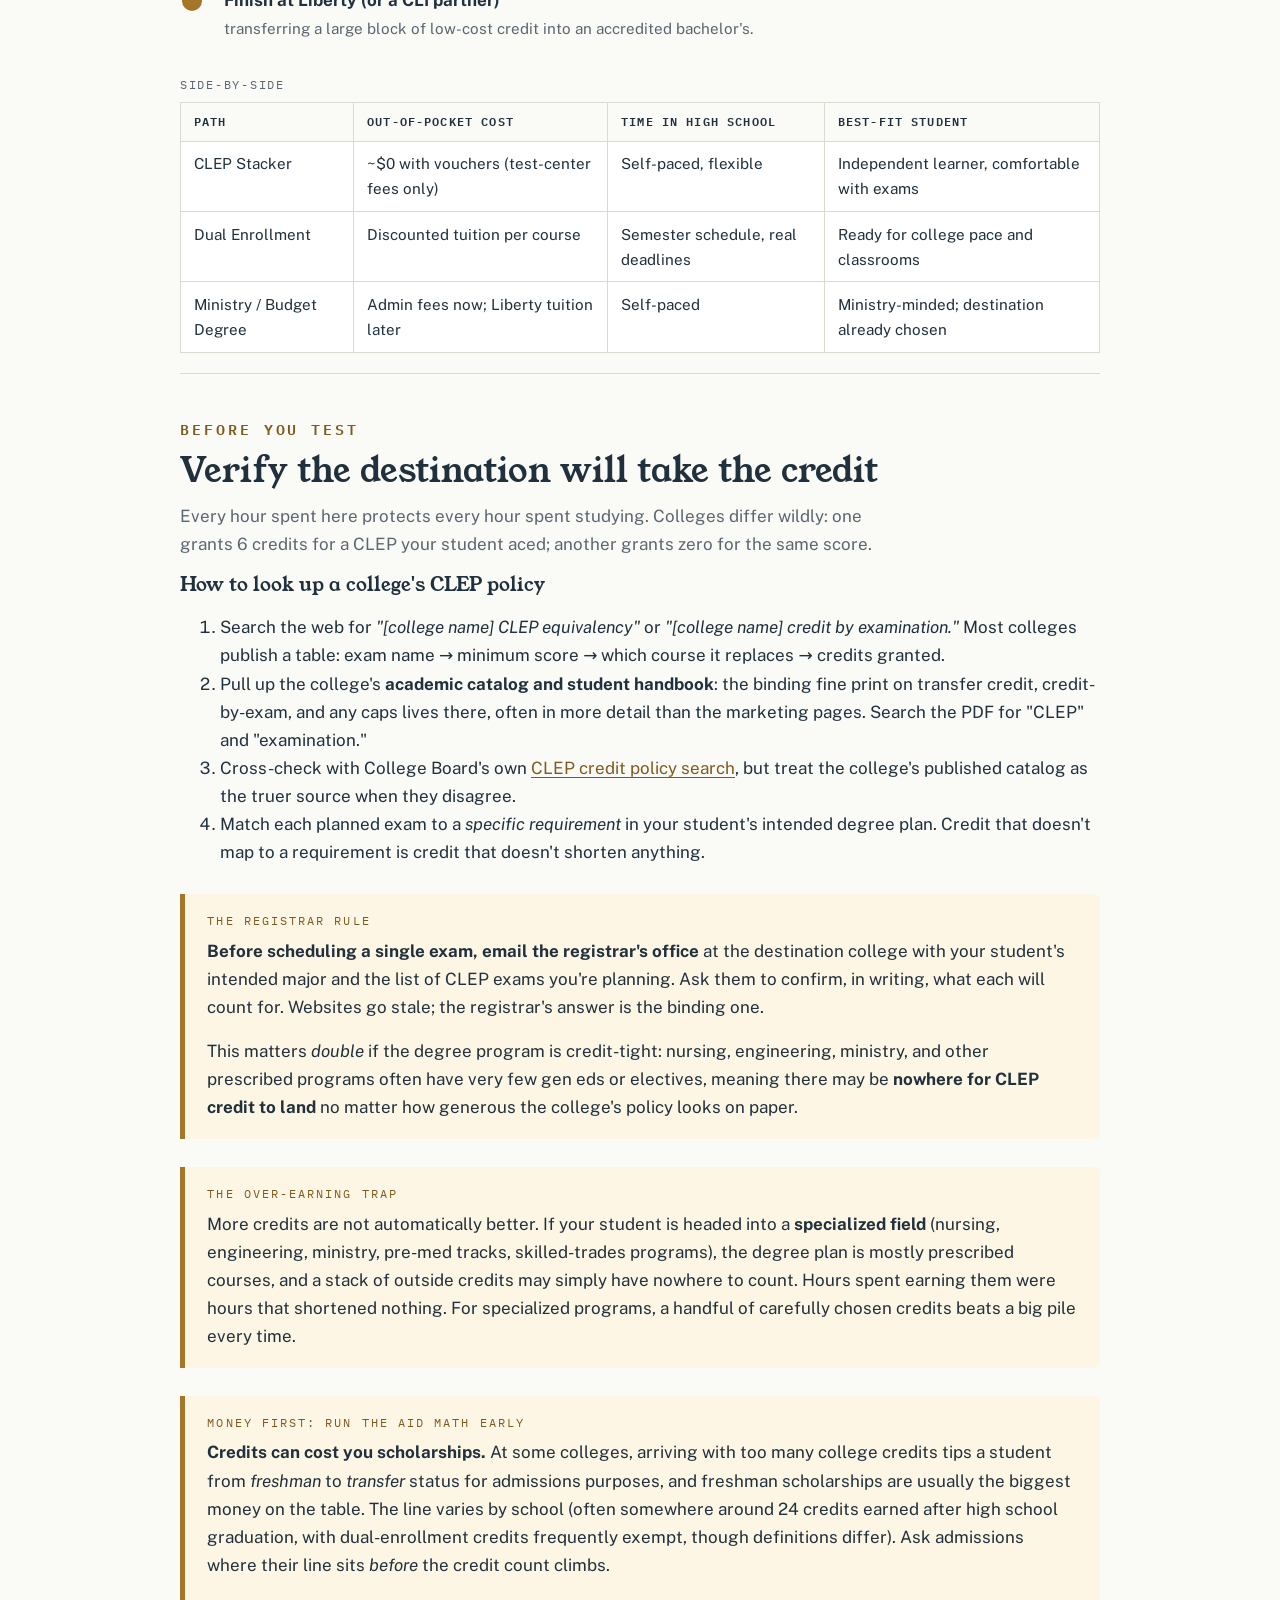
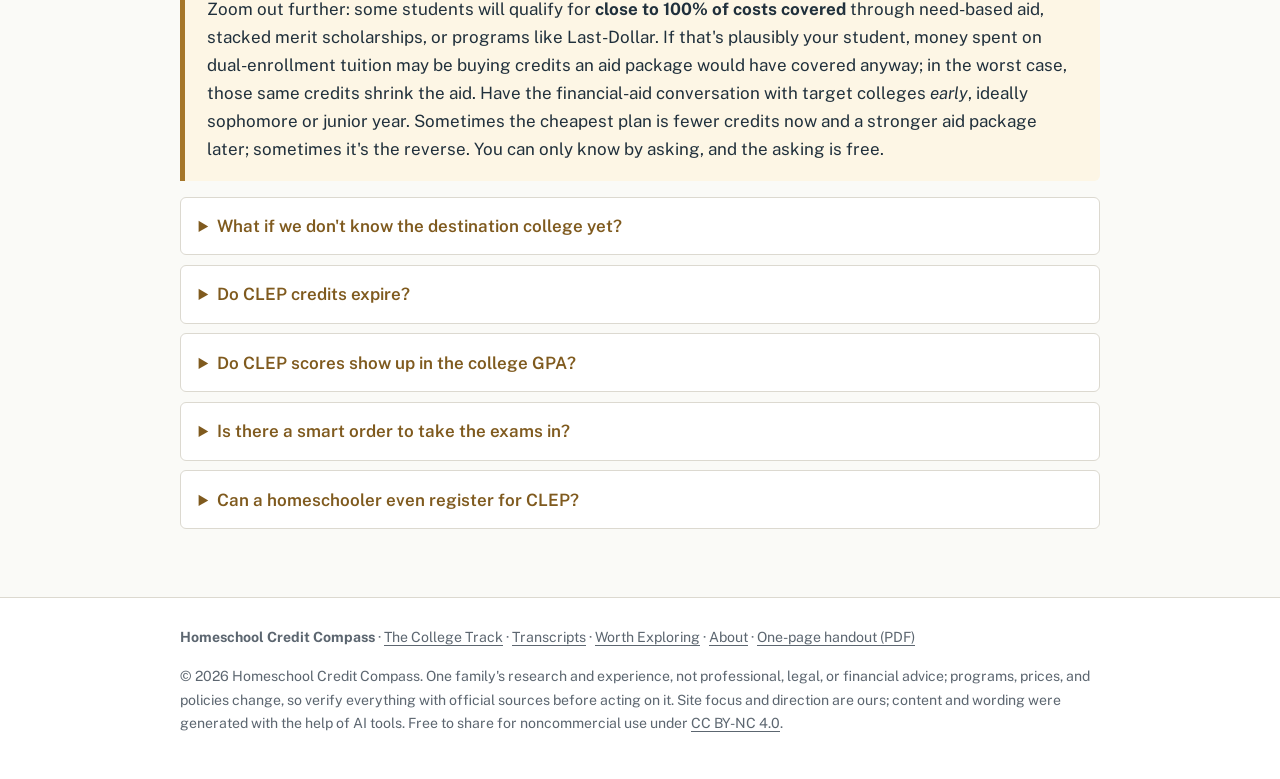
==== commit 7a01eb2b: "Add files via upload" ====
--- a/index.html
+++ b/index.html
@@ -26,12 +26,16 @@
       </svg>
       Homeschool Credit Compass
     </a>
-    <div class="nav-pages">
+    <div class="nav-pages" id="nav-pages">
       <a class="navlink" href="index.html" aria-current="page">The College Track</a>
       <a class="navlink" href="transcripts.html">Transcripts</a>
       <a class="navlink" href="explore.html">Worth Exploring</a>
       <a class="navlink" href="about.html">About</a>
     </div>
+    <button type="button" class="nav-toggle no-print" id="nav-toggle" aria-expanded="true" aria-controls="nav-pages" title="Collapse navigation">
+      <svg width="12" height="12" viewBox="0 0 12 12" aria-hidden="true"><path d="M2 4.5 L6 8.5 L10 4.5" fill="none" stroke="currentColor" stroke-width="2" stroke-linecap="round" stroke-linejoin="round"/></svg>
+      <span class="nav-toggle-label">Hide</span>
+    </button>
     <button type="button" class="qr-btn no-print" id="qr-open" aria-haspopup="dialog" aria-label="Show QR code for this site">
       <svg width="13" height="13" viewBox="0 0 13 13" aria-hidden="true"><g fill="currentColor"><rect x="0" y="0" width="5" height="5"/><rect x="8" y="0" width="5" height="5"/><rect x="0" y="8" width="5" height="5"/><rect x="8" y="8" width="2" height="2"/><rect x="11" y="11" width="2" height="2"/><rect x="8" y="11" width="2" height="2"/><rect x="11" y="8" width="2" height="2"/></g></svg>
       QR
@@ -100,7 +104,7 @@
         <summary>Bonus: it's a high school course too</summary>
         <p>A completed Modern States course is a defensible entry on the homeschool transcript in its own right: a structured, college-level curriculum with graded assessments. Pair it with the CLEP pass and you've documented one effort twice: high school credit on the transcript, college credit at the destination. (See the Transcripts page for how to record it.)</p>
       </details>
-      <p class="more"><a href="https://modernstates.org/" rel="noopener">modernstates.org</a></p>
+      <p class="more"><a href="https://modernstates.org/" target="_blank" rel="noopener">modernstates.org</a></p>
     </article>
 
     <article class="card">
@@ -125,14 +129,14 @@
         <p><strong>Cost there:</strong> the $97 exam fee is paid to College Board, plus a <strong>$40 test administration fee</strong> paid to the testing location. If the exam was purchased with a Modern States voucher after completing the matching course, <strong>Modern States will reimburse that test center fee</strong>: submit the test center receipt, the score report, and the voucher number within one year of the exam date (reimbursement arrives by check, typically 8 to 10 weeks later). Between the voucher and the reimbursement, the whole exam can end up costing nothing out of pocket.</p>
         <p>Iowa Valley accepts a score of 50 or better on roughly two dozen exams, mapped to specific MCC/ECC courses (American Government, College Algebra, both halves of U.S. History and Western Civilization, Introductory Psychology and Sociology, Principles of Macro- and Microeconomics, and more). Note their cap: <strong>no more than 30 CLEP credit hours may be applied toward an Associate of Arts degree</strong>, a good illustration of why the destination's policy matters. Not every CLEP exam is on their approved list.</p>
         <p>Other Iowa community colleges administer CLEP as well, and this pattern (a modest administration fee, a published list of accepted exams, and a credit cap) is typical. Search for the nearest test center on College Board's site, then confirm the fee and accepted exams with that college directly.</p>
-        <p class="more"><a href="https://www.iavalley.edu/Documents/District/clep_ada_enhanced_v2.pdf" rel="noopener">Iowa Valley CLEP details (PDF)</a> · <a href="https://modernstates.org/test-center-reimbursement/" rel="noopener">Modern States reimbursement form</a></p>
+        <p class="more"><a href="https://www.iavalley.edu/Documents/District/clep_ada_enhanced_v2.pdf" target="_blank" rel="noopener">Iowa Valley CLEP details (PDF)</a> · <a href="https://modernstates.org/test-center-reimbursement/" target="_blank" rel="noopener">Modern States reimbursement form</a></p>
       </details>
       <details>
         <summary>Sending scores, and a cap to watch</summary>
         <p>When your student registers, they can <strong>send scores to two colleges for free</strong>; additional transcripts ordered later cost <strong>about $20 each</strong> (per institution). If the destination is undecided, it's fine to send nowhere at test time and order a transcript later; College Board keeps scores on file for <strong>10 years</strong> from the test date.</p>
         <p>Also know that <strong>some colleges cap total credit-by-exam credits</strong>, e.g., "no more than 30 hours by examination toward a degree." The cap lives in the academic catalog, and it's one more thing to confirm with the registrar before planning a big exam stack.</p>
       </details>
-      <p class="more"><a href="https://clep.collegeboard.org/" rel="noopener">clep.collegeboard.org</a></p>
+      <p class="more"><a href="https://clep.collegeboard.org/" target="_blank" rel="noopener">clep.collegeboard.org</a></p>
     </article>
 
     <article class="card">
@@ -152,7 +156,7 @@
         <summary>Fully remote options exist</summary>
         <p>You don't necessarily have to live near the campus: some Iowa community colleges offer eligible programs <strong>fully online</strong>; Northwest Iowa Community College (NCC), for example, is known for its remote programs. For a rural family, that can mean a nearly tuition-free, in-demand credential earned from the kitchen table. Ask each college which of its Last-Dollar-eligible programs can be completed remotely.</p>
       </details>
-      <p class="more"><a href="https://educate.iowa.gov/higher-ed/financial-aid/scholarships-grants/last-dollar" rel="noopener">Iowa Dept. of Education: Last-Dollar Scholarship</a></p>
+      <p class="more"><a href="https://educate.iowa.gov/higher-ed/financial-aid/scholarships-grants/last-dollar" target="_blank" rel="noopener">Iowa Dept. of Education: Last-Dollar Scholarship</a></p>
     </article>
 
     <article class="card">
@@ -183,7 +187,7 @@
         <summary>Other Christian colleges with dual enrollment</summary>
         <p>FBBC isn't the only option. Cedarville University, Bob Jones University, Colorado Christian University, and Grand Canyon University all run online dual-enrollment programs with solid reputations among homeschoolers, and many denominational colleges offer one too, so it's worth asking any Christian college on your student's radar. Compare per-credit rates, course selection, and (as always) how the credits will transfer to the likely destination.</p>
       </details>
-      <p class="more"><a href="https://faith.edu/academics/#dual-credit" rel="noopener">FBBC dual credit</a> · <a href="https://faith.edu/finances/#cost" rel="noopener">current costs</a></p>
+      <p class="more"><a href="https://faith.edu/academics/#dual-credit" target="_blank" rel="noopener">FBBC dual credit</a> · <a href="https://faith.edu/finances/#cost" target="_blank" rel="noopener">current costs</a></p>
     </article>
 
     <article class="card">
@@ -195,7 +199,7 @@
         <p>CLI has a formal partnership with Liberty University: CLI credits can transfer into Liberty's online bachelor's programs (their B.S. in Interdisciplinary Studies is a flexible landing spot), and CLI degree-holders can use them for Liberty graduate admissions. Liberty permits a large share of a bachelor's degree to arrive as transfer credit, so families stack cheap CLI credits and finish an accredited degree at a fraction of sticker price. Credits must still meet Liberty's normal transfer rules: grade, content, fit with the degree.</p>
         <p><strong>Honest caveat:</strong> outside CLI's partner schools, transferability is limited. Treat CLI as a targeted play: great if Liberty or another partner is the destination, not a universal credit bank.</p>
       </details>
-      <p class="more"><a href="https://www.christianleadersinstitute.org/" rel="noopener">christianleadersinstitute.org</a> · <a href="https://www.christianleadersinstitute.org/liberty-university-partners-with-christian-leaders-institute/" rel="noopener">CLI &amp; Liberty partnership</a></p>
+      <p class="more"><a href="https://www.christianleadersinstitute.org/" target="_blank" rel="noopener">christianleadersinstitute.org</a> · <a href="https://www.christianleadersinstitute.org/liberty-university-partners-with-christian-leaders-institute/" target="_blank" rel="noopener">CLI &amp; Liberty partnership</a></p>
     </article>
 
   </div>
@@ -272,7 +276,7 @@
   <ol>
     <li>Search the web for <em>"[college name] CLEP equivalency"</em> or <em>"[college name] credit by examination."</em> Most colleges publish a table: exam name → minimum score → which course it replaces → credits granted.</li>
     <li>Pull up the college's <strong>academic catalog and student handbook</strong>: the binding fine print on transfer credit, credit-by-exam, and any caps lives there, often in more detail than the marketing pages. Search the PDF for "CLEP" and "examination."</li>
-    <li>Cross-check with College Board's own <a href="https://clep.collegeboard.org/clep-college-credit-policy-search" rel="noopener">CLEP credit policy search</a>, but treat the college's published catalog as the truer source when they disagree.</li>
+    <li>Cross-check with College Board's own <a href="https://clep.collegeboard.org/clep-college-credit-policy-search" target="_blank" rel="noopener">CLEP credit policy search</a>, but treat the college's published catalog as the truer source when they disagree.</li>
     <li>Match each planned exam to a <em>specific requirement</em> in your student's intended degree plan. Credit that doesn't map to a requirement is credit that doesn't shorten anything.</li>
   </ol>
 
@@ -328,7 +332,7 @@
 <footer>
   <div class="inner">
     <p><strong>Homeschool Credit Compass</strong> · <a href="index.html">The College Track</a> · <a href="transcripts.html">Transcripts</a> · <a href="explore.html">Worth Exploring</a> · <a href="about.html">About</a> · <a href="samples/handout.pdf" target="_blank" rel="noopener">One-page handout (PDF)</a></p>
-    <p>© 2026 Homeschool Credit Compass. One family's research and experience, not professional, legal, or financial advice; programs, prices, and policies change, so verify everything with official sources before acting on it. Site focus and direction are ours; content and wording were generated with the help of AI tools. Free to share for noncommercial use under <a href="https://creativecommons.org/licenses/by-nc/4.0/" rel="license noopener">CC BY-NC 4.0</a>.</p>
+    <p>© 2026 Homeschool Credit Compass. One family's research and experience, not professional, legal, or financial advice; programs, prices, and policies change, so verify everything with official sources before acting on it. Site focus and direction are ours; content and wording were generated with the help of AI tools. Free to share for noncommercial use under <a href="https://creativecommons.org/licenses/by-nc/4.0/" target="_blank" rel="license noopener">CC BY-NC 4.0</a>.</p>
   </div>
 </footer>
 
@@ -346,6 +350,52 @@
   window.addEventListener('afterprint', () => { [...all()].forEach((d, i) => d.open = wasOpen[i]); });
 </script>
 
+<script>
+  // Deep-link anchors: give headings stable ids and a clickable # link.
+  (function () {
+    const slug = s => s.toLowerCase().trim()
+      .replace(/[^\w\s-]/g, '').replace(/\s+/g, '-').replace(/-+/g, '-');
+    const used = new Set();
+    document.querySelectorAll('main h2, main h3, .hero h1').forEach(h => {
+      if (!h.id) {
+        let base = slug(h.textContent) || 'section', id = base, n = 2;
+        while (used.has(id) || document.getElementById(id)) { id = base + '-' + n++; }
+        h.id = id;
+      }
+      used.add(h.id);
+      if (h.querySelector('.anchor')) return;
+      const a = document.createElement('a');
+      a.className = 'anchor no-print';
+      a.href = '#' + h.id;
+      a.setAttribute('aria-label', 'Link to this section');
+      a.textContent = '#';
+      h.appendChild(a);
+    });
+  })();
+
+  // Collapsible top bar: more screen room when zoomed in or presenting.
+  (function () {
+    const nav = document.querySelector('.site-nav');
+    const btn = document.getElementById('nav-toggle');
+    if (!nav || !btn) return;
+    const label = btn.querySelector('.nav-toggle-label');
+    const apply = collapsed => {
+      nav.classList.toggle('collapsed', collapsed);
+      btn.setAttribute('aria-expanded', String(!collapsed));
+      btn.title = collapsed ? 'Show navigation' : 'Collapse navigation';
+      if (label) label.textContent = collapsed ? 'Menu' : 'Hide';
+    };
+    let start = false;
+    try { start = localStorage.getItem('hcc-nav-collapsed') === '1'; } catch (e) {}
+    apply(start);
+    btn.addEventListener('click', () => {
+      const collapsed = !nav.classList.contains('collapsed');
+      apply(collapsed);
+      try { localStorage.setItem('hcc-nav-collapsed', collapsed ? '1' : '0'); } catch (e) {}
+    });
+  })();
+</script>
+
 <script data-goatcounter="https://homeschoolcreditcompass.goatcounter.com/count"
         async src="//gc.zgo.at/count.js"></script>
 </body>
--- a/style.css
+++ b/style.css
@@ -609,3 +609,50 @@
 }
 summary .iowa-badge .flag { width: 17px; height: 12px; }
 summary .iowa-badge .flag i { width: 5.67px; }
+
+/* ---- collapsible top bar ---- */
+.nav-toggle {
+  display: inline-flex;
+  align-items: center;
+  gap: 0.35rem;
+  font-family: "IBM Plex Mono", ui-monospace, monospace;
+  font-size: 0.72rem;
+  letter-spacing: 0.06em;
+  background: none;
+  border: 1px solid var(--line);
+  border-radius: 999px;
+  color: var(--muted);
+  padding: 0.3rem 0.75rem;
+  cursor: pointer;
+}
+.nav-toggle:hover { border-color: var(--accent); color: var(--accent-dark); }
+.nav-toggle svg { transition: transform 0.15s ease; }
+.site-nav.collapsed .nav-toggle svg { transform: rotate(-90deg); }
+.site-nav.collapsed .nav-pages,
+.site-nav.collapsed .nav-anchors { display: none; }
+.site-nav.collapsed .inner { padding-top: 0.35rem; padding-bottom: 0.35rem; }
+@media (prefers-reduced-motion: reduce) {
+  .nav-toggle svg { transition: none; }
+}
+
+/* ---- heading anchor links (deep links) ---- */
+.anchor {
+  margin-left: 0.4rem;
+  font-family: "IBM Plex Mono", ui-monospace, monospace;
+  font-size: 0.7em;
+  font-weight: 400;
+  color: var(--accent);
+  text-decoration: none;
+  opacity: 0;
+  transition: opacity 0.12s ease;
+}
+h1:hover .anchor,
+h2:hover .anchor,
+h3:hover .anchor,
+.anchor:focus { opacity: 1; }
+.anchor:hover { color: var(--ink); }
+@media (prefers-reduced-motion: reduce) {
+  .anchor { transition: none; }
+}
+/* keep anchored headings clear of the sticky bar */
+:target { scroll-margin-top: 5rem; }
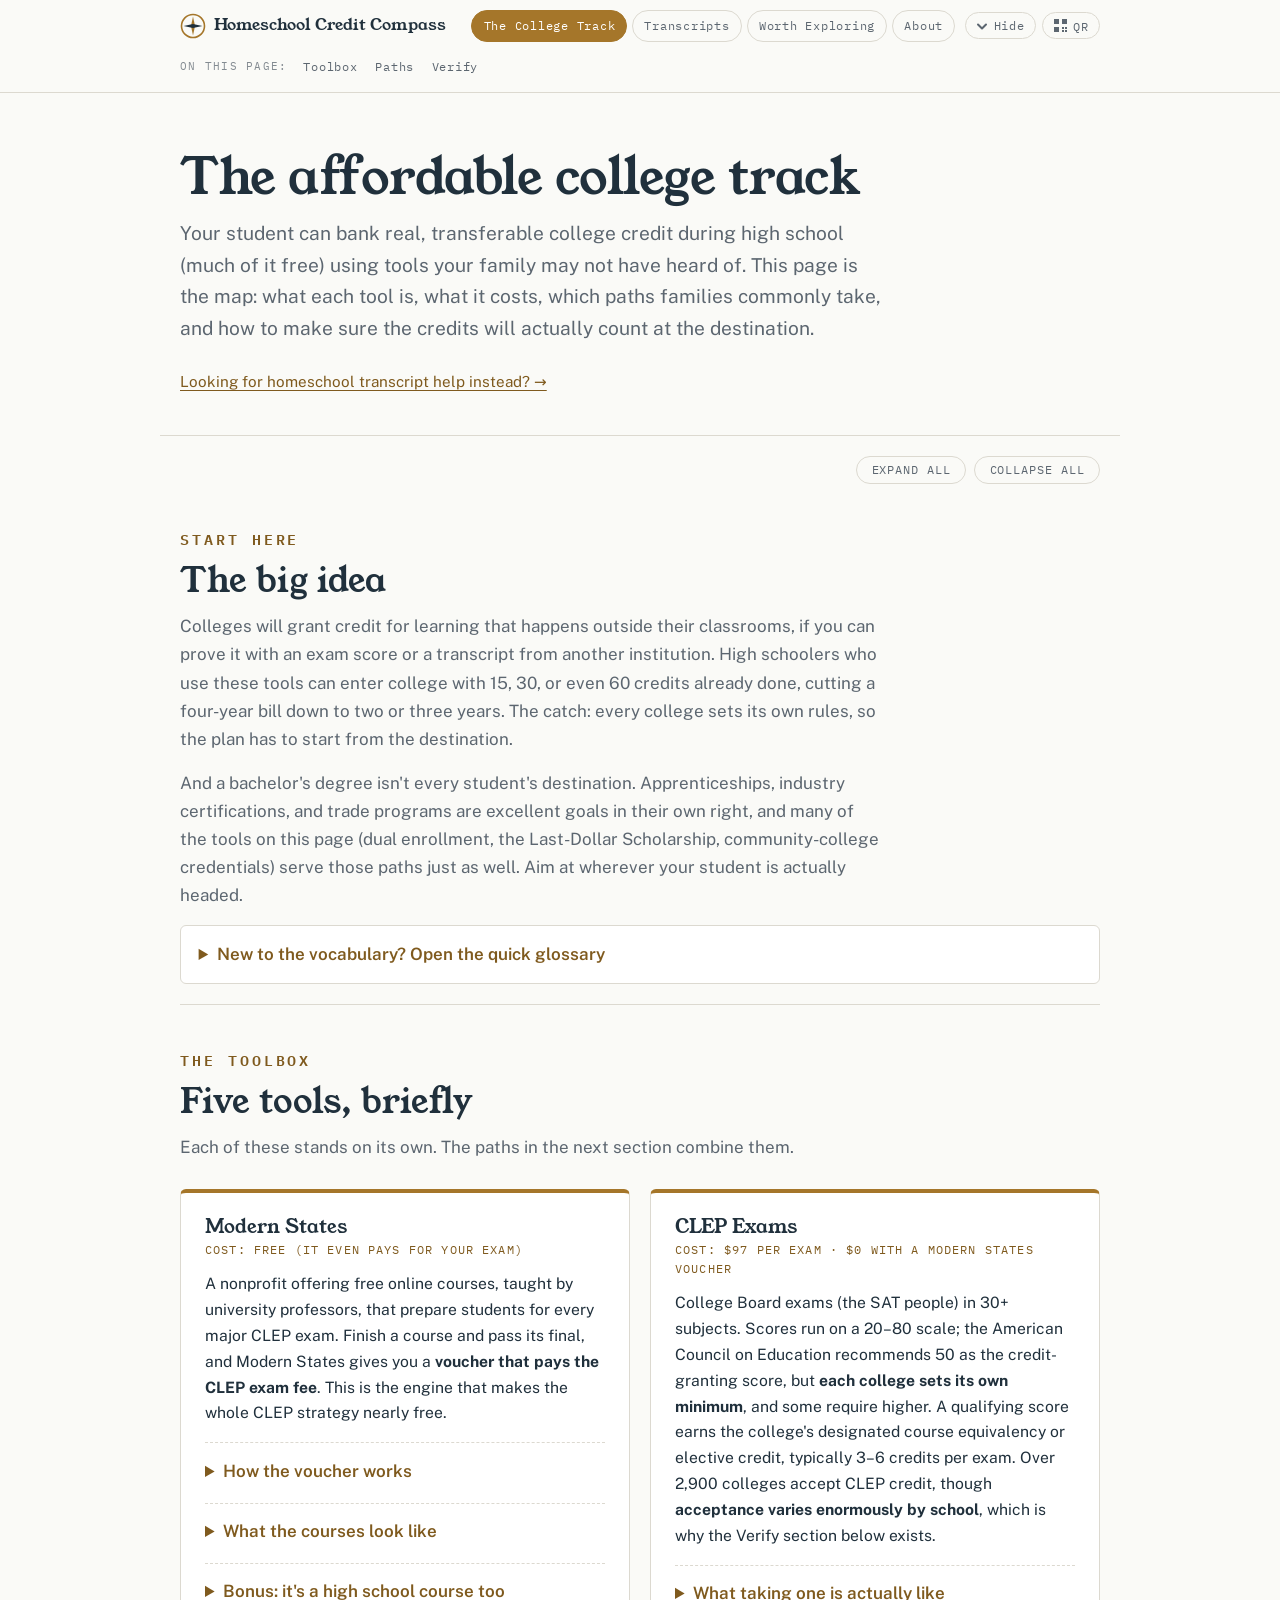
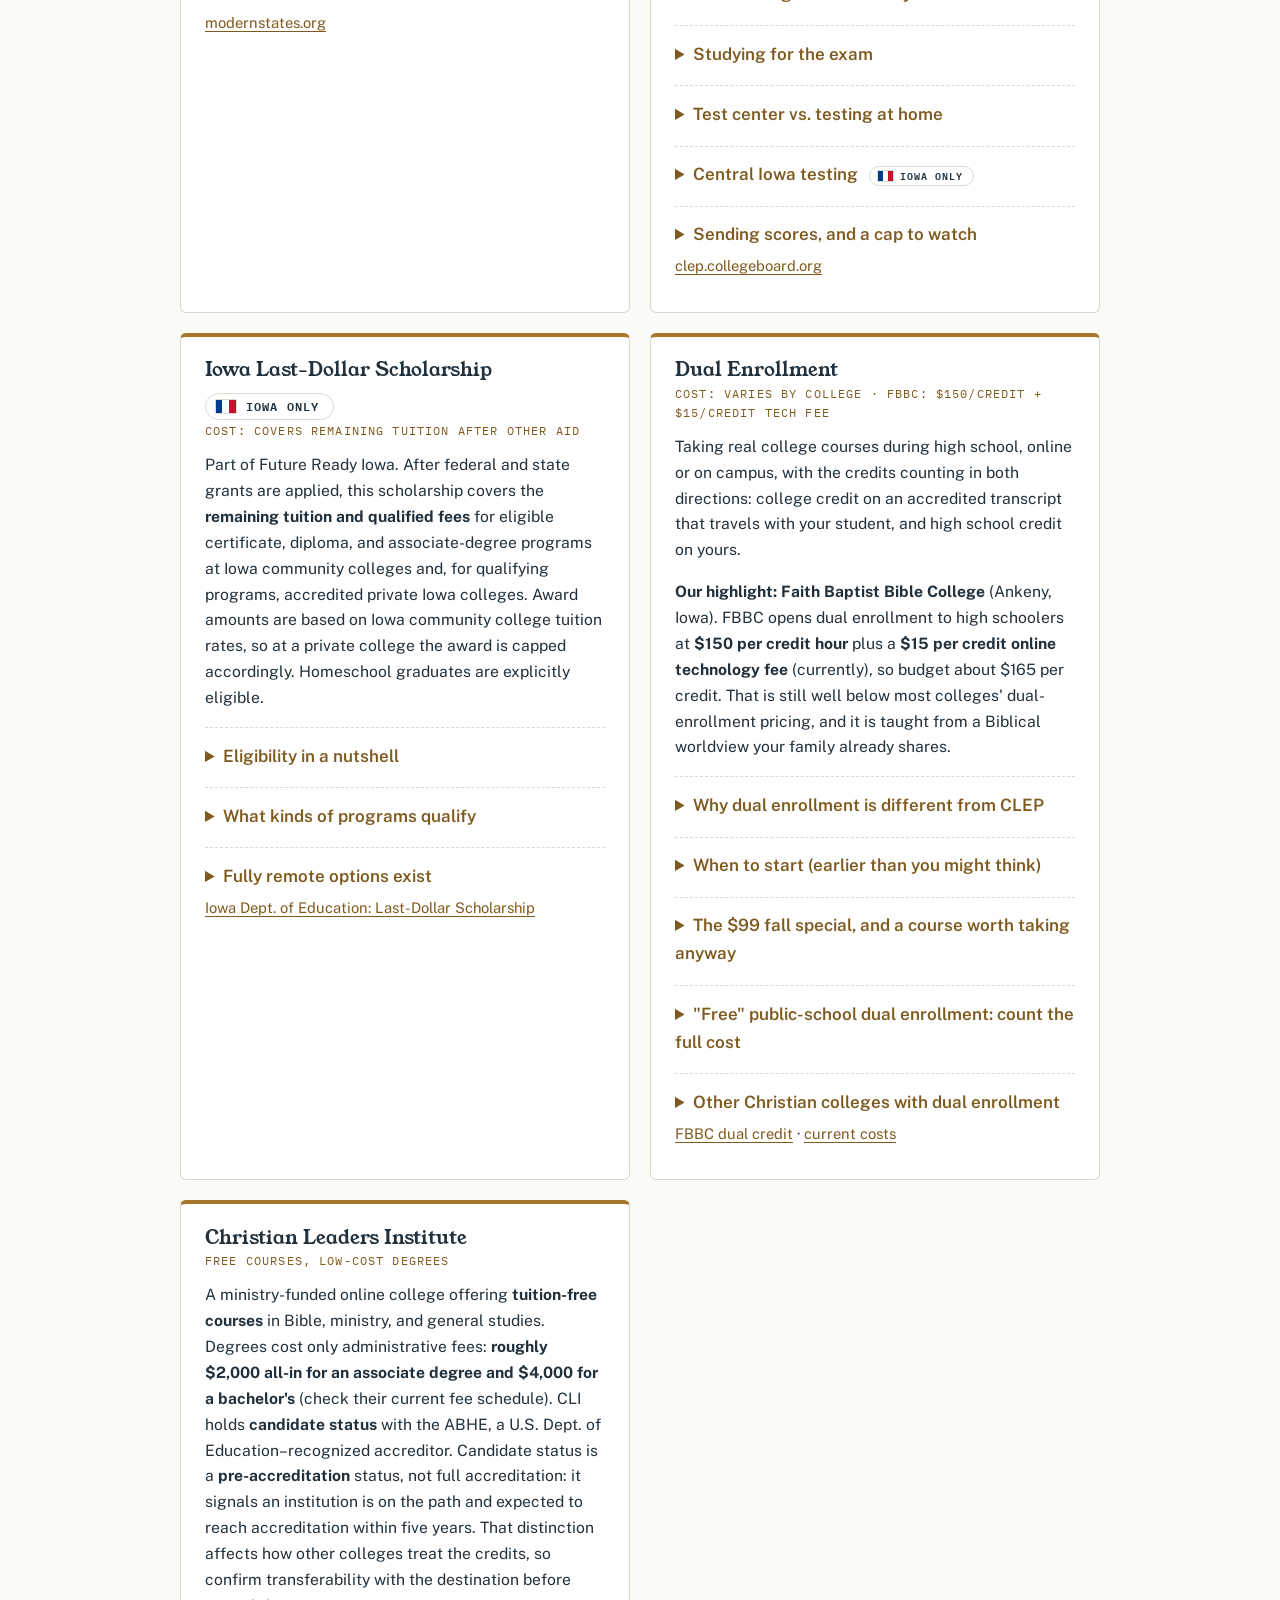
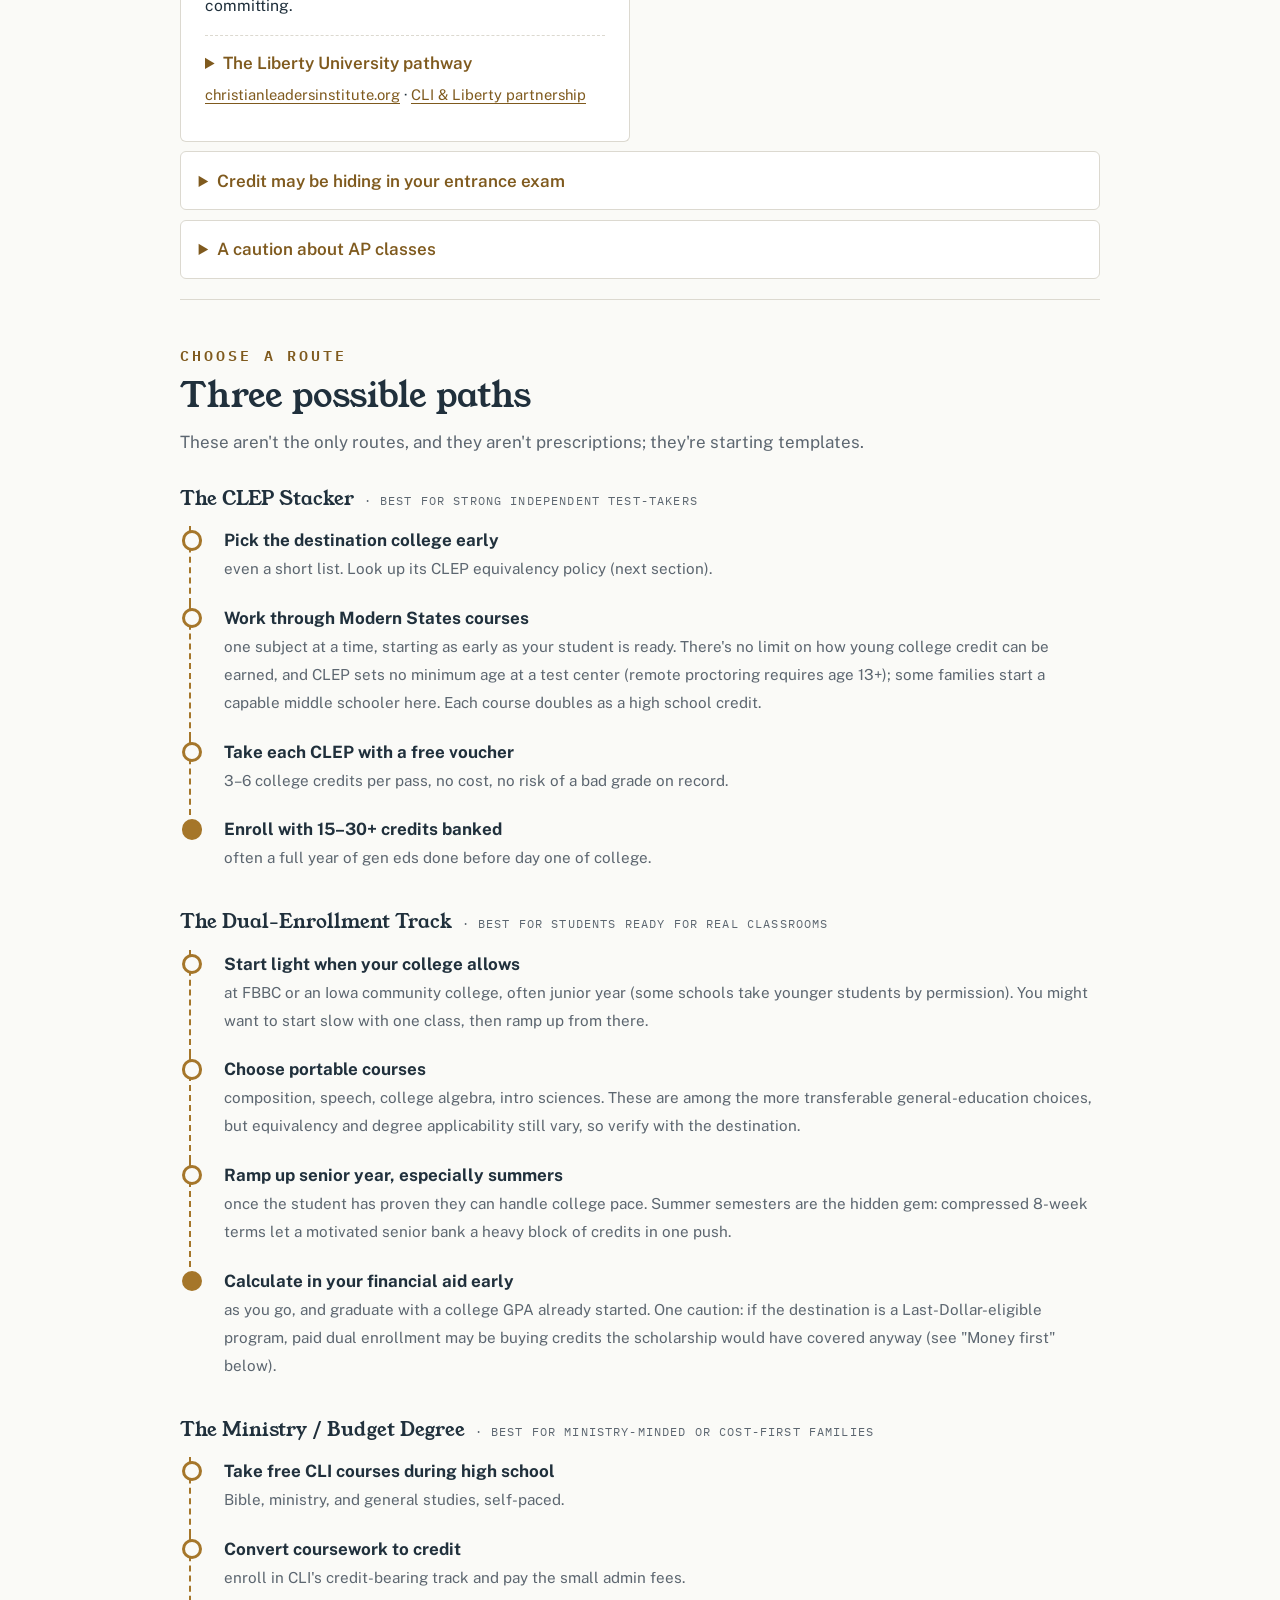
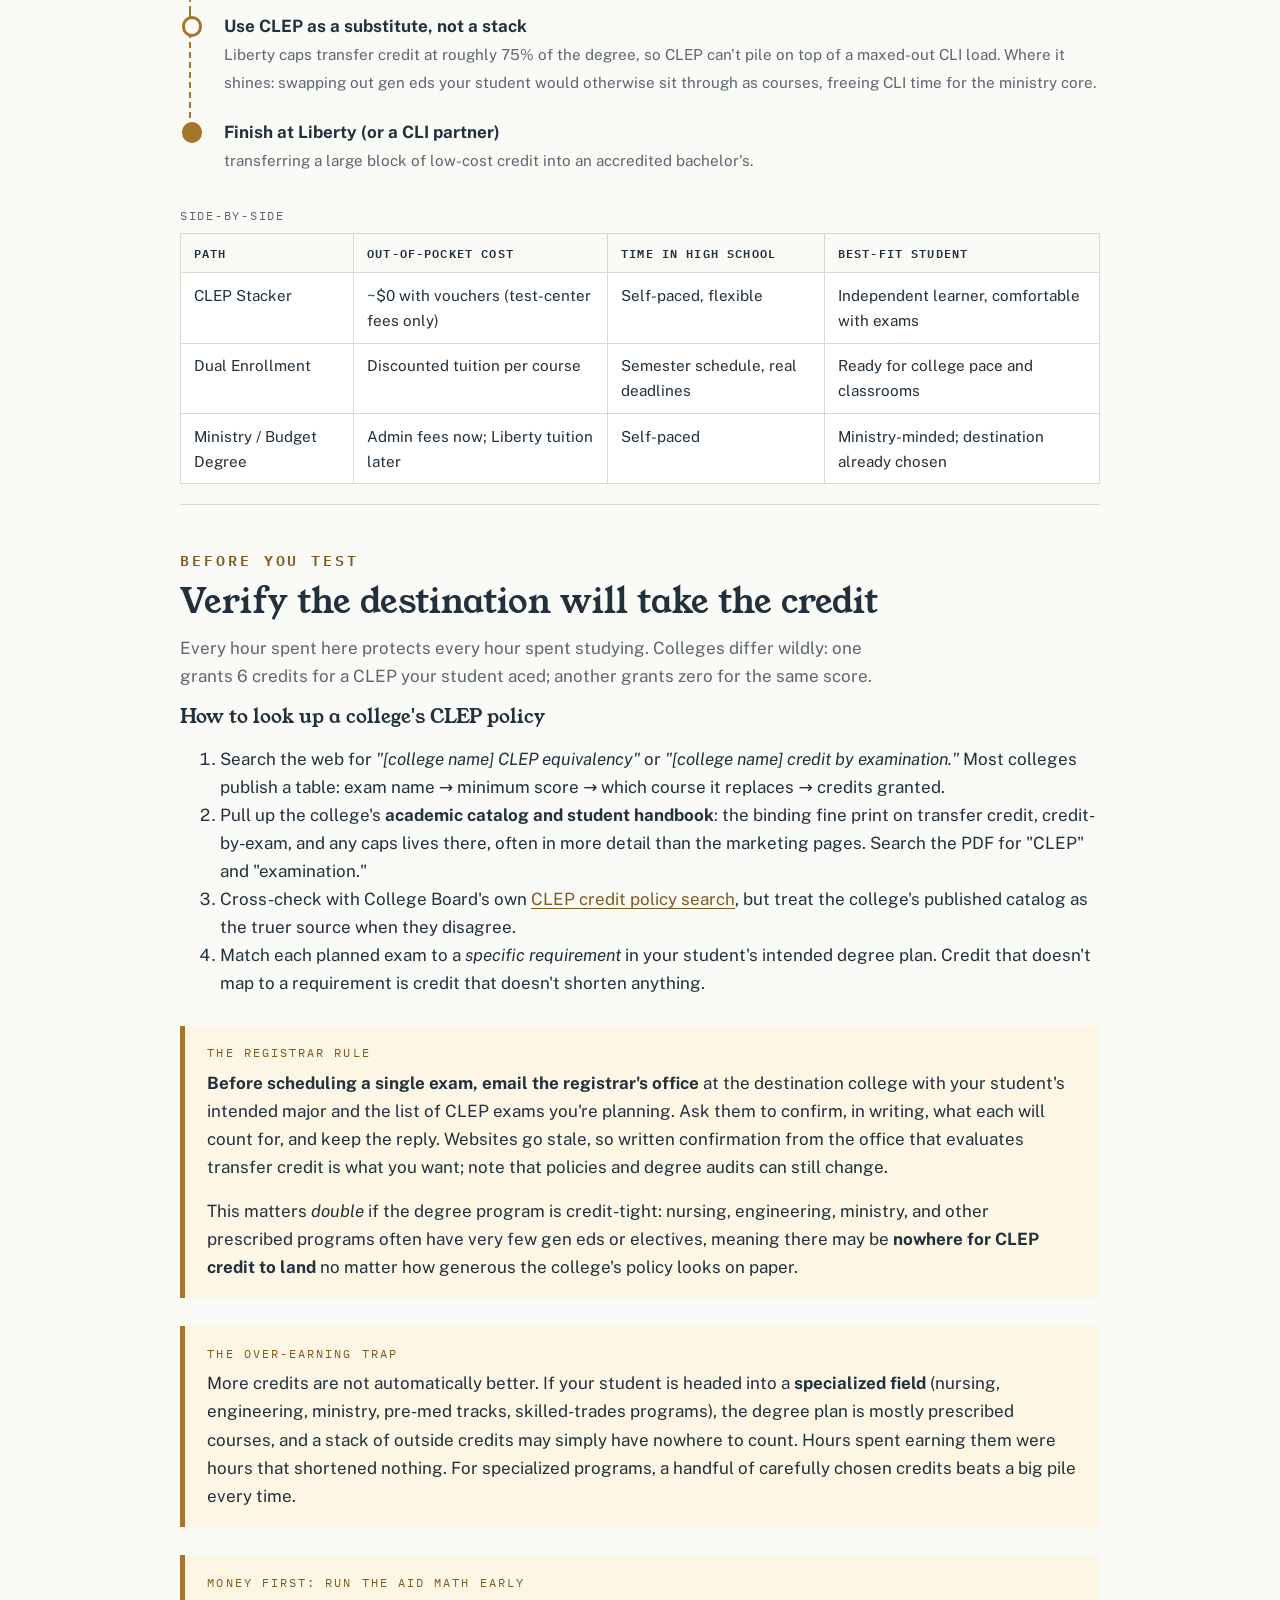
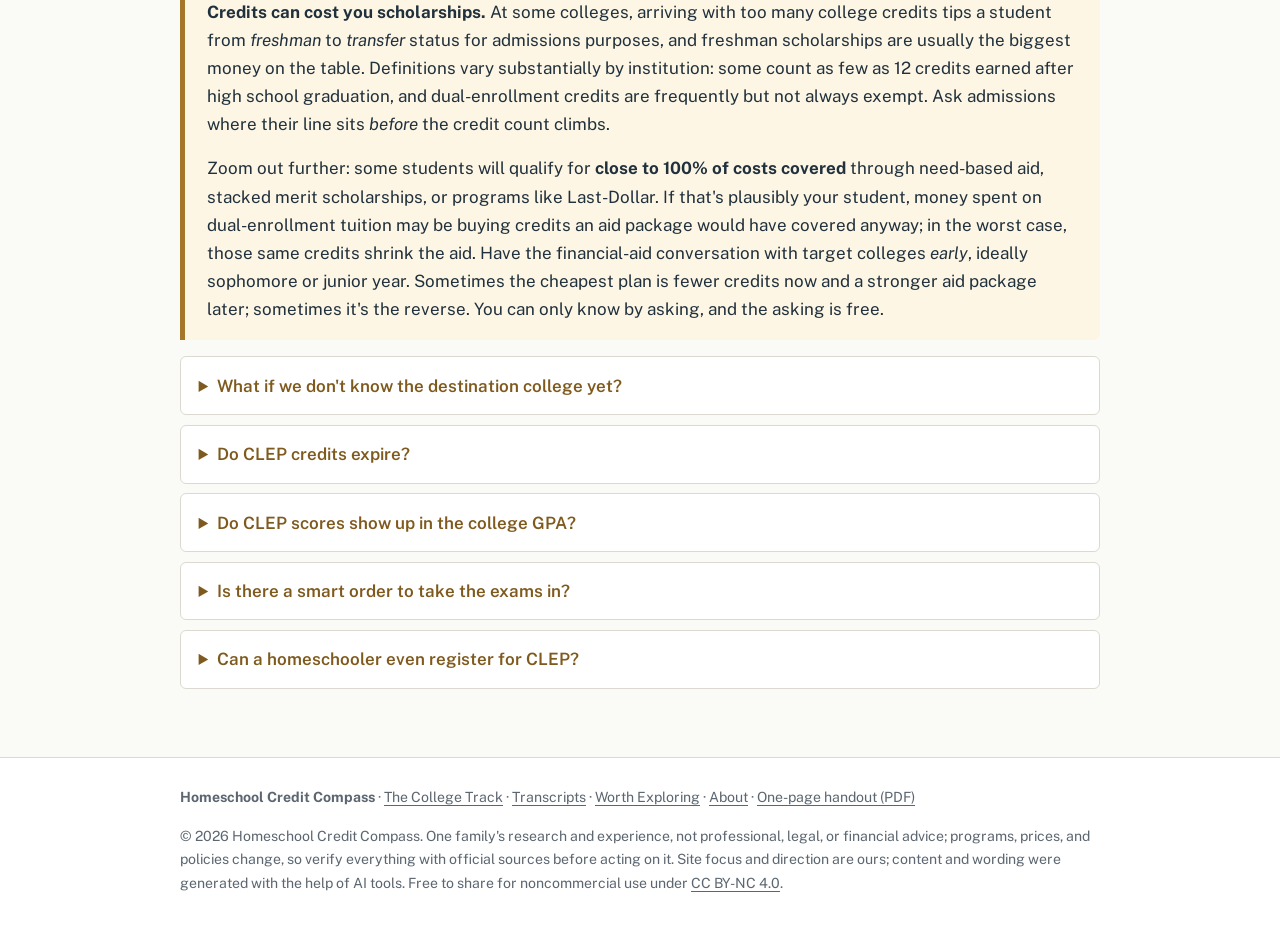
==== commit 373dedfb: "Add files via upload" ====
--- a/index.html
+++ b/index.html
@@ -32,6 +32,7 @@
       <a class="navlink" href="explore.html">Worth Exploring</a>
       <a class="navlink" href="about.html">About</a>
     </div>
+    <div class="nav-actions">
     <button type="button" class="nav-toggle no-print" id="nav-toggle" aria-expanded="true" aria-controls="nav-pages" title="Collapse navigation">
       <svg width="12" height="12" viewBox="0 0 12 12" aria-hidden="true"><path d="M2 4.5 L6 8.5 L10 4.5" fill="none" stroke="currentColor" stroke-width="2" stroke-linecap="round" stroke-linejoin="round"/></svg>
       <span class="nav-toggle-label">Hide</span>
@@ -40,6 +41,7 @@
       <svg width="13" height="13" viewBox="0 0 13 13" aria-hidden="true"><g fill="currentColor"><rect x="0" y="0" width="5" height="5"/><rect x="8" y="0" width="5" height="5"/><rect x="0" y="8" width="5" height="5"/><rect x="8" y="8" width="2" height="2"/><rect x="11" y="11" width="2" height="2"/><rect x="8" y="11" width="2" height="2"/><rect x="11" y="8" width="2" height="2"/></g></svg>
       QR
     </button>
+    </div>
     <div class="nav-anchors">
       <span class="nav-label">On this page:</span>
       <a class="navlink" href="#toolbox">Toolbox</a>
@@ -76,7 +78,7 @@
       <p><strong>Gen eds</strong>: the general-education requirements (composition, math, history, science…) nearly every bachelor's degree includes. This is where most CLEP and transfer credit lands.</p>
       <p><strong>Electives</strong>: degree credit hours with no required subject. The other place outside credit can land.</p>
       <p><strong>Articulation / equivalency</strong>: a college's published rules for what outside credit it accepts and which of its courses that credit replaces.</p>
-      <p><strong>Registrar</strong>: the college office that makes the final, binding call on your student's credits. More on them below.</p>
+      <p><strong>Registrar</strong>: the college office that evaluates transfer and exam credit and decides what it counts for. More on them below.</p>
     </details>
   </div>
 </section>
@@ -94,7 +96,7 @@
       <p>A nonprofit offering free online courses, taught by university professors, that prepare students for every major CLEP exam. Finish a course and pass its final, and Modern States gives you a <strong>voucher that pays the CLEP exam fee</strong>. This is the engine that makes the whole CLEP strategy nearly free.</p>
       <details>
         <summary>How the voucher works</summary>
-        <p>Create a free account (age 13+), complete all course modules, and score 75% or better on the quizzes and final exam. A voucher-request button then appears in the course. Use the code when registering for the matching CLEP exam at College Board. Test centers may charge a separate administration fee (often $15–30); Modern States has a reimbursement program for that too; check their current policy.</p>
+        <p>Create a free account (age 13+), attempt all the Check for Understanding quizzes, earn a <strong>quiz average of 75% or better</strong> (which unlocks the final), then score <strong>75% or better on the final exam</strong>. A voucher-request button then appears in the course, and most requests are approved automatically within seconds. Retakes are unlimited, so a first-try miss isn't fatal. One thing that trips people up: the "Content Progress" percentage only counts pages you've clicked and has <strong>no effect</strong> on voucher eligibility; check the Grades page for your real quiz average. Use the code when registering for the matching CLEP exam at College Board. Test centers may charge a separate administration fee (often $15–40); Modern States reimburses that too if you submit the receipt, score report, and voucher number within a year of the exam.</p>
       </details>
       <details>
         <summary>What the courses look like</summary>
@@ -110,10 +112,10 @@
     <article class="card">
       <h3>CLEP Exams</h3>
       <span class="cost">Cost: $97 per exam · $0 with a Modern States voucher</span>
-      <p>College Board exams (the SAT people) in 30+ subjects. Scores run on a 20–80 scale; the American Council on Education recommends 50 as the credit-granting score, but <strong>each college sets its own minimum</strong>, and some require higher. A passing score earns the same credit as passing the college course, typically 3–6 credits per exam. Over 2,900 colleges accept CLEP credit, though <strong>acceptance varies enormously by school</strong>, which is why the Verify section below exists.</p>
+      <p>College Board exams (the SAT people) in 30+ subjects. Scores run on a 20–80 scale; the American Council on Education recommends 50 as the credit-granting score, but <strong>each college sets its own minimum</strong>, and some require higher. A qualifying score earns the college's designated course equivalency or elective credit, typically 3–6 credits per exam. Over 2,900 colleges accept CLEP credit, though <strong>acceptance varies enormously by school</strong>, which is why the Verify section below exists.</p>
       <details>
         <summary>What taking one is actually like</summary>
-        <p>About 90 minutes, computerized, mostly multiple choice. Scores for most exams appear immediately. If your student doesn't pass, they can retake after a three-month waiting period. College Board no longer includes failing scores on CLEP transcripts, so an unpassed exam is never reported to colleges and the downside risk is nearly zero.</p>
+        <p>Most exams run about 90 minutes (a few, like College Composition, run longer), computerized and mostly multiple choice. Scores for most exams appear immediately. A score below the college's threshold simply earns no credit, and because CLEP credit is posted without a letter grade, a low score cannot pull down a college GPA. Students may retake the same exam after a three-month wait. Do note that a score is not automatically withheld just because it fell short: see "Sending scores" below for who receives it and how cancellation works.</p>
       </details>
       <details>
         <summary>Studying for the exam</summary>
@@ -133,7 +135,8 @@
       </details>
       <details>
         <summary>Sending scores, and a cap to watch</summary>
-        <p>When your student registers, they can <strong>send scores to two colleges for free</strong>; additional transcripts ordered later cost <strong>about $20 each</strong> (per institution). If the destination is undecided, it's fine to send nowhere at test time and order a transcript later; College Board keeps scores on file for <strong>10 years</strong> from the test date.</p>
+        <p>When your student registers, they can <strong>send scores to two colleges for free</strong>; additional transcripts ordered later cost <strong>$20 each</strong> (per institution). Note that a designated recipient receives the score <strong>whether or not it met the credit threshold</strong>. The only way to keep a score from being reported is to cancel it at the end of the exam, and that choice must be made <em>before</em> viewing the instant score report; once the score has been seen it cannot be canceled, and canceled scores are erased permanently with no way to retrieve them.</p>
+        <p><strong>A lower-risk approach:</strong> skip the free sends at registration, then order a transcript later only for the exams your student passed. That costs $20 per school, but it guarantees no college ever sees a score that fell short. College Board keeps scores on file for <strong>10 years</strong> from the test date.</p>
         <p>Also know that <strong>some colleges cap total credit-by-exam credits</strong>, e.g., "no more than 30 hours by examination toward a degree." The cap lives in the academic catalog, and it's one more thing to confirm with the registrar before planning a big exam stack.</p>
       </details>
       <p class="more"><a href="https://clep.collegeboard.org/" target="_blank" rel="noopener">clep.collegeboard.org</a></p>
@@ -143,10 +146,10 @@
       <h3>Iowa Last-Dollar Scholarship</h3>
       <span class="iowa-badge"><span class="flag" aria-hidden="true"><i class="b"></i><i class="w"></i><i class="r"></i></span>Iowa only</span>
       <span class="cost">Cost: covers remaining tuition after other aid</span>
-      <p>Part of Future Ready Iowa. After federal and state grants are applied, this scholarship covers the <strong>remaining tuition and qualified fees</strong> for eligible certificate, diploma, and associate-degree programs at Iowa community colleges. Homeschool graduates are explicitly eligible.</p>
+      <p>Part of Future Ready Iowa. After federal and state grants are applied, this scholarship covers the <strong>remaining tuition and qualified fees</strong> for eligible certificate, diploma, and associate-degree programs at Iowa community colleges and, for qualifying programs, accredited private Iowa colleges. Award amounts are based on Iowa community college tuition rates, so at a private college the award is capped accordingly. Homeschool graduates are explicitly eligible.</p>
       <details>
         <summary>Eligibility in a nutshell</summary>
-        <p>File the FAFSA; have a Student Aid Index (SAI) of $20,000 or below; enroll at least half-time in a program on the state's <em>high-demand jobs</em> list right after completing your homeschool program (or at age 20+). The program list is the big constraint: it's built around workforce needs (healthcare, IT, trades), not general transfer degrees, and it changes year to year. Books and program supplies aren't covered.</p>
+        <p>File the FAFSA; meet the Student Aid Index (SAI) cap for that aid year; enroll at least half-time in a program on the state's <em>high-demand jobs</em> list right after completing your homeschool program (or at age 20+). <strong>The SAI cap changes by year</strong>: it was $20,000 for 2025-26 and $30,000 for 2026-27, so look up the current figure, since some college pages still display the older number. The program list is the big constraint: it's built around workforce needs (healthcare, IT, trades), not general transfer degrees, and it changes year to year. Books and program supplies aren't covered.</p>
       </details>
       <details>
         <summary>What kinds of programs qualify</summary>
@@ -161,16 +164,16 @@
 
     <article class="card">
       <h3>Dual Enrollment</h3>
-      <span class="cost">Cost: varies by college · FBBC: $150 per credit hour</span>
+      <span class="cost">Cost: varies by college · FBBC: $150/credit + $15/credit tech fee</span>
       <p>Taking real college courses during high school, online or on campus, with the credits counting in both directions: college credit on an accredited transcript that travels with your student, and high school credit on yours.</p>
-      <p><strong>Our highlight: Faith Baptist Bible College</strong> (Ankeny, Iowa). FBBC opens dual enrollment to high schoolers at <strong>$150 per credit hour</strong> (currently), significantly cheaper than most colleges' dual-enrollment pricing, and taught from a Biblical worldview your family already shares.</p>
+      <p><strong>Our highlight: Faith Baptist Bible College</strong> (Ankeny, Iowa). FBBC opens dual enrollment to high schoolers at <strong>$150 per credit hour</strong> plus a <strong>$15 per credit online technology fee</strong> (currently), so budget about $165 per credit. That is still well below most colleges' dual-enrollment pricing, and it is taught from a Biblical worldview your family already shares.</p>
       <details>
         <summary>Why dual enrollment is different from CLEP</summary>
         <p>CLEP proves knowledge with one exam; dual enrollment produces actual college <em>grades</em> on an actual college <em>transcript</em>. Some colleges that are stingy with exam credit take transfer coursework readily, and a strong DE grade also doubles as evidence for your homeschool transcript. The tradeoff is cost and a semester of committed time. Budget for course fees and textbooks on top of the per-credit rate, and buy used where you can: ThriftBooks, AbeBooks, and campus buy/sell boards can cut textbook costs substantially.</p>
       </details>
       <details>
         <summary>When to start (earlier than you might think)</summary>
-        <p>Colleges typically open dual enrollment to juniors and seniors, and some allow younger students by permission; each school sets its own floor, so ask. But there's no rule anywhere capping how <em>early</em> college credit can be earned, and CLEP has no minimum age at all. Some families start a capable middle schooler on a Modern States course and let them take the CLEP whenever they're ready. If your student can do the work, starting early spreads the load across more years and takes all the pressure off senior year.</p>
+        <p>Colleges typically open dual enrollment to juniors and seniors, and some allow younger students by permission; each school sets its own floor, so ask. But there's no rule anywhere capping how <em>early</em> college credit can be earned, and CLEP sets no minimum age for testing at a test center. Some families start a capable middle schooler on a Modern States course and let them take the CLEP whenever they're ready. One catch: <strong>remote proctoring requires the test-taker to be 13 or older</strong> (18+ for Illinois residents), so a younger student has to test in person. If your student can do the work, starting early spreads the load across more years and takes all the pressure off senior year.</p>
       </details>
       <details>
         <summary>The $99 fall special, and a course worth taking anyway</summary>
@@ -193,7 +196,7 @@
     <article class="card">
       <h3>Christian Leaders Institute</h3>
       <span class="cost">Free courses, low-cost degrees</span>
-      <p>A ministry-funded online college offering <strong>tuition-free courses</strong> in Bible, ministry, and general studies. Degrees through Christian Leaders College cost only administrative fees: <strong>roughly $2,000 all-in for an associate degree and $4,000 for a bachelor's</strong> (check their current fee schedule). CLI holds candidate status with the ABHE, a U.S. Dept. of Education–recognized accreditor.</p>
+      <p>A ministry-funded online college offering <strong>tuition-free courses</strong> in Bible, ministry, and general studies. Degrees cost only administrative fees: <strong>roughly $2,000 all-in for an associate degree and $4,000 for a bachelor's</strong> (check their current fee schedule). CLI holds <strong>candidate status</strong> with the ABHE, a U.S. Dept. of Education–recognized accreditor. Candidate status is a <strong>pre-accreditation</strong> status, not full accreditation: it signals an institution is on the path and expected to reach accreditation within five years. That distinction affects how other colleges treat the credits, so confirm transferability with the destination before committing.</p>
       <details>
         <summary>The Liberty University pathway</summary>
         <p>CLI has a formal partnership with Liberty University: CLI credits can transfer into Liberty's online bachelor's programs (their B.S. in Interdisciplinary Studies is a flexible landing spot), and CLI degree-holders can use them for Liberty graduate admissions. Liberty permits a large share of a bachelor's degree to arrive as transfer credit, so families stack cheap CLI credits and finish an accredited degree at a fraction of sticker price. Credits must still meet Liberty's normal transfer rules: grade, content, fit with the degree.</p>
@@ -207,7 +210,7 @@
   <div class="qa">
     <details>
       <summary>Credit may be hiding in your entrance exam</summary>
-      <p>Some colleges award actual course credit for strong assessment scores. <strong>Faith Baptist, for example, grants credit for Math and English Composition I for high CLT scores</strong>. Other schools have similar policies (sometimes keyed to ACT/SAT sections instead), and they rarely appear anywhere obvious. It costs nothing to ask each college on your list: "Do any entrance-exam scores earn course credit here?" One good test sitting might cover two courses.</p>
+      <p>Some colleges award actual course credit for strong assessment scores. <strong>Faith Baptist, for example, has granted credit for Math and English Composition I for high CLT scores</strong>. Policies like this are rarely published anywhere obvious and can change without notice, so <strong>confirm the current policy with the registrar before counting on it</strong>. Other schools have similar arrangements (sometimes keyed to ACT/SAT sections instead). It costs nothing to ask each college on your list: "Do any entrance-exam scores earn course credit here?" One good test sitting might cover two courses.</p>
     </details>
     <details>
       <summary>A caution about AP classes</summary>
@@ -225,7 +228,7 @@
     <h3>The CLEP Stacker <span class="who">· best for strong independent test-takers</span></h3>
     <ol class="waypoints">
       <li><strong>Pick the destination college early</strong> <span>even a short list. Look up its CLEP equivalency policy (next section).</span></li>
-      <li><strong>Work through Modern States courses</strong> <span>one subject at a time, starting as early as your student is ready. There's no limit on how young college credit can be earned, and CLEP has no minimum age; some families start a capable middle schooler here. Each course doubles as a high school credit.</span></li>
+      <li><strong>Work through Modern States courses</strong> <span>one subject at a time, starting as early as your student is ready. There's no limit on how young college credit can be earned, and CLEP sets no minimum age at a test center (remote proctoring requires age 13+); some families start a capable middle schooler here. Each course doubles as a high school credit.</span></li>
       <li><strong>Take each CLEP with a free voucher</strong> <span>3–6 college credits per pass, no cost, no risk of a bad grade on record.</span></li>
       <li><strong>Enroll with 15–30+ credits banked</strong> <span>often a full year of gen eds done before day one of college.</span></li>
     </ol>
@@ -235,7 +238,7 @@
     <h3>The Dual-Enrollment Track <span class="who">· best for students ready for real classrooms</span></h3>
     <ol class="waypoints">
       <li><strong>Start light when your college allows</strong> <span>at FBBC or an Iowa community college, often junior year (some schools take younger students by permission). You might want to start slow with one class, then ramp up from there.</span></li>
-      <li><strong>Choose portable courses</strong> <span>composition, speech, college algebra, intro sciences. These transfer nearly everywhere.</span></li>
+      <li><strong>Choose portable courses</strong> <span>composition, speech, college algebra, intro sciences. These are among the more transferable general-education choices, but equivalency and degree applicability still vary, so verify with the destination.</span></li>
       <li><strong>Ramp up senior year, especially summers</strong> <span>once the student has proven they can handle college pace. Summer semesters are the hidden gem: compressed 8-week terms let a motivated senior bank a heavy block of credits in one push.</span></li>
       <li><strong>Calculate in your financial aid early</strong> <span>as you go, and graduate with a college GPA already started. One caution: if the destination is a Last-Dollar-eligible program, paid dual enrollment may be buying credits the scholarship would have covered anyway (see "Money first" below).</span></li>
     </ol>
@@ -282,7 +285,7 @@
 
   <div class="callout">
     <span class="label">The registrar rule</span>
-    <p><strong>Before scheduling a single exam, email the registrar's office</strong> at the destination college with your student's intended major and the list of CLEP exams you're planning. Ask them to confirm, in writing, what each will count for. Websites go stale; the registrar's answer is the binding one.</p>
+    <p><strong>Before scheduling a single exam, email the registrar's office</strong> at the destination college with your student's intended major and the list of CLEP exams you're planning. Ask them to confirm, in writing, what each will count for, and keep the reply. Websites go stale, so written confirmation from the office that evaluates transfer credit is what you want; note that policies and degree audits can still change.</p>
     <p>This matters <em>double</em> if the degree program is credit-tight: nursing, engineering, ministry, and other prescribed programs often have very few gen eds or electives, meaning there may be <strong>nowhere for CLEP credit to land</strong> no matter how generous the college's policy looks on paper.</p>
   </div>
 
@@ -293,7 +296,7 @@
 
   <div class="callout">
     <span class="label">Money first: run the aid math early</span>
-    <p><strong>Credits can cost you scholarships.</strong> At some colleges, arriving with too many college credits tips a student from <em>freshman</em> to <em>transfer</em> status for admissions purposes, and freshman scholarships are usually the biggest money on the table. The line varies by school (often somewhere around 24 credits earned after high school graduation, with dual-enrollment credits frequently exempt, though definitions differ). Ask admissions where their line sits <em>before</em> the credit count climbs.</p>
+    <p><strong>Credits can cost you scholarships.</strong> At some colleges, arriving with too many college credits tips a student from <em>freshman</em> to <em>transfer</em> status for admissions purposes, and freshman scholarships are usually the biggest money on the table. Definitions vary substantially by institution: some count as few as 12 credits earned after high school graduation, and dual-enrollment credits are frequently but not always exempt. Ask admissions where their line sits <em>before</em> the credit count climbs.</p>
     <p>Zoom out further: some students will qualify for <strong>close to 100% of costs covered</strong> through need-based aid, stacked merit scholarships, or programs like Last-Dollar. If that's plausibly your student, money spent on dual-enrollment tuition may be buying credits an aid package would have covered anyway; in the worst case, those same credits shrink the aid. Have the financial-aid conversation with target colleges <em>early</em>, ideally sophomore or junior year. Sometimes the cheapest plan is fewer credits now and a stronger aid package later; sometimes it's the reverse. You can only know by asking, and the asking is free.</p>
   </div>
 
@@ -316,7 +319,7 @@
     </details>
     <details>
       <summary>Can a homeschooler even register for CLEP?</summary>
-      <p>Yes: CLEP has no enrollment, age, or school-affiliation requirement. Your student registers directly with College Board like any adult test-taker. (Modern States accounts do require age 13+, but CLEP itself doesn't have an age requirement.)</p>
+      <p>Yes: CLEP has no enrollment or school-affiliation requirement, and no minimum age for testing at a test center. Your student registers directly with College Board like any adult test-taker. Two age notes: <strong>remote proctoring requires the test-taker to be 13 or older</strong> (18+ in Illinois), and Modern States accounts also require age 13+, so younger students can still test in person but will need a parent's help with prep materials.</p>
     </details>
   </div>
 </section>
--- a/style.css
+++ b/style.css
@@ -656,3 +656,16 @@
 }
 /* keep anchored headings clear of the sticky bar */
 :target { scroll-margin-top: 5rem; }
+
+/* ---- keep the QR + Hide buttons together (wrap as a unit, never orphan) ---- */
+.nav-actions {
+  display: flex;
+  align-items: center;
+  gap: 0.4rem;
+  flex: none;
+}
+/* tighten the bar so all of it fits on one row at higher zoom levels */
+.site-nav .inner { gap: 0.5rem 0.6rem; }
+.nav-pages { gap: 0.3rem; }
+.nav-pages a.navlink { padding: 0.3rem 0.7rem; }
+.qr-btn, .nav-toggle { padding: 0.3rem 0.65rem; }
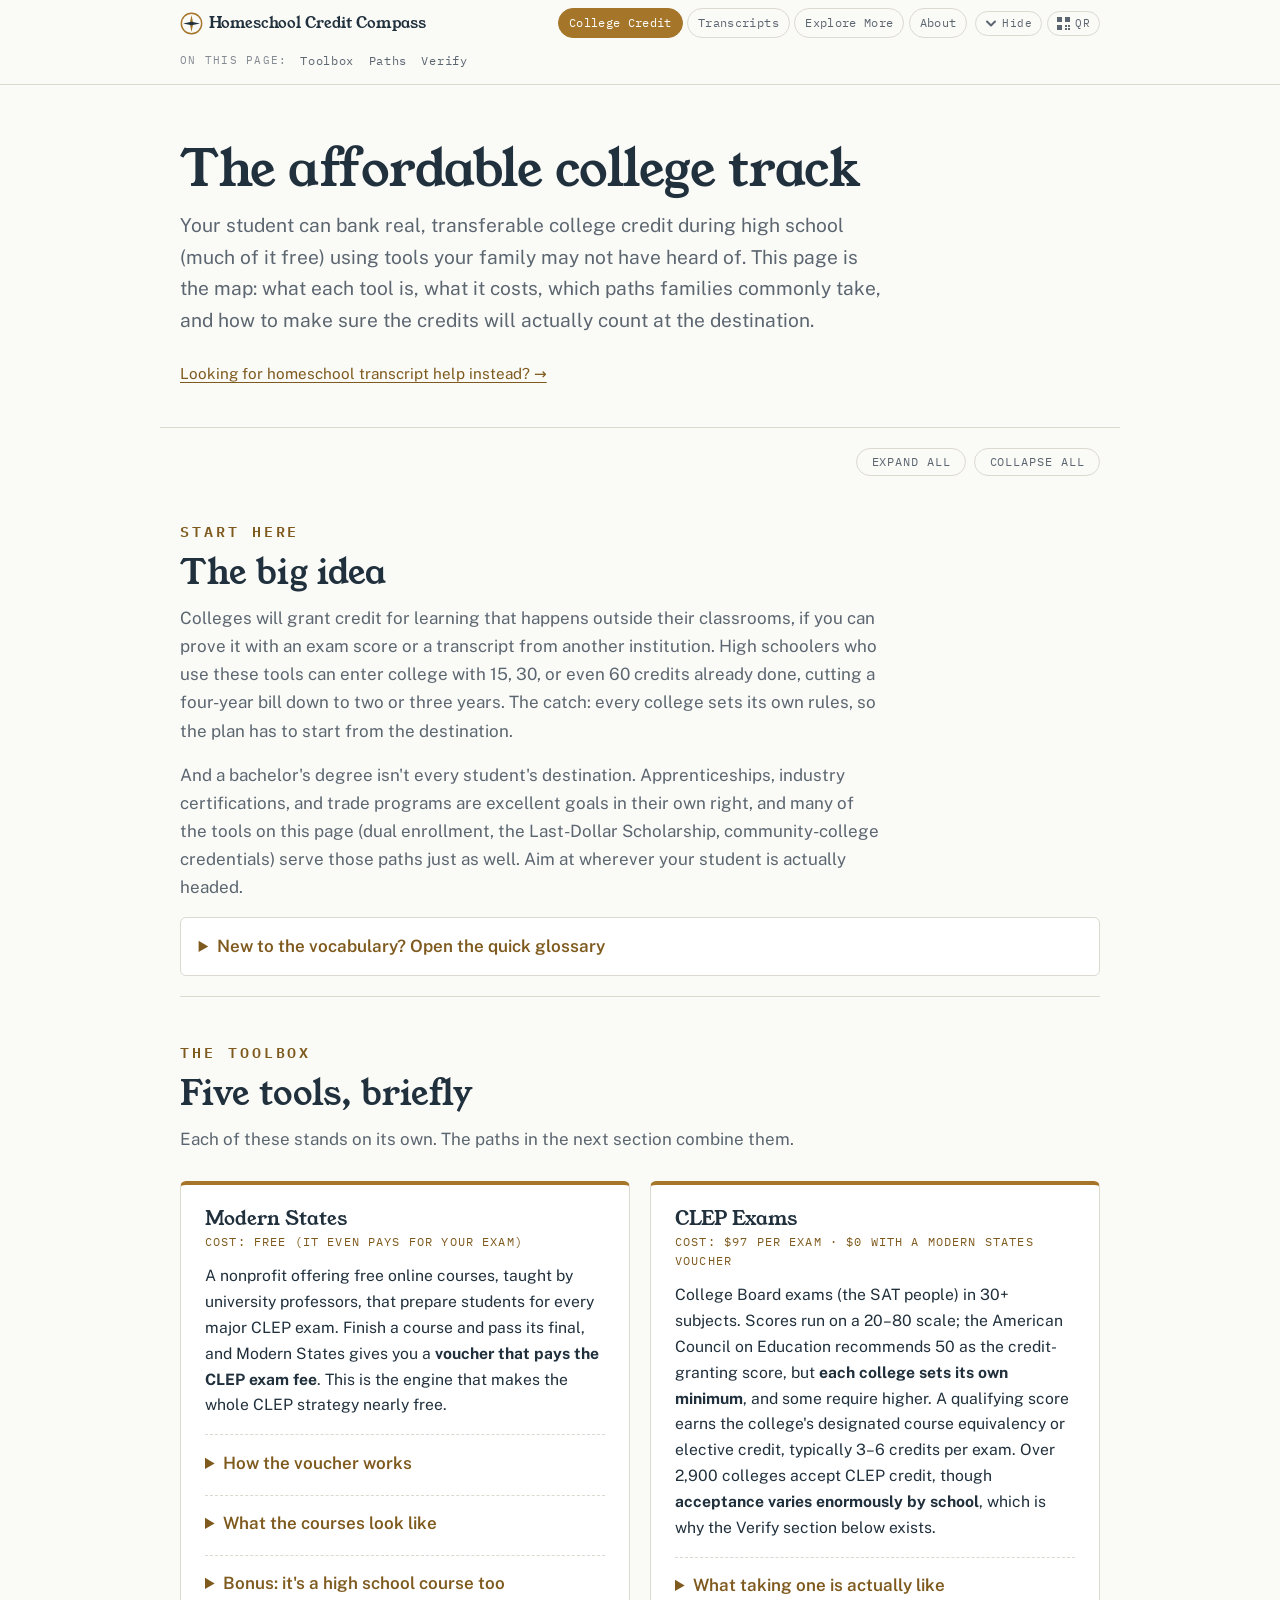
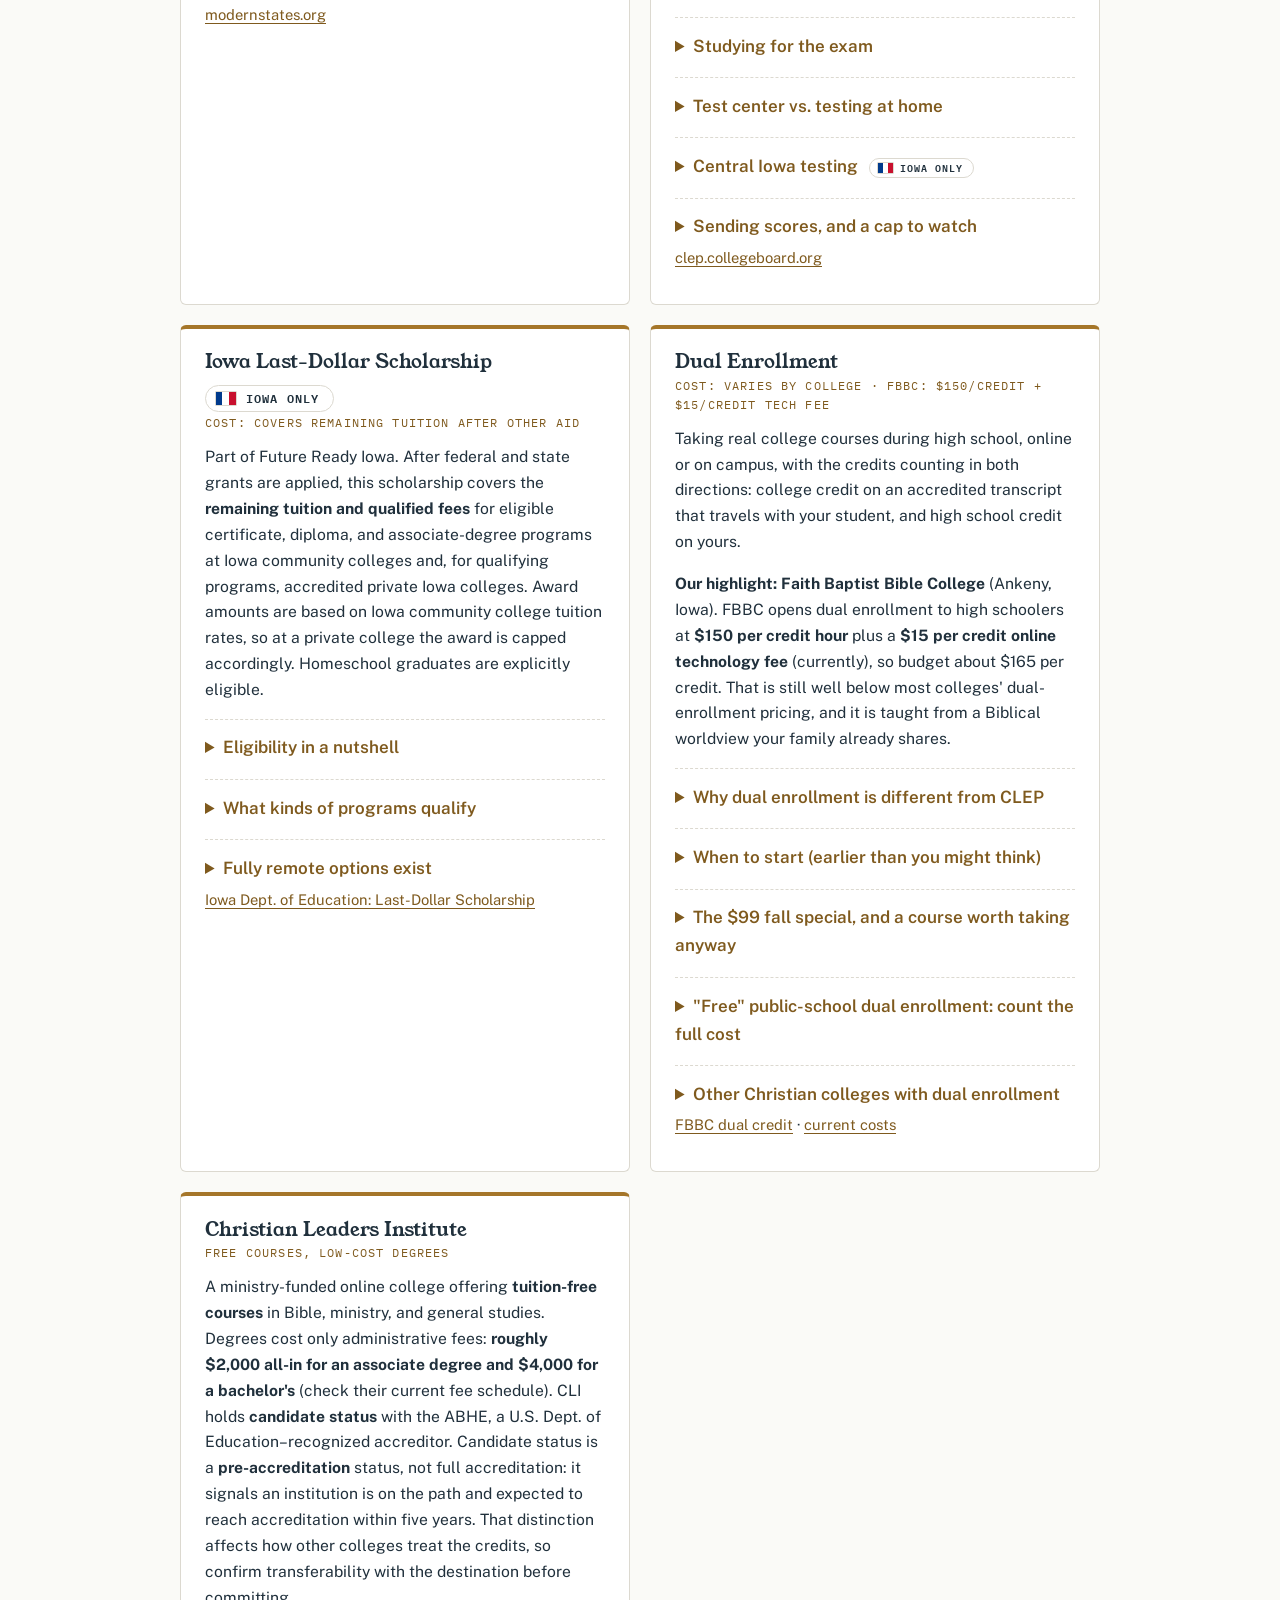
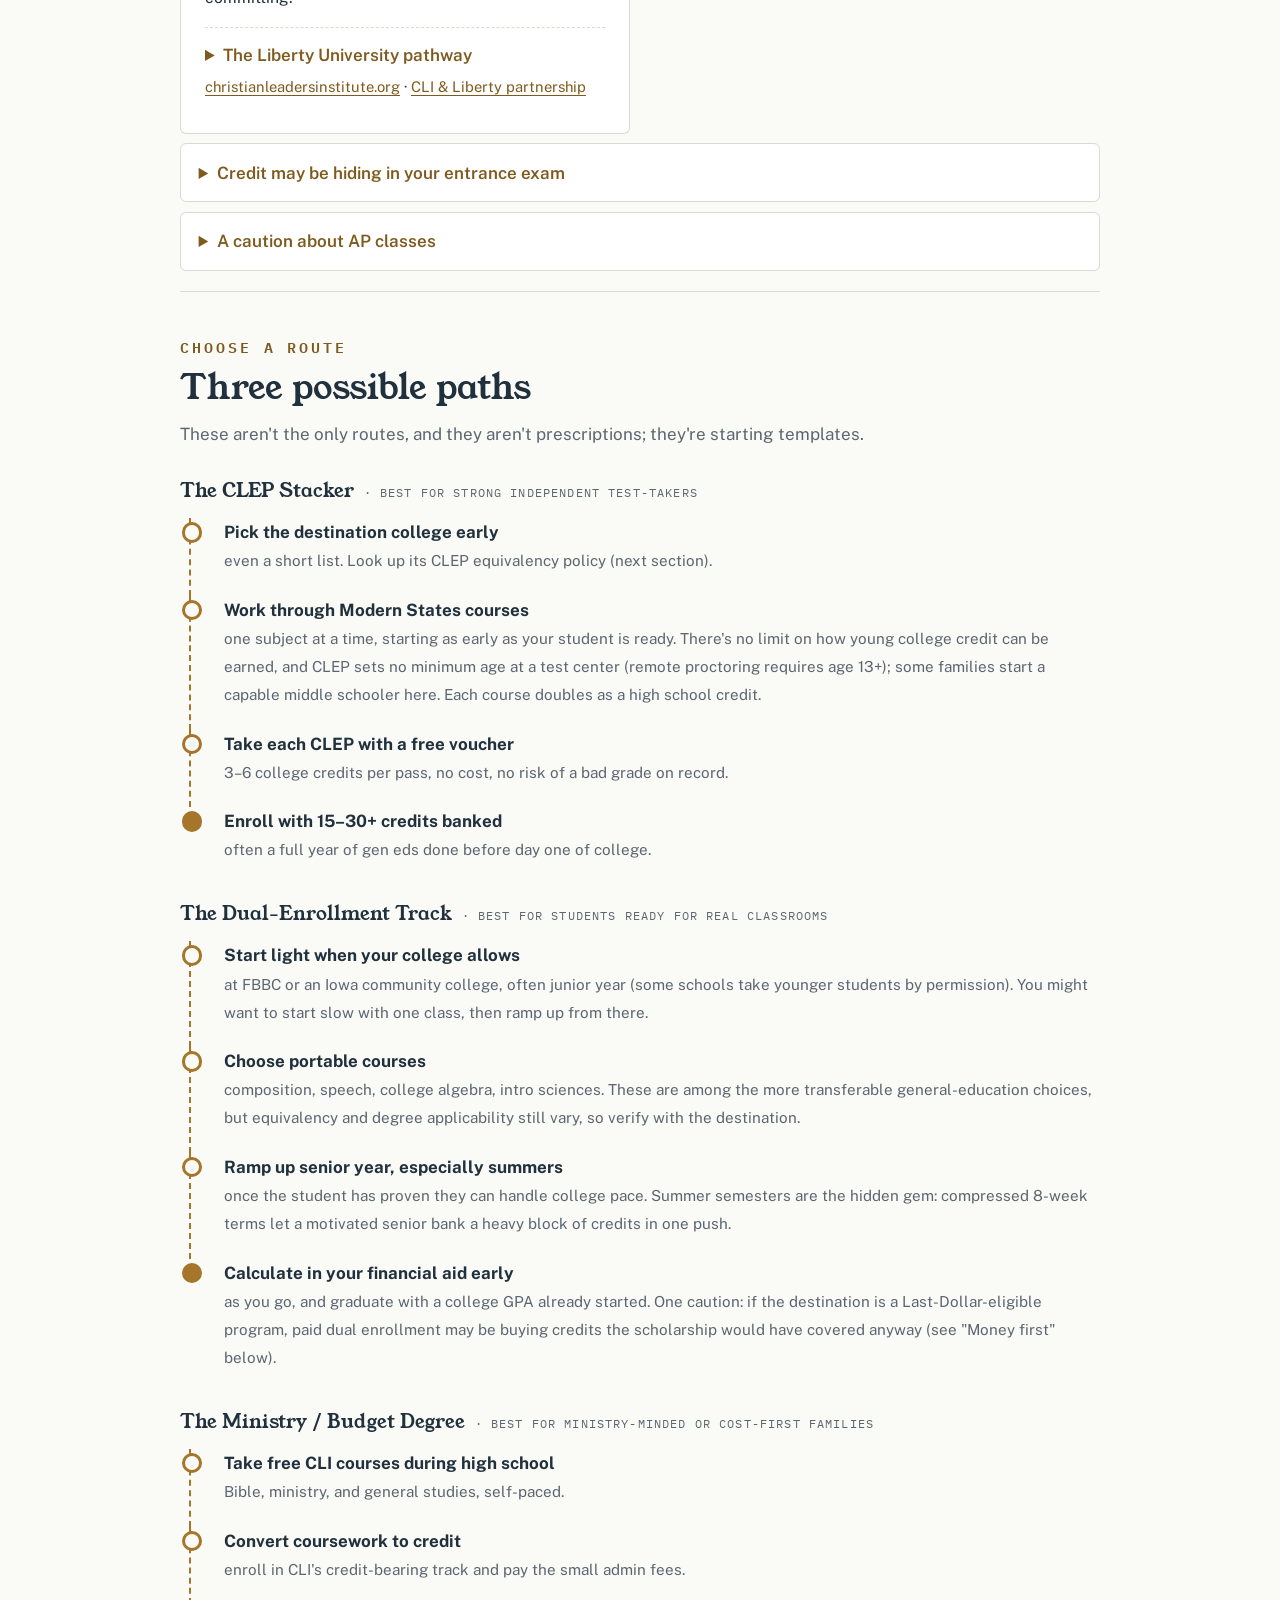
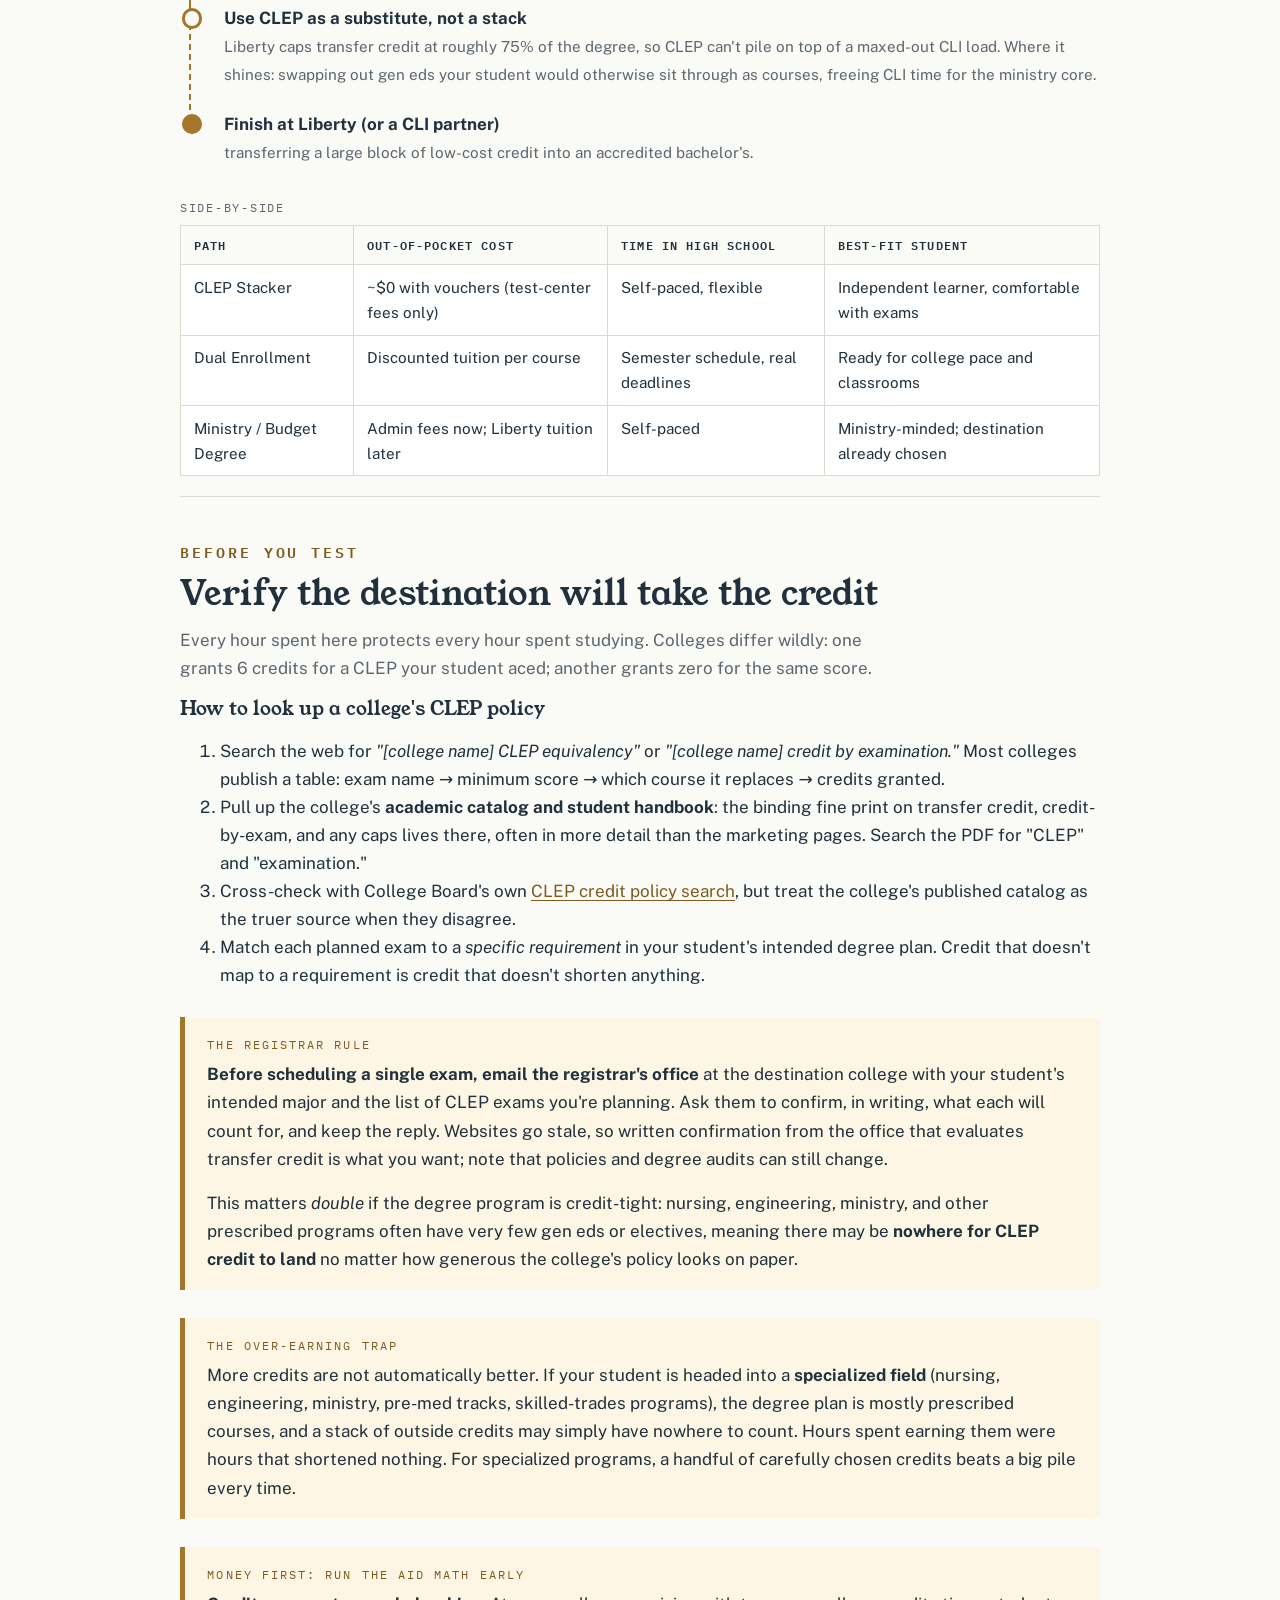
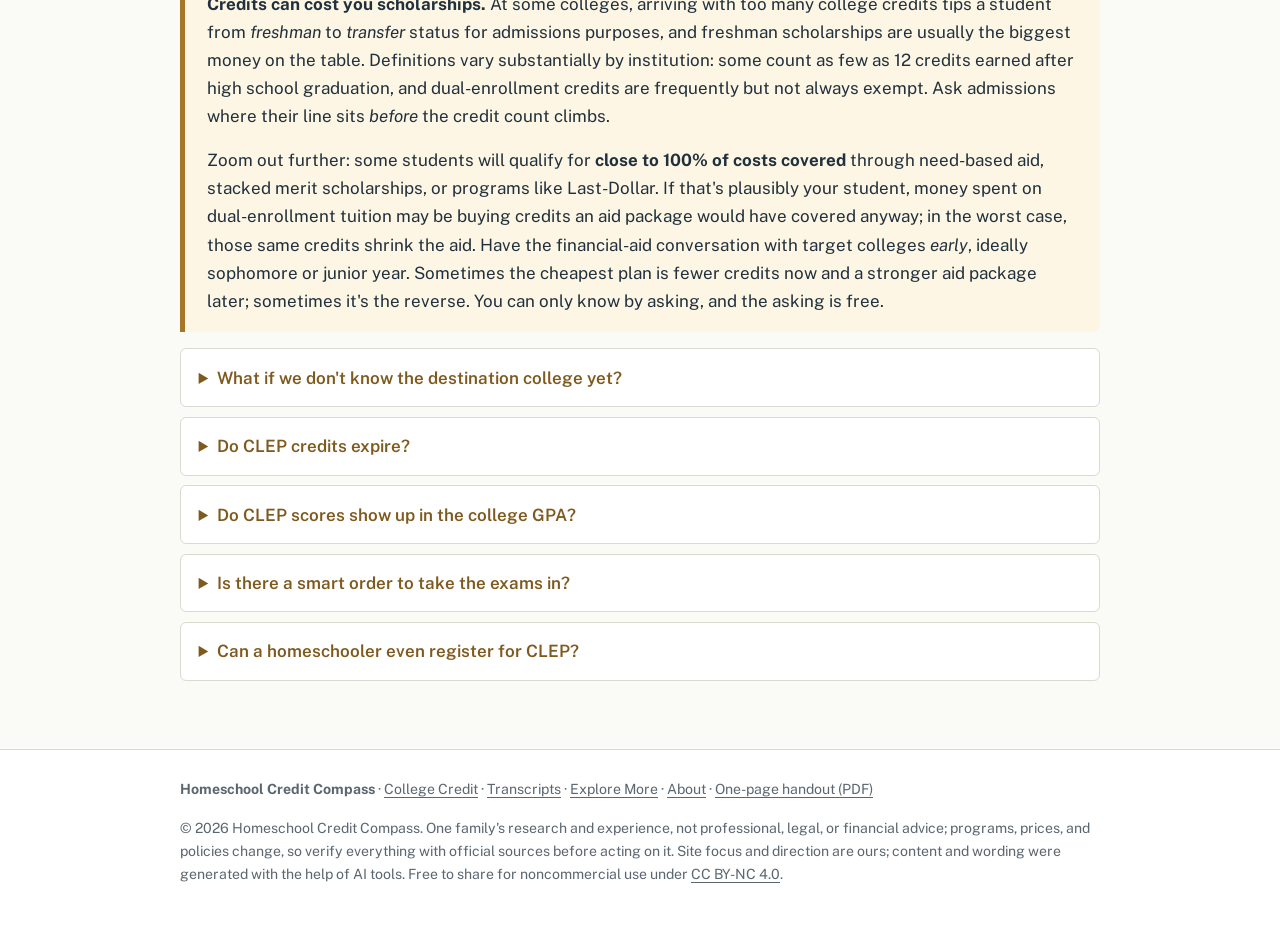
==== commit b8293f27: "Add files via upload" ====
--- a/index.html
+++ b/index.html
@@ -27,9 +27,9 @@
       Homeschool Credit Compass
     </a>
     <div class="nav-pages" id="nav-pages">
-      <a class="navlink" href="index.html" aria-current="page">The College Track</a>
+      <a class="navlink" href="index.html" aria-current="page">College Credit</a>
       <a class="navlink" href="transcripts.html">Transcripts</a>
-      <a class="navlink" href="explore.html">Worth Exploring</a>
+      <a class="navlink" href="explore.html">Explore More</a>
       <a class="navlink" href="about.html">About</a>
     </div>
     <div class="nav-actions">
@@ -334,7 +334,7 @@
 
 <footer>
   <div class="inner">
-    <p><strong>Homeschool Credit Compass</strong> · <a href="index.html">The College Track</a> · <a href="transcripts.html">Transcripts</a> · <a href="explore.html">Worth Exploring</a> · <a href="about.html">About</a> · <a href="samples/handout.pdf" target="_blank" rel="noopener">One-page handout (PDF)</a></p>
+    <p><strong>Homeschool Credit Compass</strong> · <a href="index.html">College Credit</a> · <a href="transcripts.html">Transcripts</a> · <a href="explore.html">Explore More</a> · <a href="about.html">About</a> · <a href="samples/handout.pdf" target="_blank" rel="noopener">One-page handout (PDF)</a></p>
     <p>© 2026 Homeschool Credit Compass. One family's research and experience, not professional, legal, or financial advice; programs, prices, and policies change, so verify everything with official sources before acting on it. Site focus and direction are ours; content and wording were generated with the help of AI tools. Free to share for noncommercial use under <a href="https://creativecommons.org/licenses/by-nc/4.0/" target="_blank" rel="license noopener">CC BY-NC 4.0</a>.</p>
   </div>
 </footer>
--- a/style.css
+++ b/style.css
@@ -669,3 +669,14 @@
 .nav-pages { gap: 0.3rem; }
 .nav-pages a.navlink { padding: 0.3rem 0.7rem; }
 .qr-btn, .nav-toggle { padding: 0.3rem 0.65rem; }
+
+/* ---- final nav tightening: fit brand + pills + buttons on one row ---- */
+.site-nav .inner { gap: 0.4rem 0.5rem; padding: 0.5rem 1.25rem; }
+.brand { font-size: 0.95rem; gap: 0.4rem; }
+.brand svg { width: 23px; height: 23px; }
+.nav-pages { gap: 0.28rem; }
+.nav-pages a.navlink { font-size: 0.73rem; padding: 0.28rem 0.62rem; letter-spacing: 0.03em; }
+.nav-actions { gap: 0.3rem; }
+.qr-btn, .nav-toggle { font-size: 0.7rem; padding: 0.28rem 0.55rem; gap: 0.3rem; }
+.nav-anchors { gap: 0.7rem; }
+.nav-anchors a.navlink { font-size: 0.73rem; }
